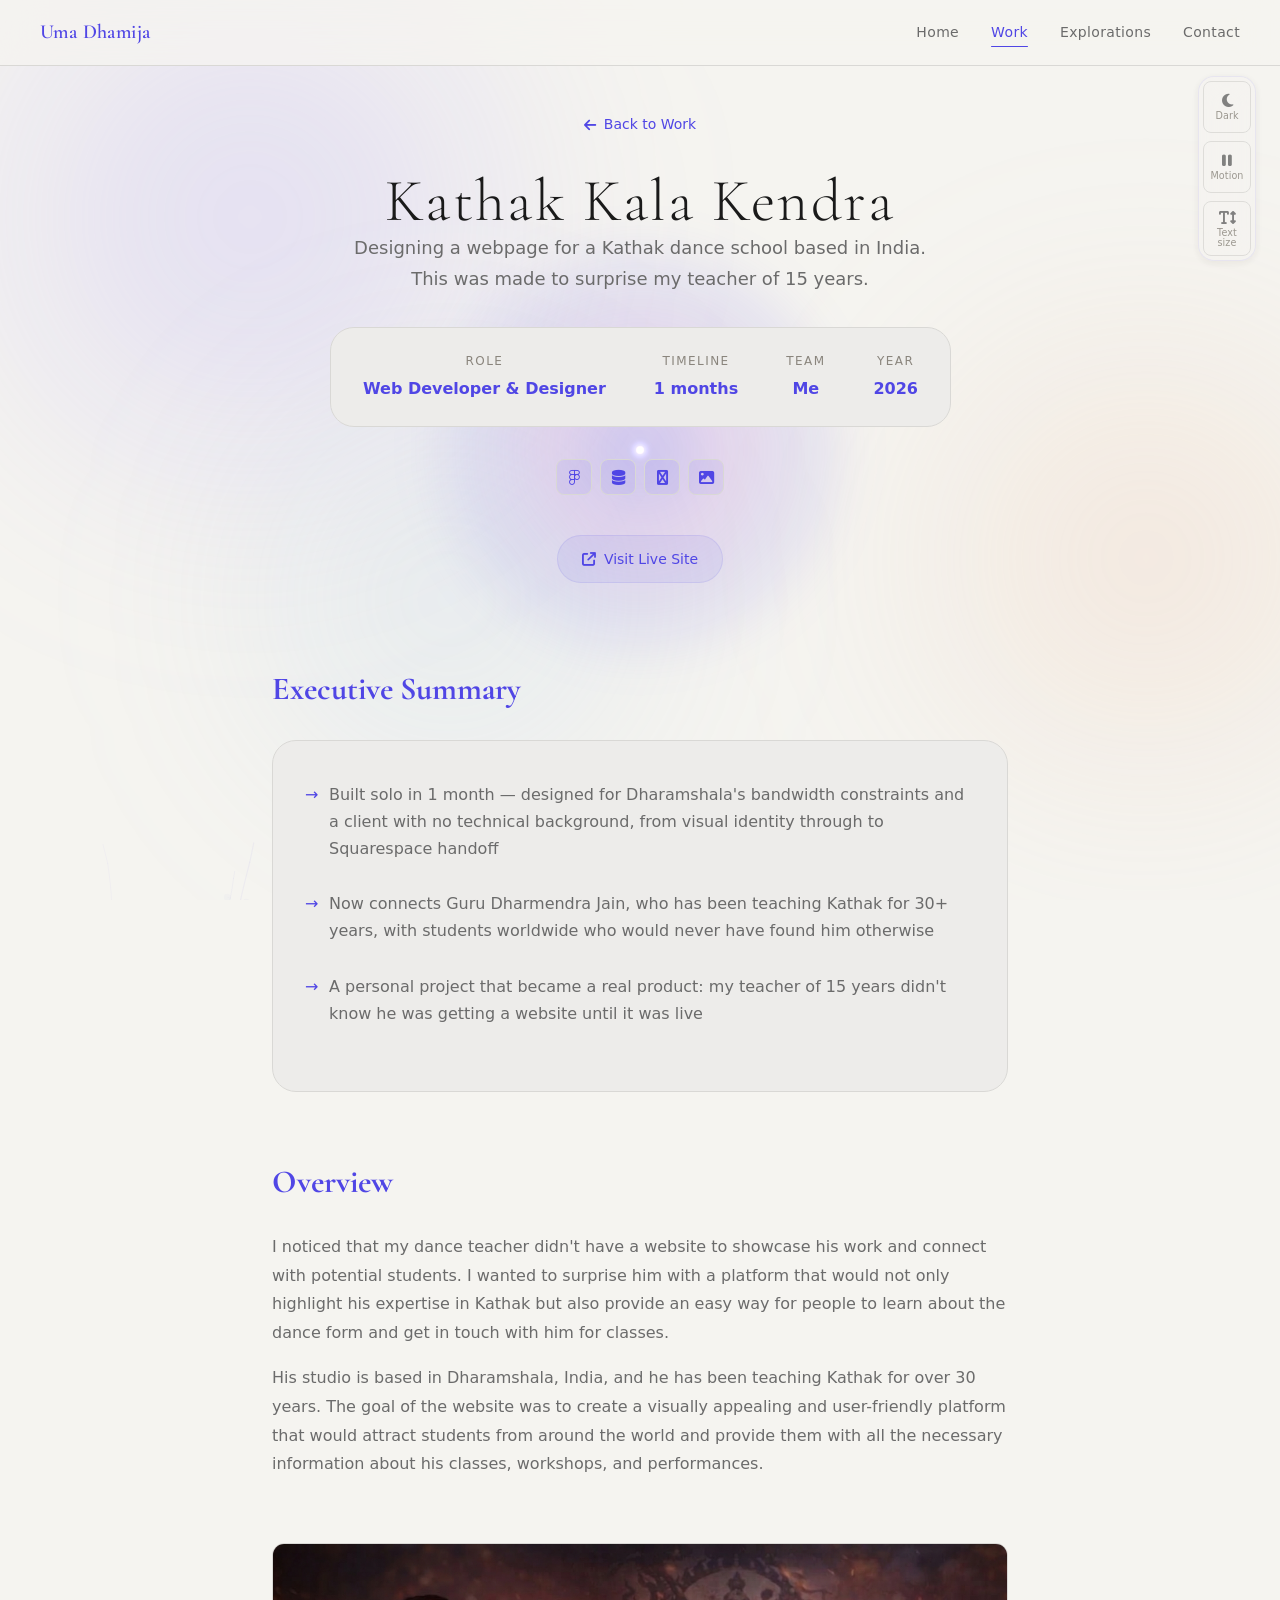
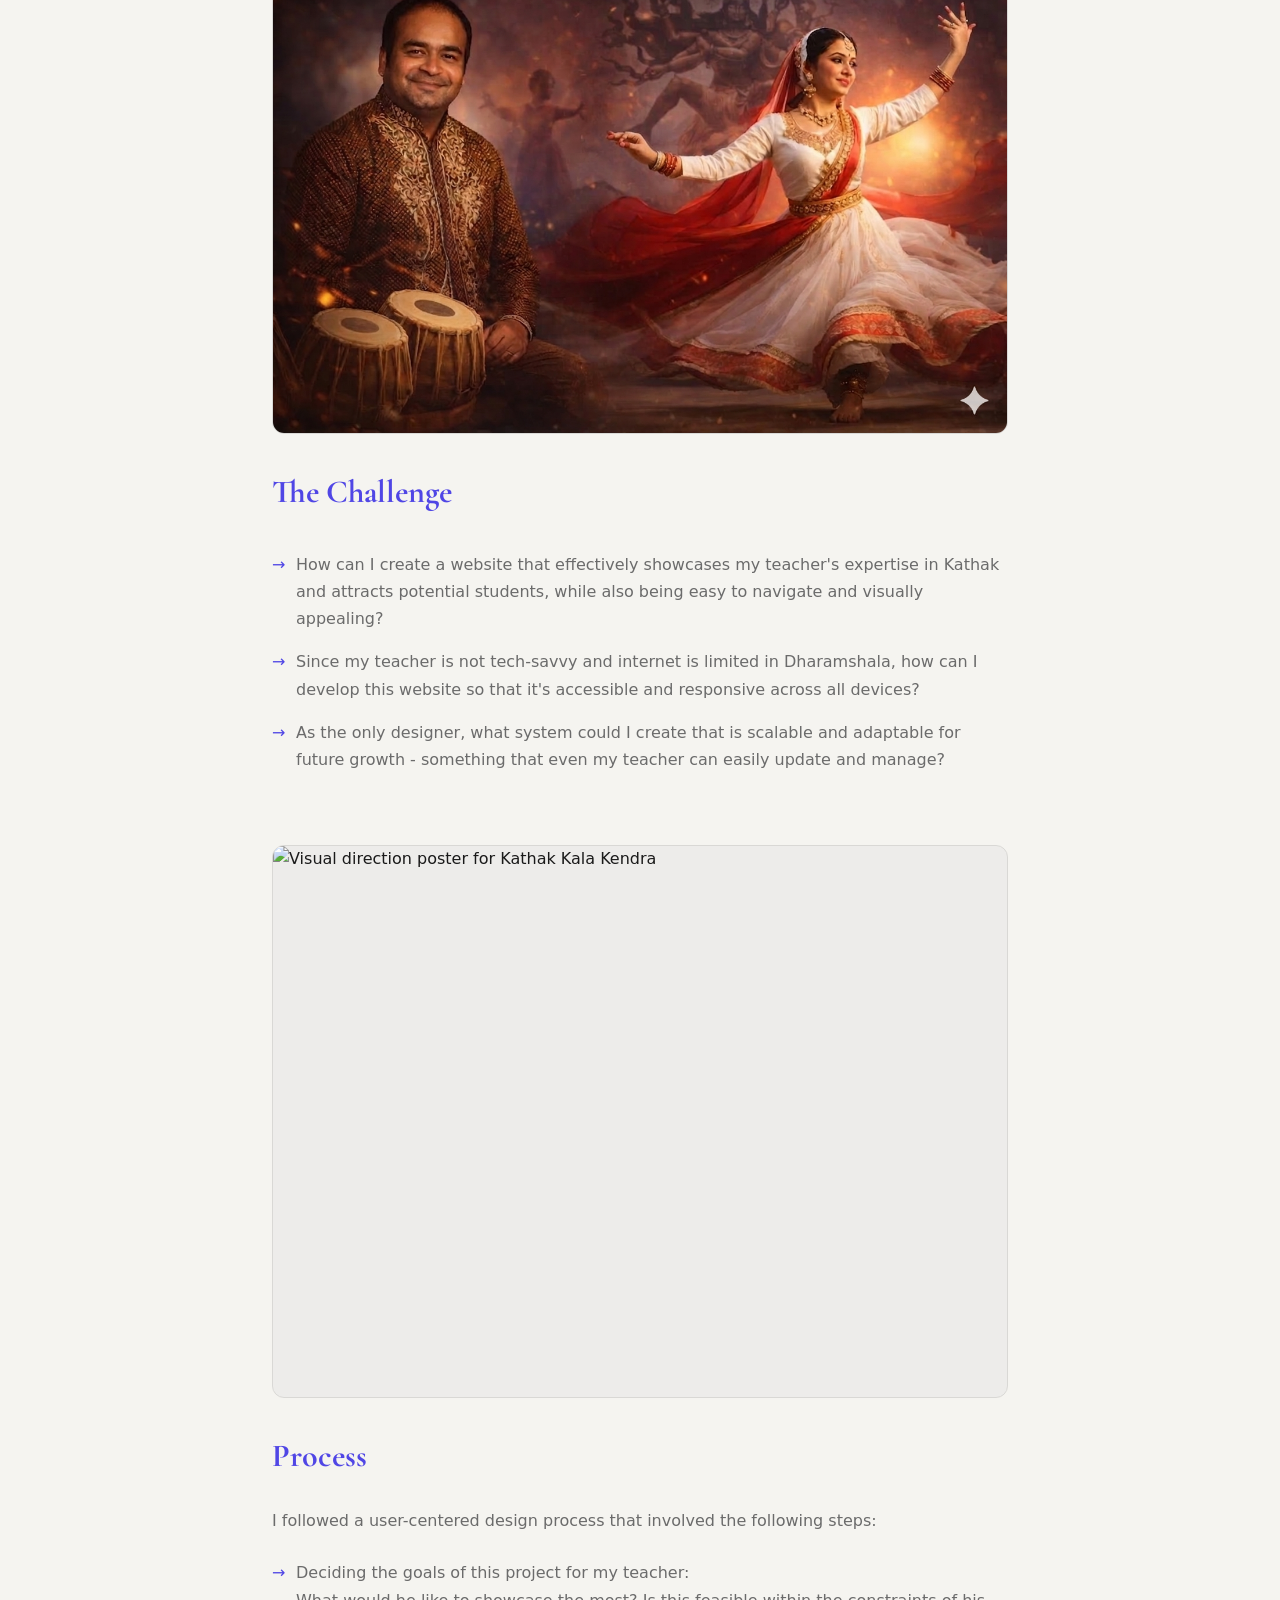
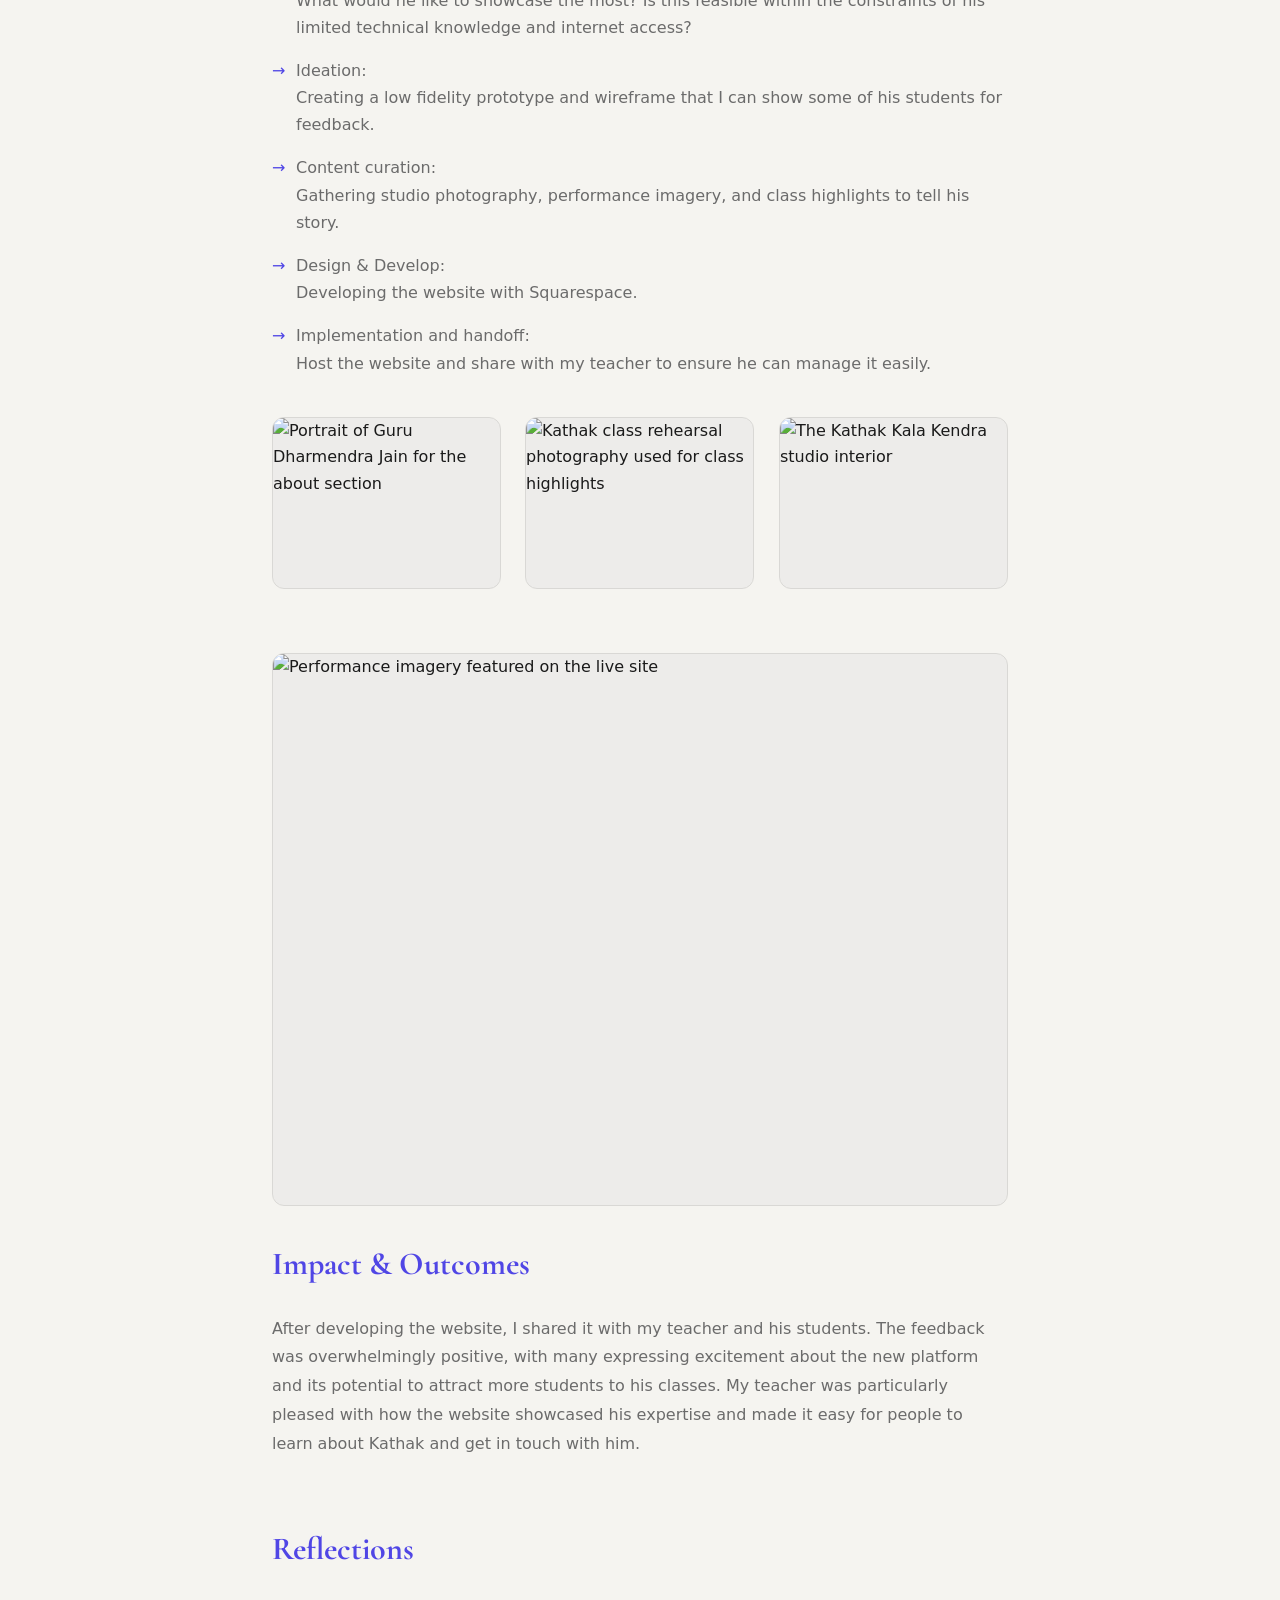
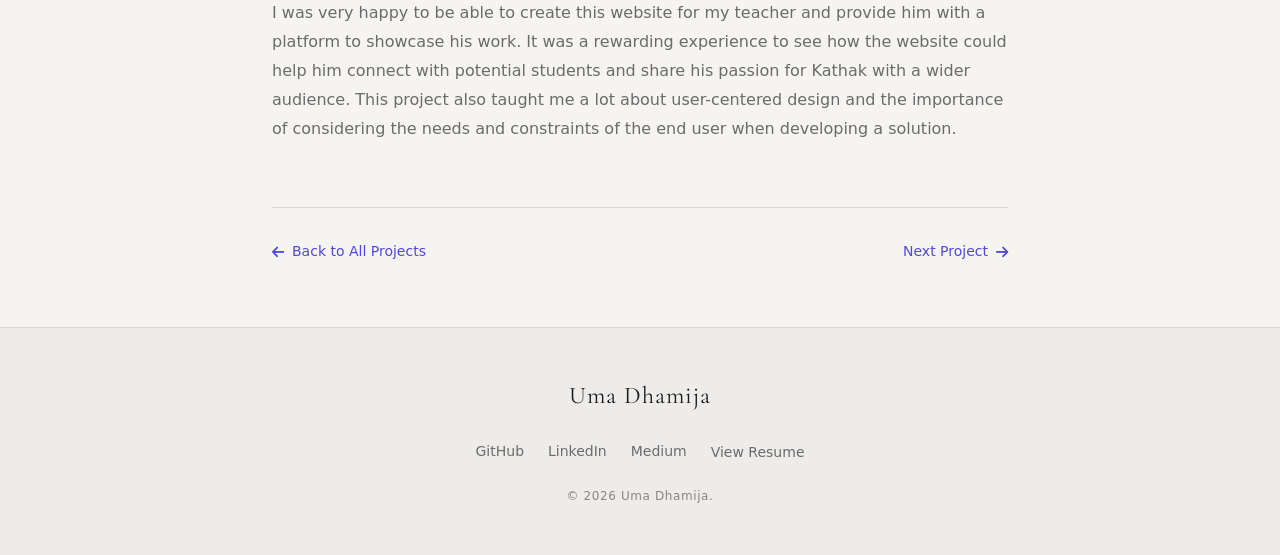
==== kathak/index.html @ ab095689 "executive summaries, subtler vines, project page polish - Add executive summary sections to all 5 pr" ====
<!DOCTYPE html>
<html lang="en" data-theme="light">
<head>
    <meta charset="UTF-8">
    <meta name="viewport" content="width=device-width, initial-scale=1.0">
    <meta name="description" content="Kathak Kala Kendra web design for a Kathak dance school in Dharamshala, India.">
    <title>Kathak Kala Kendra Uma Dhamija</title>
    <link rel="stylesheet" href="../styles.css">
    <link rel="stylesheet" href="https://cdnjs.cloudflare.com/ajax/libs/font-awesome/6.4.0/css/all.min.css">
    <link rel="preconnect" href="https://fonts.googleapis.com">
    <link rel="preconnect" href="https://fonts.gstatic.com" crossorigin>
    <link href="https://fonts.googleapis.com/css2?family=Cormorant+Garamond:ital,wght@0,300..700;1,300..700&family=Google+Sans+Flex:opsz,wght@6..144,1..1000&family=Lancelot&display=swap" rel="stylesheet">
    <script defer src="/_vercel/insights/script.js"></script>
    <script defer src="/_vercel/speed-insights/script.js"></script>
    <style>
        .project-content {
            max-width: 800px;
            margin: 0 auto;
            padding: 2rem;
        }

        .project-section {
            margin-bottom: 4rem;
        }

        .project-section h2 {
            font-size: 2rem;
            text-align: left;
            margin-bottom: 1.5rem;
            color: var(--accent-primary);
            font-family: var(--font-display);
        }

        .project-section p {
            color: var(--text-secondary);
            line-height: 1.8;
            margin-bottom: 1rem;
        }

        .project-section ul {
            list-style: none;
            padding: 0;
        }

        .project-section li {
            color: var(--text-secondary);
            padding: 0.5rem 0 0.5rem 1.5rem;
            position: relative;
            line-height: 1.7;
        }

        .project-section li::before {
            content: "→";
            position: absolute;
            left: 0;
            color: var(--accent-primary);
        }

        .project-cta {
            margin-top: 1.5rem;
            display: flex;
            justify-content: center;
        }

        .process-grid {
            display: grid;
            grid-template-columns: repeat(auto-fit, minmax(200px, 1fr));
            gap: 1.5rem;
            margin-top: 2rem;
        }

        .process-grid img {
            width: 100%;
            height: 100%;
            object-fit: cover;
            border-radius: 12px;
            border: 1px solid var(--border-subtle);
            background: var(--bg-secondary);
        }

        .project-image {
            background-color: var(--bg-secondary);
            height: 100%;
            width: 100%;
            object-fit: cover;
            border-radius: 12px;
            margin: 2rem 0;
            border: 1px solid var(--border-subtle);
        }
    </style>
</head>
<body>
    <a class="skip-link" href="#main-content">Skip to main content</a>

    <div class="cursor-dot" aria-hidden="true"></div>
    <div class="light-cursor-glow" aria-hidden="true"></div>

    <div class="bg-layer" aria-hidden="true">
        <div class="storm-base"></div>
        <div class="storm-reveal" id="storm-reveal"></div>
        <div class="aurora-layer">
            <div class="aurora-orb aurora-orb-1"></div>
            <div class="aurora-orb aurora-orb-2"></div>
            <div class="aurora-orb aurora-orb-3"></div>
        </div>
    </div>
    <!-- Accessibility Controls -->
    <div class="accessibility-controls" aria-label="Accessibility settings">
        <button class="control-btn" id="theme-toggle" title="Toggle light/dark mode" aria-label="Switch to dark mode">
            <i class="fas fa-moon" aria-hidden="true"></i>
            <span class="control-label">Dark</span>
        </button>
        <button class="control-btn" id="quiet-toggle" title="Pause animations" aria-label="Pause animations">
            <i class="fas fa-pause" aria-hidden="true"></i>
            <span class="control-label">Motion</span>
        </button>
        <button class="control-btn" id="text-size-toggle" title="Increase text size" aria-label="Increase text size">
            <i class="fas fa-text-height" aria-hidden="true"></i>
            <span class="control-label">Text size</span>
        </button>
    </div>

    <!-- Navigation -->
    <nav class="site-nav" aria-label="Primary navigation">
        <div class="nav-container">
            <a href="../index.html#hero" class="nav-logo">Uma Dhamija</a>

            <button
                class="nav-toggle"
                id="nav-toggle"
                aria-controls="nav-links"
                aria-expanded="false"
                aria-label="Open navigation menu"
            >
                <span></span><span></span><span></span>
            </button>

            <ul class="nav-links" id="nav-links" role="list">
                <li><a href="../index.html#hero">Home</a></li>
                <li><a href="../index.html#work" aria-current="true">Work</a></li>
                <li><a href="../index.html#explorations">Explorations</a></li>
                <li><a href="../index.html#contact">Contact</a></li>
            </ul>
        </div>
    </nav>

    <main class="project-page" id="main-content">
    <!-- Project Hero -->
    <header class="project-page-hero">
        <a href="../index.html#work" class="back-link">
            <i class="fa-solid fa-arrow-left" aria-hidden="true"></i>Back to Work
        </a>
        
        <h1 class="project-page-title">Kathak Kala Kendra</h1>
        <p class="project-page-subtitle">
            Designing a webpage for a Kathak dance school based in India. This was made to surprise my teacher of 15 years.
        </p>

        <div class="project-meta-row tilt-card">
            <div class="meta-item">
                <span class="meta-label">Role</span>
                <span class="meta-value">Web Developer & Designer</span>
            </div>
            <div class="meta-item">
                <span class="meta-label">Timeline</span>
                <span class="meta-value">1 months</span>
            </div>
            <div class="meta-item">
                <span class="meta-label">Team</span>
                <span class="meta-value">Me</span>
            </div>
            <div class="meta-item">
                <span class="meta-label">Year</span>
                <span class="meta-value">2026</span>
            </div>
        </div>

        <div class="tools-used" aria-label="Tools used">
            <span class="tool" data-tool="Figma"><i class="fab fa-figma" aria-hidden="true"></i></span>
            <span class="tool" data-tool="Notion"><i class="fas fa-database" aria-hidden="true"></i></span>
            <span class="tool" data-tool="Squarespace"><i class="fas fa-squarespace" aria-hidden="true"></i></span>
            <span class="tool" data-tool="Adobe"><i class="fas fa-image" aria-hidden="true"></i></span>
        </div>

        <div class="project-cta">
            <a
                href="https://kathak-kala-kendra.vercel.app"
                class="project-cta-link"
                target="_blank"
                rel="noopener noreferrer"
                aria-label="Visit the live Kathak Kala Kendra website (opens in new tab)"
            >
                <i class="fa-solid fa-arrow-up-right-from-square" aria-hidden="true"></i>
                Visit Live Site
            </a>
        </div>
    </header>

    <!-- Project Content -->
    <div class="project-content">

        <!-- Executive Summary -->
        <section class="project-section">
            <h2>Executive Summary</h2>
            <div class="exec-summary-card">
              <ul class="exec-summary-list">
                <li>Built solo in 1 month — designed for Dharamshala's bandwidth constraints and a client with no technical background, from visual identity through to Squarespace handoff</li>
                <li>Now connects Guru Dharmendra Jain, who has been teaching Kathak for 30+ years, with students worldwide who would never have found him otherwise</li>
                <li>A personal project that became a real product: my teacher of 15 years didn't know he was getting a website until it was live</li>
              </ul>
            </div>
        </section>

        <!-- Overview -->
        <section class="project-section">
            <h2>Overview</h2>
            <p>
                I noticed that my dance teacher didn't have a website to showcase his work and connect with potential students. I wanted to surprise him with a platform that would not only highlight his expertise in Kathak but also provide an easy way for people to learn about the dance form and get in touch with him for classes.
            </p>
            <p>
                His studio is based in Dharamshala, India, and he has been teaching Kathak for over 30 years. The goal of the website was to create a visually appealing and user-friendly platform that would attract students from around the world and provide them with all the necessary information about his classes, workshops, and performances.
            </p>
        </section>

        <!-- Hero Image -->
        <img src="photo.png" alt="Kathak Kala Kendra homepage preview" class="project-image tilt-card" loading="lazy" decoding="async" width="1264" height="842">

        <!-- Challenge -->
        <section class="project-section">
            <h2>The Challenge</h2>
            <ul>
                <li>How can I create a website that effectively showcases my teacher's expertise in Kathak and attracts potential students, while also being easy to navigate and visually appealing?</li>
                <li>Since my teacher is not tech-savvy and internet is limited in Dharamshala, how can I develop this website so that it's accessible and responsive across all devices?</li>
                <li>As the only designer, what system could I create that is scalable and adaptable for future growth - something that even my teacher can easily update and manage?</li>
            </ul>
        </section>

        <img src="kathak-kala-kendra/images/poster.jpg" alt="Visual direction poster for Kathak Kala Kendra" class="project-image tilt-card" loading="lazy" decoding="async" width="1280" height="960">

        <!-- Process -->
        <section class="project-section" style="content: none">
            <h2>Process</h2>
            <p>
                I followed a user-centered design process that involved the following steps:
            </p>
            <ul>
                <li>Deciding the goals of this project for my teacher: <br> What would he like to showcase the most? Is this feasible within the constraints of his limited technical knowledge and internet access?</li>
                <li>Ideation: <br>Creating a low fidelity prototype and wireframe that I can show some of his students for feedback.</li>
                <li>Content curation: <br>Gathering studio photography, performance imagery, and class highlights to tell his story.</li>
                <li>Design & Develop: <br>Developing the website with Squarespace.</li>
                <li>Implementation and handoff: <br>Host the website and share with my teacher to ensure he can manage it easily.</li>
            </ul>

            <div class="process-grid" aria-label="Process imagery">
                <img src="kathak-kala-kendra/images/guruji2.jpg" alt="Portrait of Guru Dharmendra Jain for the about section" class="tilt-card" loading="lazy" decoding="async" width="1280" height="853">
                <img src="kathak-kala-kendra/images/kathak2.jpg" alt="Kathak class rehearsal photography used for class highlights" class="tilt-card" loading="lazy" decoding="async" width="1156" height="867">
                <img src="kathak-kala-kendra/images/studio.jpg" alt="The Kathak Kala Kendra studio interior" class="tilt-card" loading="lazy" decoding="async" width="1280" height="640">
            </div>
        </section>

        <!-- Solution Image -->
        <img src="kathak-kala-kendra/images/performance.jpg" alt="Performance imagery featured on the live site" class="project-image tilt-card" loading="lazy" decoding="async" width="2048" height="1536">

        <!-- Impact -->
        <section class="project-section">
        <h2>Impact & Outcomes</h2>
        <p>
            After developing the website, I shared it with my teacher and his students. The feedback was overwhelmingly positive, with many expressing excitement about the new platform and its potential to attract more students to his classes. My teacher was particularly pleased with how the website showcased his expertise and made it easy for people to learn about Kathak and get in touch with him.
        </p>
        </section>

        <!-- Reflections -->
        <section class="project-section">
            <h2>Reflections</h2>
            <p>
                I was very happy to be able to create this website for my teacher and provide him with a platform to showcase his work. It was a rewarding experience to see how the website could help him connect with potential students and share his passion for Kathak with a wider audience. This project also taught me a lot about user-centered design and the importance of considering the needs and constraints of the end user when developing a solution.
            </p>
        </section>

        <!-- Navigation -->
        <div style="margin-top: 4rem; padding-top: 2rem; border-top: 1px solid var(--border-subtle); display: flex; justify-content: space-between; align-items: center;">
            <a href="../index.html#work" class="back-link">
                <i class="fas fa-arrow-left" aria-hidden="true"></i> Back to All Projects
            </a>
            <a href="../openmined/index.html" class="back-link next-link">
                Next Project
                <i class="fas fa-arrow-right" aria-hidden="true"></i>
            </a>
        </div>
    </div>
    </main>

    <!-- Footer -->
    <footer>
        <div class="footer-content">
            <p class="footer-name">Uma Dhamija</p>
            <nav class="footer-links" aria-label="Footer links">
                <a href="https://github.com/umaracheldhamija" target="_blank" rel="noopener noreferrer">GitHub</a>
                <a href="https://www.linkedin.com/in/umadhamija" target="_blank" rel="noopener noreferrer">LinkedIn</a>
                <a href="https://medium.com/@umaracheldhamija" target="_blank" rel="noopener noreferrer">Medium</a>
                <button type="button" class="footer-resume-btn" data-action="view-resume" aria-label="View resume">View Resume</button>
            </nav>
            <p class="footer-copy">&copy; 2026 Uma Dhamija.</p>
        </div>
    </footer>

    <script defer src="../script.js"></script>
    <script>
      (() => {
        const styleId = 'project-page-easter-egg-styles';
        const poemLines = {
          dance: [
            "a teacher teaches",
            "not what they know,",
            "but who they are.",
            "the form is secondary",
            "to the grace."
          ],
          website: [
            "how you do one thing",
            "is how you do everything"
          ]
        };
        const secretPalette = ['#FFB3C6', '#B5EAD7', '#C7CEEA', '#FFDAC1', '#E2F0CB', '#F9E4B7'];
        let typedBuffer = '';
        let cursorX = window.innerWidth / 2;
        let cursorY = window.innerHeight / 2;
        let activePoemOverlay = null;
        let poemEscapeHandler = null;

        if (!document.getElementById(styleId)) {
          const style = document.createElement('style');
          style.id = styleId;
          style.textContent = `
            @keyframes ripple-out {
              0% { transform: scale(0); opacity: 0.7; }
              100% { transform: scale(4); opacity: 0; }
            }

            @keyframes fadeInLine {
              from { opacity: 0; transform: translateY(10px); }
              to { opacity: 1; transform: translateY(0); }
            }

            .easter-poem-overlay {
              position: fixed;
              inset: 0;
              z-index: 10000;
              background: rgba(0, 0, 0, 0.92);
              display: flex;
              align-items: center;
              justify-content: center;
              padding: 2rem;
            }

            .easter-poem-content {
              display: flex;
              flex-direction: column;
              align-items: center;
              justify-content: center;
              gap: 0.2rem;
              text-align: center;
            }

            .easter-poem-line {
              opacity: 0;
              color: #F5F4F0;
              font-size: 1.4rem;
              line-height: 2.2;
              font-style: italic;
              animation: fadeInLine 0.8s ease forwards;
            }

            .easter-poem-close {
              position: absolute;
              bottom: 1.5rem;
              left: 50%;
              transform: translateX(-50%);
              font-size: 0.75rem;
              opacity: 0.4;
              color: #F5F4F0;
            }

            .secret-ripple {
              width: 120px;
              height: 120px;
              border-radius: 50%;
              position: fixed;
              pointer-events: none;
              z-index: 9999;
              animation: ripple-out 2s ease-out forwards;
              transform-origin: center center;
            }

            .secret-found-note {
              position: fixed;
              left: 50%;
              bottom: 2rem;
              transform: translateX(-50%);
              font-size: 0.85rem;
              font-style: italic;
              color: var(--text-secondary);
              opacity: 0;
              transition: opacity 0.4s ease;
              z-index: 9999;
              pointer-events: none;
            }
          `;
          document.head.appendChild(style);
        }

        const closePoemOverlay = () => {
          if (!activePoemOverlay) return;
          activePoemOverlay.remove();
          activePoemOverlay = null;
          if (poemEscapeHandler) {
            document.removeEventListener('keydown', poemEscapeHandler);
            poemEscapeHandler = null;
          }
        };

        const openPoemOverlay = (poemKey) => {
          const lines = poemLines[poemKey];
          if (!lines) return;

          closePoemOverlay();

          const overlay = document.createElement('div');
          overlay.className = 'easter-poem-overlay';
          overlay.setAttribute('role', 'dialog');
          overlay.setAttribute('aria-modal', 'true');

          const content = document.createElement('div');
          content.className = 'easter-poem-content';

          lines.forEach((line, index) => {
            const lineEl = document.createElement('p');
            lineEl.className = 'easter-poem-line';
            lineEl.style.animationDelay = `${index * 0.6}s`;
            lineEl.textContent = line;
            content.appendChild(lineEl);
          });

          const hint = document.createElement('p');
          hint.className = 'easter-poem-close';
          hint.textContent = 'click anywhere to close';

          overlay.appendChild(content);
          overlay.appendChild(hint);
          overlay.addEventListener('click', closePoemOverlay);

          poemEscapeHandler = (event) => {
            if (event.key === 'Escape') closePoemOverlay();
          };

          document.addEventListener('keydown', poemEscapeHandler);
          document.body.appendChild(overlay);
          activePoemOverlay = overlay;
        };

        const attachPoemTrigger = (element, poemKey) => {
          if (!element) return;
          element.style.cursor = 'pointer';
          element.addEventListener('click', (event) => {
            event.preventDefault();
            event.stopPropagation();
            openPoemOverlay(poemKey);
          });
        };

        // Attach to all data-poem-trigger elements
        document.querySelectorAll('[data-poem-trigger]').forEach((el) => {
          const poemKey = el.getAttribute('data-poem-trigger');
          attachPoemTrigger(el, poemKey);
        });

        // Attach to all .poem-trigger elements with data-poem attribute
        document.querySelectorAll('.poem-trigger[data-poem]').forEach((el) => {
          const poemKey = el.getAttribute('data-poem');
          attachPoemTrigger(el, poemKey);
        });

        document.addEventListener('mousemove', (event) => {
          cursorX = event.clientX;
          cursorY = event.clientY;
        }, { passive: true });

        const playSecretChime = async () => {
          const AudioContextClass = window.AudioContext || window.webkitAudioContext;
          if (!AudioContextClass) return;

          try {
            const audioContext = playSecretChime.ctx || new AudioContextClass();
            playSecretChime.ctx = audioContext;

            if (audioContext.state === 'suspended') {
              await audioContext.resume();
            }

            const notes = [
              { frequency: 523, duration: 0.15, offset: 0 },
              { frequency: 659, duration: 0.15, offset: 0.15 },
              { frequency: 784, duration: 0.2, offset: 0.3 }
            ];

            const now = audioContext.currentTime;

            notes.forEach(({ frequency, duration, offset }) => {
              const oscillator = audioContext.createOscillator();
              const gainNode = audioContext.createGain();
              oscillator.type = 'sine';
              oscillator.frequency.value = frequency;
              oscillator.connect(gainNode);
              gainNode.connect(audioContext.destination);

              const startAt = now + offset;
              gainNode.gain.setValueAtTime(0.0001, startAt);
              gainNode.gain.linearRampToValueAtTime(0.08, startAt + 0.02);
              gainNode.gain.exponentialRampToValueAtTime(0.0001, startAt + duration);

              oscillator.start(startAt);
              oscillator.stop(startAt + duration);
            });
          } catch (_) {
            /* Audio is optional for the easter egg. */
          }
        };

        const showSecretFoundNote = () => {
          const note = document.createElement('p');
          note.className = 'secret-found-note';
          note.textContent = 'you found it';
          document.body.appendChild(note);

          requestAnimationFrame(() => {
            note.style.opacity = '1';
          });

          window.setTimeout(() => {
            note.style.opacity = '0';
          }, 2000);

          window.setTimeout(() => {
            note.remove();
          }, 2400);
        };

        const triggerSecretExplosion = () => {
          for (let index = 0; index < 12; index += 1) {
            window.setTimeout(() => {
              const ripple = document.createElement('span');
              ripple.className = 'secret-ripple';
              ripple.style.left = `${cursorX - 60}px`;
              ripple.style.top = `${cursorY - 60}px`;
              ripple.style.background = secretPalette[Math.floor(Math.random() * secretPalette.length)];
              document.body.appendChild(ripple);
              ripple.addEventListener('animationend', () => ripple.remove(), { once: true });
            }, index * 80);
          }

          playSecretChime();
          window.setTimeout(showSecretFoundNote, 2200);
        };

        document.addEventListener('keydown', (event) => {
          if (!event.key || event.key.length !== 1) return;
          typedBuffer = `${typedBuffer}${event.key.toLowerCase()}`.slice(-6);
          if (typedBuffer === 'secret') {
            triggerSecretExplosion();
            typedBuffer = '';
          }
        });
      })();
    </script>
</body>
</html>
---- styles.css ----
/* ============================================
   PORTFOLIO — Uma Dhamija
   styles.css

   Architecture:
   1. Design Tokens (custom properties)
   2. Light Mode Override — Warm Aurora
   3. Reset & Base
   4. Background System (storm + aurora)
   5. Custom Cursor
   6. Navigation
   7. Accessibility Controls
   8. Hero Section
   9. Section Base + Scroll Reveal
   10. Work / Project Cards
   11. Education
   12. Explorations
   13. Writing / Blog Cards
   14. Contact
   15. Modals
   16. Footer
   17. Case Study / Project Pages
   18. Responsive
   19. Reduced Motion + Quiet Mode
   ============================================ */


/* ============================================
   1. DESIGN TOKENS
   Using semantic names (intent, not value).
   All spacing on 8pt grid.
   ============================================ */

:root {
  /* --- Spacing (8pt grid) --- */
  --sp-1:  0.25rem;  /* 4px  */
  --sp-2:  0.5rem;   /* 8px  */
  --sp-3:  0.75rem;  /* 12px */
  --sp-4:  1rem;     /* 16px */
  --sp-6:  1.5rem;   /* 24px */
  --sp-8:  2rem;     /* 32px */
  --sp-12: 3rem;     /* 48px */
  --sp-16: 4rem;     /* 64px */
  --sp-24: 6rem;     /* 96px */

  /* --- Typography --- */
  /* Display: Cormorant Garamond — elegance, spirituality */
  /* Body: Google Sans Flex — technical precision, warmth */
  --font-display: 'Cormorant Garamond', 'Georgia', serif;
  --font-body:    'Google Sans Flex', system-ui, -apple-system, sans-serif;

  --text-xs:   0.75rem;    /* 12px — labels, captions */
  --text-sm:   0.875rem;   /* 14px — secondary body */
  --text-base: 1rem;       /* 16px — body */
  --text-lg:   1.125rem;   /* 18px — lead text */
  --text-xl:   1.25rem;    /* 20px — card titles */
  --text-2xl:  1.5rem;     /* 24px — sub-section headings */
  --text-3xl:  2rem;       /* 32px — section headings */
  --text-hero: clamp(2.75rem, 6vw, 4.5rem);
  --text-section: clamp(1.85rem, 3.5vw, 2.75rem);

  /* --- Motion --- */
  --ease-smooth: cubic-bezier(0.4, 0, 0.2, 1);
  --ease-spring: cubic-bezier(0.34, 1.56, 0.64, 1);
  --ease-out:    cubic-bezier(0, 0, 0.2, 1);
  --dur-fast:    150ms;
  --dur-base:    300ms;
  --dur-slow:    500ms;
  --t-base:      var(--dur-base) var(--ease-smooth);

  /* --- Layout --- */
  --max-w:      1200px;
  --max-w-text: 720px;
  --r-sm:  8px;
  --r-md:  12px;
  --r-lg:  16px;
  --r-xl:  24px;
  --r-2xl: 32px;
  --r-pill: 9999px;

  /* ============================================
     WARM LIGHT PALETTE (default)
     Muted ivory backgrounds with softened surfaces.
     Dark mode remains available only by explicit toggle.
     ============================================ */

  /* Backgrounds */
  --bg:           #F5F4F0;
  --surface:      #EDECEA;
  --border:       #D9D8D5;
  --bg-base:      #ece8e0;
  --bg-primary:   var(--bg);
  --bg-secondary: var(--surface);
  --bg-card:      var(--surface);
  --bg-elevated:  #e7e4de;

  /* Text */
  --text-primary:   #1A1A1A;
  --text-secondary: #6B6B6B;
  --text-muted:     #8a857d;
  --text-on-accent: #ffffff;

  /* Accents */
  --accent-primary:   #5046e5;
  --accent-secondary: #744ef0;
  --accent-subtle:    rgba(80, 70, 229, 0.07);
  --accent-glow:      rgba(80, 70, 229, 0.11);
  --accent-glow-lg:   rgba(80, 70, 229, 0.2);
  --tilt-stroke-1:    rgba(80, 70, 229, 0.55);
  --tilt-stroke-2:    rgba(251, 182, 206, 0.45);
  --tilt-stroke-3:    rgba(80, 70, 229, 0.2);

  /* Aurora tints */
  --aurora-violet: rgba(171, 156, 250, 0.3);
  --aurora-peach:  rgba(241, 191, 156, 0.28);
  --aurora-sky:    rgba(161, 197, 236, 0.24);
  --aurora-rose:   rgba(251, 182, 206, 0.24);

  /* Glass & Borders */
  --glass-bg:           rgba(245, 244, 240, 0.78);
  --glass-border:       rgba(80, 70, 229, 0.1);
  --glass-border-hover: rgba(80, 70, 229, 0.2);
  --border-subtle:      var(--border);

  /* Shadows */
  --shadow-sm:    0 2px 8px rgba(64, 54, 40, 0.08);
  --shadow-card:  0 8px 28px rgba(64, 54, 40, 0.08);
  --shadow-hover: 0 20px 52px rgba(64, 54, 40, 0.12), 0 0 0 1px var(--glass-border-hover);
  --shadow-glass: 0 8px 32px rgba(64, 54, 40, 0.08), inset 0 1px 0 rgba(255, 255, 255, 0.85);
}


/* ============================================
   2. DARK MODE OVERRIDE
   ============================================ */

[data-theme="dark"] {
  /* Backgrounds */
  --bg:           #0b0e17;
  --surface:      #10152a;
  --border:       rgba(143, 162, 255, 0.16);
  --bg-base:      #07091121;
  --bg-primary:   var(--bg);
  --bg-secondary: #10152a;
  --bg-card:      #161c38;
  --bg-elevated:  #1c2445;

  /* Text */
  --text-primary:   #dde0f5;
  --text-secondary: #a8afdd;
  --text-muted:     #747ca3;
  --text-on-accent: #ffffff;

  /* Accents */
  --accent-primary:   #8fa2ff;
  --accent-secondary: #c38fff;
  --accent-subtle:    rgba(143, 162, 255, 0.1);
  --accent-glow:      rgba(143, 162, 255, 0.18);
  --accent-glow-lg:   rgba(143, 162, 255, 0.32);
  --tilt-stroke-1:    rgba(143, 162, 255, 0.55);
  --tilt-stroke-2:    rgba(195, 143, 255, 0.42);
  --tilt-stroke-3:    rgba(143, 162, 255, 0.18);

  /* Glass & Borders */
  --glass-bg:           rgba(14, 18, 52, 0.58);
  --glass-border:       rgba(143, 162, 255, 0.13);
  --glass-border-hover: rgba(143, 162, 255, 0.28);
  --border-subtle:      rgba(143, 162, 255, 0.07);

  /* Shadows */
  --shadow-sm:    0 2px 8px rgba(0, 0, 0, 0.3);
  --shadow-card:  0 4px 24px rgba(0, 0, 0, 0.35);
  --shadow-hover: 0 16px 48px rgba(0, 0, 0, 0.55), 0 0 0 1px var(--glass-border-hover);
  --shadow-glass: 0 8px 32px rgba(0, 0, 0, 0.4), inset 0 1px 0 rgba(255, 255, 255, 0.04);
}

/* Large text accessibility mode — scales all type, not just body */
body.large-text {
  --text-xs:      0.82rem;
  --text-sm:      1rem;
  --text-base:    1.125rem;
  --text-lg:      1.25rem;
  --text-xl:      1.4rem;
  --text-2xl:     1.65rem;
  --text-3xl:     2.2rem;
  --text-hero:    clamp(3rem, 6.5vw, 5rem);
  --text-section: clamp(2rem, 4vw, 3rem);
}


/* ============================================
   3. RESET & BASE
   ============================================ */

*, *::before, *::after {
  box-sizing: border-box;
  margin: 0;
  padding: 0;
}

html {
  font-size: 16px;
  -webkit-text-size-adjust: 100%;
  /* scroll-behavior: smooth is set here as fallback;
     JS overrides with reduced-motion awareness */
  scroll-behavior: smooth;
}

body {
  font-family: var(--font-body);
  font-size: var(--text-base);
  background: var(--bg);
  background-color: var(--bg);
  color: var(--text-primary);
  line-height: 1.65;
  overflow-x: hidden;
  /* Only transition color & bg — avoids all-property thrash */
  transition: background-color 0.4s var(--ease-smooth), color 0.4s var(--ease-smooth);
}

.skip-link {
  position: fixed;
  top: var(--sp-2);
  left: var(--sp-2);
  z-index: 2000;
  padding: 0.7rem 1rem;
  border-radius: var(--r-sm);
  border: 1px solid var(--glass-border-hover);
  background: var(--bg-primary);
  color: var(--text-primary);
  font-weight: 600;
  line-height: 1.2;
  text-decoration: none;
  transform: translateY(-140%);
  transition: transform var(--dur-fast) var(--ease-out);
}

.skip-link:focus,
.skip-link:focus-visible {
  transform: translateY(0);
}

/* Fix: 100% not 100vw — prevents horizontal overflow
   in constrained parent containers */
img {
  max-width: 100%;
  height: auto;
  display: block;
}

a {
  color: inherit;
  text-decoration: none;
}

button, [role="button"] {
  font-family: inherit;
  cursor: pointer;
}

/* ============================================
   FOCUS STYLES — WCAG 2.2 AA Requirement
   :focus-visible = keyboard users only.
   Mouse users see no ring (prevents visual noise).
   Ring is always 2px solid in accent color.
   ============================================ */

:focus-visible {
  outline: 2px solid var(--accent-primary);
  outline-offset: 3px;
  border-radius: var(--r-sm);
}

:focus:not(:focus-visible) {
  outline: none;
}

/* Ensure interactive elements are reachable by keyboard */
a, button, input, textarea, select, [tabindex]:not([tabindex="-1"]) {
  /* Already covered by :focus-visible — just ensuring no 
     overrides accidentally remove outlines */
}


/* ============================================
   4. BACKGROUND SYSTEM
   
   Dark: storm-base (texture) + storm-reveal (lightning cursor)
   Light: aurora orbs + cursor radial glow
   
   Z-index stack:
   0 — bg-layer (contains all bg elements)
   1 — storm-reveal / aurora-layer
   2 — light-cursor-glow
   10 — hero content
   900 — nav
   9000 — modals
   ============================================ */

/* Root container — fixed, pointer-events: none */
.bg-layer {
  position: fixed;
  inset: 0;
  z-index: 0;
  pointer-events: none;
  overflow: hidden;
}

#vine-canvas {
  position: absolute;
  top: 0;
  left: 0;
  pointer-events: none;
}

/* --- Dark mode: atmospheric base --- */
/* Heavy blur + very low opacity — creates soft textural depth
   without distracting from content */
.storm-base {
  position: absolute;
  inset: 0;
  background:
    linear-gradient(
      160deg,
      rgba(7, 9, 22, 0.94) 0%,
      rgba(11, 14, 23, 0.85) 50%,
      rgba(15, 20, 42, 0.9) 100%
    ),
    url('images/thunder.jpeg') center / cover no-repeat;
  background-attachment: fixed;
  filter: blur(28px) brightness(0.1) contrast(0.75);
  opacity: 0.07;
}

[data-theme="light"] .storm-base { display: none; }

/* --- Dark mode: lightning cursor reveal ---
   This IS the signature interaction.
   JS applies mask-image to create the spotlight.
   mix-blend-mode: screen → additive glow quality. */
.storm-reveal {
  position: fixed;
  inset: 0;
  background: url('images/thunder.jpeg') center / cover;
  background-attachment: fixed;
  filter: brightness(0.48) contrast(1.2) saturate(0.85);
  opacity: 0;
  transition: opacity var(--dur-slow) var(--ease-smooth);
  z-index: 1;
  pointer-events: none;
  mix-blend-mode: screen;
  will-change: mask-image;
}

/* Show reveal when animations are on */
body:not(.quiet-mode) .storm-reveal { opacity: 1; }

/* Never show in light mode — different effect used */
[data-theme="light"] .storm-reveal { display: none; }

/* --- Light mode: living aurora orbs ---
   Three gradient orbs drift slowly in organic paths.
   Pure CSS animation — no JS needed for this layer.
   The cursor glow (light-cursor-glow) adds the
   interactive element separately. */
.aurora-layer {
  position: absolute;
  inset: 0;
  opacity: 0;
  transition: opacity 0.8s var(--ease-smooth);
  pointer-events: none;
}

[data-theme="light"] .aurora-layer { opacity: 1; }

.aurora-orb {
  position: absolute;
  border-radius: 50%;
  /* Heavy blur creates smooth, light-leak quality */
  filter: blur(100px);
  will-change: transform;
  /* Ensure orbs don't cause scrollbars */
  overflow: hidden;
}

.aurora-orb-1 {
  width: clamp(400px, 55vw, 750px);
  height: clamp(400px, 55vw, 750px);
  background: radial-gradient(circle, var(--aurora-violet, rgba(167,139,250,0.38)) 0%, transparent 70%);
  top: -15%;
  left: -8%;
  animation: aurora-drift-1 30s ease-in-out infinite;
}

.aurora-orb-2 {
  width: clamp(350px, 45vw, 620px);
  height: clamp(350px, 45vw, 620px);
  background: radial-gradient(circle, var(--aurora-peach, rgba(253,186,140,0.32)) 0%, transparent 70%);
  top: 30%;
  right: -12%;
  animation: aurora-drift-2 38s ease-in-out infinite;
}

.aurora-orb-3 {
  width: clamp(300px, 40vw, 560px);
  height: clamp(300px, 40vw, 560px);
  background: radial-gradient(circle, var(--aurora-sky, rgba(147,197,253,0.28)) 0%, transparent 70%);
  bottom: 5%;
  left: 15%;
  animation: aurora-drift-3 24s ease-in-out infinite;
}

@keyframes aurora-drift-1 {
  0%,  100% { transform: translate(0, 0) scale(1); }
  33%        { transform: translate(4%, 9%) scale(1.08); }
  66%        { transform: translate(-3%, 4%) scale(0.94); }
}

@keyframes aurora-drift-2 {
  0%,  100% { transform: translate(0, 0) scale(1); }
  40%        { transform: translate(-7%, 5%) scale(1.12); }
  75%        { transform: translate(3%, -6%) scale(0.92); }
}

@keyframes aurora-drift-3 {
  0%,  100% { transform: translate(0, 0) scale(1); }
  50%        { transform: translate(6%, -8%) scale(1.1); }
}

/* ============================================
   INTERACTIVE AURORA BLOBS
   Colorful expanding ripples behind glass card.
   Triggered by profile-image clicks.
   ============================================ */

@keyframes blob-expand {
  0% {
    transform: translate(-50%, -50%) scale(0);
    opacity: 1;
  }
  100% {
    transform: translate(-50%, -50%) scale(1);
    opacity: 0;
  }
}

.aurora-blobs {
  position: absolute;
  inset: 0;
  z-index: -1;
  overflow: hidden;
  pointer-events: none;
}

.aurora-blob {
  position: absolute;
  border-radius: 50%;
  pointer-events: none;
  will-change: transform, opacity;
  filter: blur(40px);
  mix-blend-mode: screen;
  animation: blob-expand 2000ms var(--ease-smooth) forwards;
}

/* Light mode: warm aurora colors (deep oranges, pinks, yellows, magentas) */
[data-theme="light"] .aurora-blob {
  --blob-base: 1;
  background: radial-gradient(
    circle at 30% 30%,
    currentColor,
    transparent 70%
  ) !important;
  opacity: 1;
}

/* Dark mode: same warm colors but slightly more opaque */
[data-theme="dark"] .aurora-blob {
  mix-blend-mode: lighten;
  opacity: 0.95;
}

/* Warm color variations */
.aurora-blob.blob-orange {
  background: radial-gradient(
    circle at 30% 30%,
    #ff6b35 0%,
    #ff4500 25%,
    transparent 70%
  ) !important;
  opacity: 1;
}

.aurora-blob.blob-pink {
  background: radial-gradient(
    circle at 30% 30%,
    #ff1493 0%,
    #ff69b4 25%,
    transparent 70%
  ) !important;
  opacity: 1;
}

.aurora-blob.blob-yellow {
  background: radial-gradient(
    circle at 30% 30%,
    #ffed4e 0%,
    #ffd700 25%,
    transparent 70%
  ) !important;
  opacity: 0.9;
}

.aurora-blob.blob-magenta {
  background: radial-gradient(
    circle at 30% 30%,
    #ff00ff 0%,
    #d946ef 25%,
    transparent 70%
  ) !important;
  opacity: 1;
}

/* --- Light mode: cursor radial warmth ---
   MUCH more visible than before — increased opacity,
   radius, and contrast. Uses a warm violet-peach mix
   that reads clearly on the ivory background.
   JS positions via left/top (lerped). */
.light-cursor-glow {
  position: fixed;
  width: 420px;
  height: 420px;
  border-radius: 50%;
  background: radial-gradient(
    circle,
    rgba(100, 80, 240, 0.28) 0%,
    rgba(160, 80, 220, 0.18) 28%,
    rgba(80, 70, 229, 0.1) 55%,
    rgba(120, 100, 255, 0.04) 72%,
    transparent 85%
  );
  pointer-events: none;
  transform: translate(-50%, -50%);
  opacity: 0;
  transition: opacity 0.5s var(--ease-smooth);
  z-index: 2;
  will-change: left, top;
}

/* Show in light mode when animations are active */
[data-theme="light"] body:not(.quiet-mode) .light-cursor-glow {
  opacity: 1;
  /* Softer feathered edge — blur eliminates the hard circular boundary */
  filter: blur(22px);
}


/* ============================================
   5. CUSTOM CURSOR
   Dark mode: accent-colored dot with additive blend.
   Light mode: dark dot + warm radial glow.
   ============================================ */

.cursor-dot {
  position: fixed;
  width: 7px;
  height: 7px;
  border-radius: 50%;
  pointer-events: none;
  z-index: 9999;
  transform: translate(-50%, -50%);
  will-change: left, top;
  transition: width 100ms, height 100ms, opacity 150ms;
}

/* Dark mode dot — glowing accent, additive blend */
body:not([data-theme="light"]) .cursor-dot {
  background: var(--accent-primary);
  opacity: 0.92;
  mix-blend-mode: plus-lighter;
  box-shadow: 0 0 6px 2px rgba(143, 162, 255, 0.4);
}

/* Light mode dot — warm dark dot, visible against ivory */
[data-theme="light"] .cursor-dot {
  background: #3730a3;  /* deep indigo — high contrast on ivory */
  opacity: 0.75;
  mix-blend-mode: normal;
  box-shadow: 0 0 0 2px rgba(80, 70, 229, 0.15);
}

/* Hide on touch/coarse devices */
@media (pointer: coarse) {
  .cursor-dot { display: none !important; }
  body { cursor: default !important; }
}

/* Custom cursor only on fine-pointer devices */
@media (pointer: fine) {
  body { cursor: none; }
}


/* ============================================
   6. NAVIGATION
   ============================================ */

.site-nav {
  position: fixed;
  top: 0;
  width: 100%;
  z-index: 900;
  padding: var(--sp-4) var(--sp-8);
  background: var(--glass-bg);
  backdrop-filter: blur(20px) saturate(1.5);
  -webkit-backdrop-filter: blur(20px) saturate(1.5);
  border-bottom: 1px solid var(--border-subtle);
  transition: background var(--t-base), box-shadow var(--t-base), border-color var(--t-base);
}

/* JS adds .scrolled class — elevated appearance */
.site-nav.scrolled {
  box-shadow: var(--shadow-glass);
  border-bottom-color: var(--glass-border);
}

.nav-container {
  max-width: var(--max-w);
  margin: 0 auto;
  display: flex;
  justify-content: space-between;
  align-items: center;
}

/* Logo */
.nav-logo {
  font-family: var(--font-display);
  font-size: var(--text-xl);
  font-weight: 600;
  color: var(--accent-primary);
  letter-spacing: 0.02em;
  transition: color var(--t-base), transform var(--t-base);
}

.nav-logo:hover { color: var(--accent-secondary); }
.nav-logo:focus-visible { border-radius: var(--r-sm); }

/* Nav links */
.nav-links {
  display: flex;
  list-style: none;
  gap: var(--sp-8);
  align-items: center;
}

.nav-links a {
  color: var(--text-secondary);
  font-weight: 500;
  font-size: var(--text-sm);
  letter-spacing: 0.025em;
  position: relative;
  padding: var(--sp-1) 0;
  transition: color var(--t-base);
}

.nav-links a:hover,
.nav-links a[aria-current="true"] {
  color: var(--accent-primary);
}

/* Animated underline indicator */
.nav-links a::after {
  content: '';
  position: absolute;
  bottom: -3px;
  left: 0;
  width: 0;
  height: 1.5px;
  background: var(--accent-primary);
  border-radius: var(--r-pill);
  transition: width var(--dur-base) var(--ease-out);
}

.nav-links a:hover::after,
.nav-links a[aria-current="true"]::after { width: 100%; }

/* Mobile hamburger toggle */
.nav-toggle {
  display: none;
  flex-direction: column;
  justify-content: center;
  gap: 5px;
  background: none;
  border: none;
  padding: var(--sp-2);
  border-radius: var(--r-sm);
  cursor: pointer;
  min-width: 44px;  /* WCAG: minimum 44px touch target */
  min-height: 44px;
}

.nav-toggle span {
  display: block;
  width: 22px;
  height: 2px;
  background: var(--text-primary);
  border-radius: var(--r-pill);
  transition: transform var(--dur-base) var(--ease-smooth),
              opacity var(--dur-base);
  transform-origin: center;
}

/* X state when open */
.nav-toggle[aria-expanded="true"] span:nth-child(1) { transform: translateY(7px) rotate(45deg); }
.nav-toggle[aria-expanded="true"] span:nth-child(2) { opacity: 0; transform: scaleX(0); }
.nav-toggle[aria-expanded="true"] span:nth-child(3) { transform: translateY(-7px) rotate(-45deg); }


/* ============================================
   7. ACCESSIBILITY CONTROLS
   Minimal glass panel with clear hover/focus states.
   ============================================ */

.accessibility-controls {
  position: fixed;
  top: 4.75rem;
  right: var(--sp-6);
  z-index: 901;
  display: flex;
  flex-direction: column;
  gap: var(--sp-2);
  padding: var(--sp-1);
  border-radius: var(--r-lg);
  background: var(--glass-bg);
  border: 1px solid var(--glass-border);
  backdrop-filter: blur(14px);
  -webkit-backdrop-filter: blur(14px);
  box-shadow: var(--shadow-sm);
  opacity: 0.84;
  transition: opacity var(--t-base), border-color var(--t-base);
}

/* Show fully on hover OR when keyboard focus is inside */
.accessibility-controls:hover,
.accessibility-controls:focus-within {
  opacity: 1;
  border-color: var(--glass-border-hover);
}

.control-btn {
  width: 2.5rem;
  height: 2.5rem;
  min-width: 44px;
  min-height: 44px;
  display: flex;
  align-items: center;
  justify-content: center;
  font-size: 0.95rem;
  cursor: pointer;
  position: relative;
  isolation: isolate;
  overflow: hidden;
  border: 1px solid var(--border-subtle);
  border-radius: var(--r-sm);
  background: transparent;
  box-shadow: none;
  color: var(--text-secondary);
  transition: transform var(--dur-fast) ease,
              background-color var(--t-base),
              border-color var(--t-base),
              color var(--t-base);
}

.control-btn::before {
  content: '';
  position: absolute;
  inset: 0;
  border-radius: inherit;
  background: radial-gradient(
    52px circle at var(--btn-mx, 50%) var(--btn-my, 50%),
    rgba(143, 162, 255, 0.28) 0%,
    transparent 78%
  );
  opacity: 0;
  transition: opacity var(--dur-fast) ease;
  pointer-events: none;
  z-index: 0;
}

.control-btn::after { content: none; }

.control-btn:hover {
  color: var(--text-primary);
  border-color: var(--glass-border-hover);
  background: var(--accent-subtle);
  transform: translateY(-1px);
}

.control-btn:hover::before { opacity: 0.65; }

.control-btn.active {
  color: var(--text-primary);
  background: rgba(143, 162, 255, 0.18);
  border-color: var(--accent-primary);
}

[data-theme="light"] .control-btn.active { background: rgba(80, 70, 229, 0.15); }

.control-btn > i { position: relative; z-index: 1; }


/* ============================================
   8. HERO SECTION
   ============================================ */

.hero-section {
  position: relative;
  min-height: 100svh; /* svh handles mobile browser chrome correctly */
  display: flex;
  align-items: center;
  justify-content: center;
  padding: var(--sp-8);
  z-index: 10;
  overflow: hidden;
}

.hero-content {
  position: relative;
  z-index: 10;
  text-align: center;
  max-width: 760px;
  width: 100%;
  padding: var(--sp-12) var(--sp-8);
  /* Dark mode: very subtle glass so lightning can bleed through */
  background: rgba(8, 10, 22, 0.32);
  backdrop-filter: blur(6px);
  -webkit-backdrop-filter: blur(6px);
  border: 1px solid var(--glass-border);
  border-radius: var(--r-2xl);
  box-shadow: var(--shadow-glass);
}

.hero-content.tilt-card {
  --tilt-lift: -2px;
}

/* Light mode: warmer, more opaque glass panel */
[data-theme="light"] .hero-content {
  background: rgba(255, 252, 248, 0.72);
  backdrop-filter: blur(20px);
  -webkit-backdrop-filter: blur(20px);
  border-color: var(--glass-border);
  box-shadow: var(--shadow-glass);
}

/* Profile image */
.profile-image {
  width: 140px;
  height: 140px;
  margin: 0 auto var(--sp-6);
  border-radius: 50%;
  overflow: hidden;
  border: 3px solid var(--glass-border);
  box-shadow: 0 8px 32px rgba(0, 0, 0, 0.3),
              0 0 0 8px var(--accent-subtle);
  transition: transform var(--t-base), box-shadow var(--t-base);
}

.profile-image:hover {
  transform: scale(1.04) translateY(-2px);
  box-shadow: 0 14px 40px rgba(0, 0, 0, 0.35),
              0 0 0 10px var(--accent-subtle);
}

.profile-image img {
  width: 100%;
  height: 100%;
  object-fit: cover;
}

/* Hero name — display font, elegant weight */
.hero-name {
  font-family: var(--font-display);
  font-size: var(--text-hero);
  font-weight: 300; /* Light weight = more elegance for Cormorant */
  letter-spacing: 0.05em;
  color: var(--text-primary);
  line-height: 1.05;
  margin-bottom: var(--sp-3);
}

/* Role / subtitle — two lines */
.hero-role {
  font-size: clamp(0.82rem, 1.2vw, 0.95rem);
  letter-spacing: 0.06em;
  text-transform: lowercase;
  color: var(--text-secondary);
  font-weight: 500;
  line-height: 1.9;
  max-width: 46rem;
  margin: 0 auto var(--sp-6);
}

/* Bio — readable, not too dense */
.hero-bio {
  font-size: var(--text-base);
  color: var(--text-secondary);
  max-width: 520px;
  margin: 0 auto var(--sp-8);
  line-height: 1.82;
}

/* Social icons row */
.social-links {
  display: flex;
  gap: var(--sp-3);
  justify-content: center;
  margin-bottom: var(--sp-8);
  flex-wrap: wrap;
}

.social-link {
  width: 2.5rem;
  height: 2.5rem;
  min-width: 44px;
  min-height: 44px;
  display: flex;
  align-items: center;
  justify-content: center;
  font-size: 1.05rem;
  position: relative;
  isolation: isolate;
  overflow: visible;
  border: 1px solid var(--glass-border);
  border-radius: var(--r-sm);
  background: var(--glass-bg);
  box-shadow: var(--shadow-sm);
  color: var(--text-secondary);
  transition: transform var(--dur-fast) ease,
              background-color var(--t-base),
              border-color var(--t-base),
              color var(--t-base);
}

/* Mouse-tracking glow on social icons */
.social-link::before {
  content: '';
  position: absolute;
  inset: 0;
  border-radius: inherit;
  background: radial-gradient(
    52px circle at var(--btn-mx, 50%) var(--btn-my, 50%),
    rgba(143, 162, 255, 0.28) 0%,
    transparent 78%
  );
  opacity: 0;
  transition: opacity var(--dur-fast) ease;
  pointer-events: none;
  z-index: 0;
}

.social-link::after {
  content: attr(title);
  position: absolute;
  left: 50%;
  bottom: calc(100% + 0.5rem);
  transform: translate(-50%, 4px);
  background: var(--bg-secondary);
  color: var(--text-primary);
  border: 1px solid var(--border-subtle);
  border-radius: var(--r-sm);
  padding: 0.28rem 0.55rem;
  font-size: var(--text-xs);
  line-height: 1;
  letter-spacing: 0.03em;
  white-space: nowrap;
  pointer-events: none;
  opacity: 0;
  transition: opacity var(--dur-fast) ease, transform var(--dur-fast) ease;
  box-shadow: var(--shadow-sm);
  z-index: 5;
}

.social-link:hover {
  color: var(--text-primary);
  border-color: var(--glass-border-hover);
  background: var(--accent-subtle);
  transform: translateY(-1px);
}

.social-link:hover::before { opacity: 0.7; }
.social-link:hover::after,
.social-link:focus-visible::after {
  opacity: 1;
  transform: translate(-50%, 0);
}
.social-link > i { position: relative; z-index: 1; }

/* CTA button group */
.cta-group {
  display: flex;
  gap: var(--sp-3);
  justify-content: center;
  flex-wrap: wrap;
}

/* ============================================
   BUTTON SYSTEM
   Minimal glass treatment with subtle hover glow.
   JS still sets --btn-mx / --btn-my for pointer-aware highlights.
   ============================================ */

.btn {
  padding: 0.78rem 1.7rem;
  border-radius: var(--r-pill);
  font-weight: 550;
  font-size: var(--text-sm);
  letter-spacing: 0.01em;
  display: inline-flex;
  align-items: center;
  gap: var(--sp-2);
  min-height: 44px;
  cursor: pointer;
  position: relative;
  isolation: isolate;
  overflow: hidden;
  border: 1px solid var(--glass-border);
  text-decoration: none;
  background: rgba(12, 16, 34, 0.72);
  box-shadow: 0 8px 20px rgba(0, 0, 0, 0.3);
  color: var(--text-primary);
  transition: transform var(--dur-fast) ease,
              background-color var(--t-base),
              border-color var(--t-base),
              box-shadow var(--t-base),
              color var(--t-base);
}

/* Mouse-tracking glow — JS sets --btn-mx / --btn-my (percentages) */
.btn::before {
  content: '';
  position: absolute;
  inset: 0;
  border-radius: inherit;
  background: radial-gradient(
    90px circle at var(--btn-mx, 50%) var(--btn-my, 50%),
    rgba(143, 162, 255, 0.22) 0%,
    rgba(143, 162, 255, 0.12) 45%,
    transparent 80%
  );
  opacity: 0;
  transition: opacity var(--dur-fast) ease;
  pointer-events: none;
  z-index: 0;
}

.btn:hover::before { opacity: 0.85; }

.btn::after { content: none; }

/* Hover: lift */
.btn:hover {
  transform: translateY(-1px);
  border-color: var(--glass-border-hover);
  background: rgba(20, 26, 52, 0.82);
  box-shadow: 0 12px 26px rgba(0, 0, 0, 0.34);
}

/* Press: sink */
.btn:active {
  transform: translateY(0);
  box-shadow: 0 5px 14px rgba(0, 0, 0, 0.3);
}

.btn-primary {
  background: linear-gradient(
    180deg,
    rgba(143, 162, 255, 0.2) 0%,
    rgba(17, 22, 44, 0.82) 100%
  );
}

.btn-secondary { background: rgba(11, 15, 30, 0.65); }

.btn-primary:hover { background: linear-gradient(180deg, rgba(143, 162, 255, 0.3), rgba(17, 22, 44, 0.88)); }
.btn-secondary:hover { background: rgba(17, 22, 44, 0.8); }

.btn-primary:active,
.btn-secondary:active { transform: translateY(0); }

.btn > span,
.btn > i {
  position: relative;
  z-index: 1;
}

/* Primary: warmer purple glow tint on tracking */
.btn-primary::before {
  background: radial-gradient(
    90px circle at var(--btn-mx, 50%) var(--btn-my, 50%),
    rgba(195, 143, 255, 0.25) 0%,
    rgba(143, 162, 255, 0.18) 45%,
    transparent 80%
  );
}

/* Light mode button treatments */
[data-theme="light"] .btn {
  background: rgba(255, 252, 246, 0.92);
  color: #2a2440;
  border-color: rgba(80, 70, 229, 0.17);
  box-shadow: 0 8px 20px rgba(80, 70, 229, 0.12);
}

[data-theme="light"] .btn:hover {
  background: rgba(255, 252, 246, 1);
  border-color: rgba(80, 70, 229, 0.28);
  box-shadow: 0 12px 24px rgba(80, 70, 229, 0.16);
}

[data-theme="light"] .btn-primary {
  background: linear-gradient(
    180deg,
    rgba(80, 70, 229, 0.14) 0%,
    rgba(255, 252, 246, 0.96) 100%
  );
}

[data-theme="light"] .btn-secondary { background: rgba(255, 252, 246, 0.9); }
[data-theme="light"] .btn-primary:hover {
  background: linear-gradient(
    180deg,
    rgba(80, 70, 229, 0.2) 0%,
    rgba(255, 252, 246, 1) 100%
  );
}

/* Animated scroll indicator */
.scroll-indicator {
  position: absolute;
  bottom: var(--sp-8);
  left: 50%;
  transform: translateX(-50%);
  display: flex;
  flex-direction: column;
  align-items: center;
  gap: var(--sp-2);
  color: var(--text-muted);
  font-size: var(--text-xs);
  letter-spacing: 0.1em;
  text-transform: uppercase;
  z-index: 10;
  pointer-events: auto;
  cursor: pointer;
  animation: scroll-fade 2.5s ease-in-out infinite;
}

.scroll-indicator::after {
  content: '';
  width: 1px;
  height: 36px;
  background: linear-gradient(to bottom, var(--accent-primary), transparent);
  border-radius: var(--r-pill);
}

@keyframes scroll-fade {
  0%, 100% { opacity: 0.4; transform: translateX(-50%) translateY(0); }
  50%       { opacity: 0.85; transform: translateX(-50%) translateY(5px); }
}


/* ============================================
   9. SECTION BASE + SCROLL REVEAL
   ============================================ */

.section {
  position: relative;
  z-index: 10;
  padding: var(--sp-24) var(--sp-8);
  max-width: var(--max-w);
  margin: 0 auto;
}

/* Section header block */
.section-header {
  text-align: center;
  margin-bottom: var(--sp-12);
}

/* Label above section title */
.section-label {
  display: inline-block;
  font-size: var(--text-xs);
  letter-spacing: 0.15em;
  text-transform: uppercase;
  color: var(--accent-primary);
  font-weight: 600;
  margin-bottom: var(--sp-3);
}

.section-title {
  font-family: var(--font-display);
  font-size: var(--text-section);
  font-weight: 400;
  color: var(--text-primary);
  margin-bottom: var(--sp-4);
  letter-spacing: 0.025em;
  line-height: 1.15;
}

.section-intro {
  color: var(--text-secondary);
  max-width: 560px;
  margin: 0 auto;
  font-size: var(--text-base);
  line-height: 1.78;
}

/* --- Scroll Reveal ---
   JS adds .in-view via IntersectionObserver.
   Elements start invisible + slightly below position.
   Disabled when quiet-mode or prefers-reduced-motion. */

[data-reveal],
[data-reveal-stagger] > * {
  opacity: 1;
}

@media (prefers-reduced-motion: no-preference) {
  [data-reveal] {
    opacity: 0;
    transition: opacity 0.65s var(--ease-out),
                transform 0.65s var(--ease-out);
  }

  [data-reveal].in-view {
    opacity: 1;
  }

  [data-reveal]:not(.tilt-card) {
    transform: translateY(22px);
  }

  [data-reveal].tilt-card {
    --reveal-y: 22px;
  }

  [data-reveal].in-view:not(.tilt-card) {
    transform: translateY(0);
  }

  [data-reveal].in-view.tilt-card {
    --reveal-y: 0px;
  }

  /* Staggered reveal for grid children */
  [data-reveal-stagger] > * {
    opacity: 0;
    transition: opacity 0.55s var(--ease-out),
                transform 0.55s var(--ease-out);
  }

  [data-reveal-stagger] > *:not(.tilt-card) {
    transform: translateY(18px);
  }

  [data-reveal-stagger] > .tilt-card {
    --reveal-y: 18px;
  }

  [data-reveal-stagger].in-view > * { opacity: 1; }

  [data-reveal-stagger].in-view > *:not(.tilt-card) {
    transform: translateY(0);
  }

  [data-reveal-stagger].in-view > .tilt-card {
    --reveal-y: 0px;
  }

  [data-reveal-stagger].in-view > *:nth-child(1) { transition-delay: 0ms; }
  [data-reveal-stagger].in-view > *:nth-child(2) { transition-delay: 85ms; }
  [data-reveal-stagger].in-view > *:nth-child(3) { transition-delay: 170ms; }
  [data-reveal-stagger].in-view > *:nth-child(4) { transition-delay: 255ms; }
  [data-reveal-stagger].in-view > *:nth-child(5) { transition-delay: 340ms; }
  [data-reveal-stagger].in-view > *:nth-child(6) { transition-delay: 420ms; }
}


/* ============================================
   10. WORK / PROJECT CARDS
   ============================================ */

.projects-grid {
  display: grid;
  grid-template-columns: repeat(auto-fit, minmax(320px, 1fr));
  gap: clamp(1.75rem, 2.8vw, 2.6rem);
}

.project-card {
  display: block;
  background: var(--bg-card);
  border: 1px solid rgba(217, 216, 213, 0.35);
  border-radius: var(--r-xl);
  overflow: hidden;
  position: relative;
  backdrop-filter: blur(8px);
  -webkit-backdrop-filter: blur(8px);
  /* Animate border + shadow, not color (avoids paint) */
  transition: transform var(--t-base),
              box-shadow var(--t-base),
              border-color var(--t-base);
}

.project-card:not(.coming-soon):hover {
  box-shadow: var(--shadow-hover);
  border-color: var(--glass-border-hover);
}

.project-card:not(.coming-soon):hover:not(.tilt-card) {
  transform: translateY(-6px);
}

.tilt-card {
  --tilt-x: 0deg;
  --tilt-y: 0deg;
  --glow-x: 50%;
  --glow-y: 50%;
  --lift: 0px;
  --tilt-lift: -6px;
  --reveal-y: 0px;
  position: relative;
  isolation: isolate;
  transform: perspective(1100px) translateY(calc(var(--lift) + var(--reveal-y))) rotateX(var(--tilt-x)) rotateY(var(--tilt-y));
  transform-style: preserve-3d;
  transition: box-shadow var(--t-base),
              border-color var(--t-base);
}

.tilt-card.is-tilting {
  will-change: transform;
}

.tilt-card::before {
  content: '';
  position: absolute;
  inset: 0;
  border-radius: inherit;
  padding: 1px;
  background: linear-gradient(135deg, var(--tilt-stroke-1), var(--tilt-stroke-2), var(--tilt-stroke-3));
  -webkit-mask: linear-gradient(#000 0 0) content-box, linear-gradient(#000 0 0);
  -webkit-mask-composite: xor;
  mask-composite: exclude;
  opacity: 0;
  transition: opacity var(--t-base);
  pointer-events: none;
  z-index: 2;
}

.tilt-card::after {
  content: '';
  position: absolute;
  inset: -1px;
  border-radius: inherit;
  background: radial-gradient(
    circle at var(--glow-x) var(--glow-y),
    var(--accent-glow-lg),
    transparent 60%
  );
  opacity: 0;
  transition: opacity var(--t-base);
  pointer-events: none;
  z-index: 0;
}

.tilt-card:hover::before,
.tilt-card:focus-visible::before {
  opacity: 1;
}

.tilt-card:hover::after,
.tilt-card:focus-visible::after {
  opacity: 0.4;
}

.tilt-card:hover {
  --lift: var(--tilt-lift);
}

.tilt-card:hover,
.tilt-card:focus-visible {
  border-color: var(--tilt-stroke-1);
}

.tilt-card > * {
  position: relative;
  z-index: 1;
}

/* Image container — shorter to give more room for card body */
.project-thumb {
  width: 100%;
  height: 175px;
  background: linear-gradient(
    135deg,
    var(--accent-subtle) 0%,
    rgba(195, 143, 255, 0.05) 100%
  );
  overflow: hidden;
  position: relative;
}

.project-thumb::after {
  content: '';
  position: absolute;
  inset: -30%;
  background:
    radial-gradient(
      circle at var(--glow-x) var(--glow-y),
      var(--accent-glow-lg),
      transparent 58%
    ),
    radial-gradient(
      circle at calc(100% - var(--glow-x)) calc(100% - var(--glow-y)),
      var(--accent-glow),
      transparent 62%
    );
  opacity: 0;
  transition: opacity var(--t-base), transform 0.6s var(--ease-smooth);
  mix-blend-mode: screen;
  pointer-events: none;
  z-index: 2;
  transform: translateZ(20px) scale(1.08);
}

.project-card.tilt-card:hover .project-thumb::after,
.project-card.tilt-card:focus-visible .project-thumb::after {
  opacity: 0.35;
}

.project-thumb img {
  width: 100%;
  height: 100%;
  object-fit: cover;
  position: relative;
  z-index: 1;
  transform: translateZ(16px) scale(1.02);
  transition: transform 0.65s var(--ease-smooth);
}

.project-card:hover .project-thumb img { transform: translateZ(16px) scale(1.06); }

/* Placeholder when no image */
.project-thumb-placeholder {
  width: 100%;
  height: 100%;
  display: flex;
  align-items: center;
  justify-content: center;
  font-size: 3rem;
  color: var(--accent-primary);
  opacity: 0.25;
}

/* Card body */
.project-body {
  padding: var(--sp-6);
}

.project-body h3 {
  font-size: var(--text-xl);
  font-weight: 600;
  color: var(--text-primary);
  margin-bottom: var(--sp-2);
  line-height: 1.3;
}

.project-body p {
  color: var(--text-secondary);
  font-size: var(--text-sm);
  line-height: 1.72;
  margin-bottom: var(--sp-4);
}

/* Tag pills — sit at the bottom of the card after bullets */
.project-tags {
  display: flex;
  gap: var(--sp-2);
  flex-wrap: wrap;
  margin-top: auto;
  padding-top: var(--sp-3);
}

.tag {
  padding: 0.3rem 0.875rem;
  background: var(--accent-subtle);
  border: 1px solid var(--border-subtle);
  border-radius: var(--r-pill);
  font-size: var(--text-xs);
  color: var(--accent-primary);
  font-weight: 500;
  letter-spacing: 0.03em;
}

/* Tool icons row */
.tools-row {
  display: flex;
  gap: var(--sp-2);
  flex-wrap: wrap;
  padding-top: var(--sp-4);
  margin-top: var(--sp-4);
  border-top: 1px solid var(--border-subtle);
}

.tool {
  position: relative;
  display: inline-flex;
  align-items: center;
  justify-content: center;
  width: 2.25rem;
  height: 2.25rem;
  background: var(--accent-subtle);
  border: 1px solid var(--border-subtle);
  border-radius: var(--r-sm);
  color: var(--accent-primary);
  font-size: 0.95rem;
  cursor: default;
  transition: all var(--t-base);
}

.tool:hover {
  background: var(--glass-border);
  border-color: var(--accent-primary);
  transform: translateY(-2px);
}

/* Tooltip — appears above */
.tool::after {
  content: attr(data-tool);
  position: absolute;
  bottom: calc(100% + 6px);
  left: 50%;
  transform: translateX(-50%);
  background: var(--text-primary);
  color: var(--bg-primary);
  padding: 0.3rem 0.7rem;
  border-radius: var(--r-sm);
  font-size: var(--text-xs);
  white-space: nowrap;
  opacity: 0;
  pointer-events: none;
  transition: opacity var(--dur-base);
  font-weight: 500;
  z-index: 10;
}

.tool:hover::after,
.tool:focus-visible::after { opacity: 1; }

/* Coming Soon */
.project-card.coming-soon {
  opacity: 0.4;
  cursor: not-allowed;
  pointer-events: none;
}

.badge-coming-soon {
  display: inline-block;
  padding: 0.3rem 1rem;
  background: var(--text-muted);
  color: var(--bg-primary);
  border-radius: var(--r-pill);
  font-size: var(--text-xs);
  font-weight: 600;
  letter-spacing: 0.06em;
  margin-top: var(--sp-3);
}


/* ============================================
   11. EDUCATION
   ============================================ */

#education {
  padding-top: var(--sp-16);
  padding-bottom: var(--sp-16);
}

#education .section-header {
  margin-bottom: var(--sp-8);
}

#education .section-intro {
  max-width: 520px;
  font-size: var(--text-sm);
}

.education-panel {
  display: grid;
  grid-template-columns: repeat(auto-fit, minmax(260px, 1fr));
  gap: var(--sp-4);
}

.education-panel::before {
  content: none;
}

.education-item {
  display: grid;
  grid-template-columns: 3.25rem 1fr;
  gap: var(--sp-4);
  align-items: center;
  padding: var(--sp-4);
  background: var(--bg-card);
  border: 1px solid var(--border-subtle);
  border-radius: var(--r-lg);
  backdrop-filter: blur(8px);
  -webkit-backdrop-filter: blur(8px);
}

.education-item.tilt-card {
  --tilt-lift: -4px;
}

.education-item:hover {
  box-shadow: var(--shadow-hover);
  border-color: var(--glass-border-hover);
}

.education-logo-wrap {
  width: 3.25rem;
  height: 3.25rem;
  border-radius: 50%;
  border: 1px solid var(--glass-border-hover);
  background: #ffffff;
  display: flex;
  align-items: center;
  justify-content: center;
  overflow: hidden;
  box-shadow: 0 0 0 2px var(--accent-subtle), 0 0 18px var(--accent-glow);
}

.education-logo {
  width: 100%;
  height: 100%;
  object-fit: cover;
}

.education-body h3 {
  font-size: 1.08rem;
  font-weight: 600;
  color: var(--text-primary);
  line-height: 1.32;
  margin-bottom: var(--sp-1);
}

.education-subline {
  font-size: var(--text-sm);
  color: var(--text-secondary);
  margin-bottom: var(--sp-1);
  font-style: italic;
}

.education-school {
  font-size: 0.95rem;
  color: var(--text-primary);
  margin-bottom: var(--sp-1);
}

.education-meta {
  color: var(--accent-primary);
  font-size: var(--text-xs);
  font-weight: 500;
  letter-spacing: 0.02em;
}


/* ============================================
   12. EXPLORATIONS
   ============================================ */

.carousel-3d {
  position: relative;
  padding: 0 3rem;
}

.carousel-track {
  position: relative;
  height: 360px;
  perspective: 1800px;
  transform-style: preserve-3d;
}

.carousel-card {
  position: absolute;
  top: 0;
  left: 50%;
  width: min(260px, 64vw);
  padding: 0;
  border: none;
  background: transparent;
  appearance: none;
  -webkit-appearance: none;
  cursor: pointer;
  text-align: center;
  transform-style: preserve-3d;
  transform-origin: center center;
  opacity: 0;
  pointer-events: none;
  transition: transform 0.5s ease, opacity 0.4s ease;
}

.carousel-card.active,
.carousel-card.prev,
.carousel-card.prev2,
.carousel-card.next,
.carousel-card.next2 {
  pointer-events: auto;
}

.carousel-card.hidden {
  opacity: 0;
  pointer-events: none;
}

.carousel-card.active {
  opacity: 1;
  transform: translateX(-50%) rotateY(0deg) scale(1) translateZ(0);
  z-index: 5;
}

.carousel-card.prev {
  opacity: 0.88;
  transform: translateX(calc(-50% - 12rem)) rotateY(35deg) scale(0.88) translateZ(-80px);
  z-index: 4;
}

.carousel-card.prev2 {
  opacity: 0.52;
  transform: translateX(calc(-50% - 21rem)) rotateY(55deg) scale(0.75) translateZ(-160px);
  z-index: 3;
}

.carousel-card.next {
  opacity: 0.88;
  transform: translateX(calc(-50% + 12rem)) rotateY(-35deg) scale(0.88) translateZ(-80px);
  z-index: 4;
}

.carousel-card.next2 {
  opacity: 0.52;
  transform: translateX(calc(-50% + 21rem)) rotateY(-55deg) scale(0.75) translateZ(-160px);
  z-index: 3;
}

.carousel-card-media {
  display: block;
  width: 100%;
  aspect-ratio: 3 / 4;
  overflow: hidden;
  border-radius: var(--r-xl);
  border: 1px solid var(--border-subtle);
  background: var(--surface);
  box-shadow: var(--shadow-card);
}

.writing-card.carousel-card-media {
  aspect-ratio: auto;
  height: 100%;
  min-height: 300px;
}

.carousel-card img {
  width: 100%;
  height: 100%;
  object-fit: cover;
  display: block;
}

.card-label {
  display: block;
  margin-top: 0.5rem;
  color: var(--text-secondary);
  font-size: 0.8rem;
  text-align: center;
}

.carousel-btn {
  position: absolute;
  top: 50%;
  transform: translateY(-50%);
  z-index: 100;
  background: rgba(255, 255, 255, 0.85);
  border: 1px solid var(--border);
  border-radius: 50%;
  width: 44px;
  height: 44px;
  font-size: 1.4rem;
  cursor: pointer;
  display: flex;
  align-items: center;
  justify-content: center;
  color: var(--text-primary);
  box-shadow: 0 2px 8px rgba(0, 0, 0, 0.12);
  transition: background 0.2s ease, color 0.2s ease, border-color 0.2s ease;
}

.carousel-btn:hover {
  background: rgba(255, 255, 255, 1);
}

[data-theme="dark"] .carousel-btn {
  background: rgba(22, 28, 56, 0.85);
  border-color: var(--glass-border);
  color: var(--text-primary);
  box-shadow: 0 2px 8px rgba(0, 0, 0, 0.4);
}

[data-theme="dark"] .carousel-btn:hover {
  background: rgba(28, 36, 69, 1);
  border-color: var(--glass-border-hover);
}

.prev-btn { left: 0.5rem; }
.next-btn { right: 0.5rem; }

.carousel-dots {
  display: flex;
  justify-content: center;
  gap: 8px;
  margin-top: 1.5rem;
}

.carousel-dot {
  width: 8px;
  height: 8px;
  border-radius: 50%;
  border: 0;
  padding: 0;
  background: var(--border);
  cursor: pointer;
  transition: background 0.2s ease;
}

.carousel-dot.active {
  background: var(--text-primary);
}

.carousel-card:focus-visible,
.carousel-btn:focus-visible,
.carousel-dot:focus-visible {
  box-shadow: 0 0 0 3px var(--accent-glow);
}


/* ============================================
   13. WRITING / BLOG CARDS
   ============================================ */

.writing-grid {
  display: grid;
  grid-template-columns: repeat(auto-fit, minmax(300px, 1fr));
  gap: var(--sp-6);
}

/* Writing carousel card overrides */
.writing-card.carousel-card-media {
  background: var(--bg-card);
  border: 1px solid var(--border-subtle);
  border-radius: var(--r-xl);
  padding: var(--sp-6);
  cursor: pointer;
  backdrop-filter: blur(8px);
  -webkit-backdrop-filter: blur(8px);
  aspect-ratio: auto;
  display: flex;
  flex-direction: column;
  justify-content: space-between;
}

.writing-card.carousel-card-media:hover {
  box-shadow: var(--shadow-hover);
  border-color: var(--glass-border-hover);
}

.carousel-card.writing-trigger.active .carousel-card-media {
  box-shadow: var(--shadow-hover);
}

.writing-card {
  background: var(--bg-card);
  border: 1px solid var(--border-subtle);
  border-radius: var(--r-xl);
  padding: var(--sp-6);
  cursor: pointer;
  backdrop-filter: blur(8px);
  -webkit-backdrop-filter: blur(8px);
  transition: transform var(--t-base),
              box-shadow var(--t-base),
              border-color var(--t-base);
  /* Cards need role="button" or <button> in HTML for keyboard access */
}

.writing-card.tilt-card {
  --tilt-lift: -4px;
}

.writing-card:hover {
  box-shadow: var(--shadow-hover);
  border-color: var(--glass-border-hover);
}

.writing-card:hover:not(.tilt-card) {
  transform: translateY(-4px);
}
.writing-meta {
  display: flex;
  justify-content: space-between;
  align-items: center;
  margin-bottom: var(--sp-4);
}

.writing-date,
.writing-read-time {
  font-size: var(--text-xs);
  color: var(--text-muted);
  letter-spacing: 0.06em;
  text-transform: uppercase;
}

.writing-card h3 {
  font-family: var(--font-display);
  font-size: var(--text-2xl);
  font-weight: 400;
  color: var(--text-primary);
  margin-bottom: var(--sp-3);
  line-height: 1.3;
}

.writing-card p {
  color: var(--text-secondary);
  font-size: var(--text-sm);
  line-height: 1.72;
  margin-bottom: var(--sp-4);
}

.read-more {
  display: inline-flex;
  align-items: center;
  gap: var(--sp-1);
  color: var(--accent-primary);
  font-size: var(--text-sm);
  font-weight: 500;
  background: none;
  border: none;
  padding: 0;
  cursor: pointer;
  transition: gap var(--dur-fast), color var(--t-base);
}

.read-more:hover {
  color: var(--accent-secondary);
  gap: var(--sp-2);
}


/* ============================================
   14. CONTACT
   ============================================ */

.contact-layout {
  display: grid;
  grid-template-columns: 1fr 1fr;
  gap: var(--sp-16);
  align-items: start;
}

.contact-info h3 {
  font-family: var(--font-display);
  font-size: var(--text-section);
  font-weight: 400;
  color: var(--text-primary);
  margin-bottom: var(--sp-4);
  line-height: 1.2;
}

.contact-info p {
  color: var(--text-secondary);
  line-height: 1.82;
  margin-bottom: var(--sp-4);
  font-size: var(--text-base);
}

/* Left-align social icons in the contact section */
.contact-info .social-links {
  justify-content: flex-start;
}

.contact-email {
  display: inline-flex;
  align-items: center;
  gap: var(--sp-2);
  color: var(--accent-primary);
  font-weight: 500;
  font-size: var(--text-base);
  transition: color var(--t-base);
  margin-bottom: var(--sp-6);
}

.contact-email:hover { color: var(--accent-secondary); }

/* Contact form */
.contact-form {
  background: var(--bg-card);
  padding: var(--sp-8);
  border-radius: var(--r-xl);
  border: 1px solid var(--border-subtle);
  backdrop-filter: blur(12px);
  -webkit-backdrop-filter: blur(12px);
}

.form-group { margin-bottom: var(--sp-6); }

.form-label {
  display: block;
  margin-bottom: var(--sp-2);
  font-weight: 500;
  color: var(--text-secondary);
  font-size: var(--text-sm);
}

.form-input,
.form-textarea {
  width: 100%;
  padding: 0.875rem var(--sp-4);
  background: var(--bg-secondary);
  border: 1px solid var(--border-subtle);
  border-radius: var(--r-md);
  color: var(--text-primary);
  font-family: inherit;
  font-size: var(--text-base);
  transition: border-color var(--t-base), box-shadow var(--t-base);
  -webkit-appearance: none;
}

/* Note: outline reset here + custom focus ring below
   (border + glow) is intentional — :focus-visible provides
   the outline fallback for keyboard users */
.form-input:focus,
.form-textarea:focus {
  border-color: var(--accent-primary);
  box-shadow: 0 0 0 3px var(--accent-glow);
  outline: none;
}

.form-textarea {
  resize: vertical;
  min-height: 140px;
}

.form-input::placeholder,
.form-textarea::placeholder { color: var(--text-muted); }

/* Send button — centered in the form column */
.contact-submit {
  display: flex;
  margin: 0 auto;
  gap: var(--sp-2);
}

.contact-submit i { font-size: 0.95rem; }


/* ============================================
   15. BLOG MODALS
   ============================================ */

.modal {
  display: none;
  position: fixed;
  inset: 0;
  background: rgba(0, 0, 0, 0.72);
  backdrop-filter: blur(14px);
  -webkit-backdrop-filter: blur(14px);
  z-index: 9000;
  padding: var(--sp-8);
  overflow-y: auto;
  /* Flex used for centering, but flex-start so content 
     can scroll on short viewports */
  align-items: flex-start;
  justify-content: center;
  padding-top: 8vh;
}

.modal.active { display: flex; }

.modal-content {
  background: var(--bg-secondary);
  max-width: 740px;
  width: 100%;
  border-radius: var(--r-xl);
  padding: var(--sp-12);
  position: relative;
  border: 1px solid var(--border-subtle);
  max-height: 82vh;
  overflow-y: auto;
  box-shadow: 0 24px 64px rgba(0, 0, 0, 0.45);
  animation: modal-rise 0.38s var(--ease-spring);
}

@keyframes modal-rise {
  from { opacity: 0; transform: translateY(24px) scale(0.97); }
  to   { opacity: 1; transform: translateY(0) scale(1); }
}

.modal-close {
  position: absolute;
  top: var(--sp-6);
  right: var(--sp-6);
  width: 2.25rem;
  height: 2.25rem;
  min-width: 44px;
  min-height: 44px;
  display: flex;
  align-items: center;
  justify-content: center;
  background: var(--accent-subtle);
  border: 1px solid var(--border-subtle);
  border-radius: var(--r-sm);
  font-size: 1.2rem;
  color: var(--text-secondary);
  cursor: pointer;
  transition: all var(--t-base);
}

.modal-close:hover {
  background: var(--accent-primary);
  color: var(--text-on-accent);
  border-color: var(--accent-primary);
}

.modal-content h2 {
  font-family: var(--font-display);
  font-size: var(--text-3xl);
  font-weight: 400;
  text-align: left;
  margin-bottom: var(--sp-3);
  color: var(--text-primary);
  padding-right: 3rem; /* Clear close button */
}

.blog-meta {
  margin-bottom: var(--sp-6);
  padding-bottom: var(--sp-4);
  border-bottom: 1px solid var(--border-subtle);
  color: var(--text-muted);
  font-size: var(--text-sm);
}

.blog-body {
  color: var(--text-secondary);
  line-height: 1.88;
}

.blog-body p { margin-bottom: var(--sp-6); }
.blog-body p:last-child { margin-bottom: 0; }

.exploration-modal-content {
  width: auto;
  max-width: min(94vw, 1120px);
  padding: 0;
  background: transparent;
  border: none;
  box-shadow: none;
  border-radius: 0;
  overflow: visible;
  max-height: none;
}

.exploration-modal-content h2 {
  display: none;
}

.exploration-modal-image {
  display: block;
  width: auto;
  max-width: 100%;
  height: auto;
  max-height: 88vh;
  border-radius: 0;
  object-fit: contain;
  border: none;
  background: transparent;
}

.modal-image .modal-close {
  top: var(--sp-3);
  right: var(--sp-3);
  background: rgba(10, 14, 28, 0.8);
  border-color: rgba(255, 255, 255, 0.22);
  color: #fff;
}

.exploration-modal-caption {
  display: none;
}

.contact-success-modal-content {
  text-align: center;
}

.success-meme {
  border-radius: var(--r-lg);
  overflow: hidden;
  border: 1px solid var(--border-subtle);
  background: linear-gradient(160deg, var(--bg-card), var(--bg-secondary));
  margin: var(--sp-4) 0 var(--sp-6);
}

.success-meme-top,
.success-meme-bottom {
  margin: 0;
  padding: var(--sp-3) var(--sp-4);
  font-size: var(--text-sm);
  font-weight: 700;
  letter-spacing: 0.08em;
  text-transform: uppercase;
  color: var(--text-primary);
  background: rgba(0, 0, 0, 0.25);
}

[data-theme="light"] .success-meme-top,
[data-theme="light"] .success-meme-bottom {
  background: rgba(80, 70, 229, 0.1);
}

.success-meme img {
  width: 100%;
  max-height: min(44vh, 380px);
  object-fit: cover;
}

.success-meme-caption {
  color: var(--text-secondary);
  margin-bottom: var(--sp-6);
}

.success-meme-cta {
  margin: 0 auto;
}


/* ============================================
   16. FOOTER
   ============================================ */

footer {
  position: relative;
  z-index: 10;
  background: var(--bg-secondary);
  border-top: 1px solid var(--border-subtle);
  padding: var(--sp-12) var(--sp-8);
  text-align: center;
}

.footer-name {
  font-family: var(--font-display);
  font-size: var(--text-2xl);
  font-weight: 400;
  color: var(--text-primary);
  margin-bottom: var(--sp-6);
  letter-spacing: 0.04em;
}

.footer-links {
  display: flex;
  gap: var(--sp-6);
  justify-content: center;
  margin-bottom: var(--sp-6);
  flex-wrap: wrap;
}

.footer-links a {
  color: var(--text-secondary);
  font-size: var(--text-sm);
  font-weight: 500;
  transition: color var(--t-base);
  position: relative;
}

.footer-links a::after {
  content: '';
  position: absolute;
  bottom: -2px;
  left: 0;
  width: 0;
  height: 1px;
  background: var(--accent-primary);
  transition: width var(--t-base);
}

.footer-links a:hover { color: var(--accent-primary); }
.footer-links a:hover::after { width: 100%; }

.footer-copy {
  color: var(--text-muted);
  font-size: var(--text-xs);
  letter-spacing: 0.05em;
}

.footer-resume-btn {
  background: none;
  border: none;
  padding: 0;
  color: var(--text-secondary);
  font-size: var(--text-sm);
  font-weight: 500;
  cursor: pointer;
  font-family: inherit;
  transition: color var(--t-base);
  position: relative;
}

.footer-resume-btn::after {
  content: '';
  position: absolute;
  bottom: -2px;
  left: 0;
  width: 0;
  height: 1px;
  background: var(--accent-primary);
  transition: width var(--t-base);
}

.footer-resume-btn:hover { color: var(--accent-primary); }
.footer-resume-btn:hover::after { width: 100%; }

.scroll-top-btn {
  position: fixed;
  right: var(--sp-6);
  bottom: var(--sp-6);
  width: 2.7rem;
  height: 2.7rem;
  min-width: 44px;
  min-height: 44px;
  display: flex;
  align-items: center;
  justify-content: center;
  border-radius: 50%;
  border: 1px solid var(--glass-border);
  background: var(--glass-bg);
  color: var(--text-primary);
  box-shadow: var(--shadow-sm);
  backdrop-filter: blur(12px);
  -webkit-backdrop-filter: blur(12px);
  cursor: pointer;
  z-index: 906;
  opacity: 0;
  pointer-events: none;
  transform: translateY(12px);
  transition: opacity var(--t-base),
              transform var(--t-base),
              background-color var(--t-base),
              border-color var(--t-base),
              color var(--t-base);
}

.scroll-top-btn.visible {
  opacity: 1;
  pointer-events: auto;
  transform: translateY(0);
}

.scroll-top-btn:hover {
  background: var(--accent-subtle);
  border-color: var(--glass-border-hover);
  color: var(--accent-primary);
}


/* ============================================
   17. CASE STUDY / PROJECT PAGES
   ============================================ */

.project-page {
  position: relative;
  z-index: 10;
}

.project-page-hero {
  padding: 7rem var(--sp-8) var(--sp-12);
  max-width: 880px;
  margin: 0 auto;
  text-align: center;
}

.back-link {
  display: inline-flex;
  align-items: center;
  gap: var(--sp-2);
  color: var(--accent-primary);
  font-size: var(--text-sm);
  font-weight: 500;
  margin-bottom: var(--sp-8);
  transition: gap var(--dur-fast), color var(--t-base);
}

.back-link:hover {
  color: var(--accent-secondary);
  gap: var(--sp-3);
}

.project-page-title {
  font-family: var(--font-display);
  font-size: clamp(2.25rem, 5vw, 3.75rem);
  font-weight: 300;
  letter-spacing: 0.04em;
  color: var(--text-primary);
  margin-bottom: 0;
  line-height: 1.08;
}

.project-title-row {
  display: flex;
  align-items: center;
  justify-content: center;
  gap: var(--sp-4);
  margin-bottom: var(--sp-4);
}

.project-title-logo {
  height: clamp(2rem, 4vw, 3rem);
  width: auto;
  border-radius: var(--r-md);
  flex-shrink: 0;
}

@media (max-width: 480px) {
  .project-title-row {
    flex-direction: column;
    gap: var(--sp-3);
  }
}

.project-page-subtitle {
  font-size: var(--text-lg);
  color: var(--text-secondary);
  max-width: 580px;
  margin: 0 auto var(--sp-8);
  line-height: 1.72;
}

/* Meta row — role, timeline, team, year */
.project-meta-row {
  display: flex;
  gap: var(--sp-12);
  justify-content: center;
  flex-wrap: wrap;
  width: fit-content;
  max-width: min(100%, 760px);
  margin: var(--sp-8) auto;
  padding: var(--sp-6) var(--sp-8);
  background: var(--bg-card);
  border: 1px solid var(--border-subtle);
  border-radius: var(--r-xl);
  backdrop-filter: blur(8px);
}

.meta-item { text-align: center; }

.meta-label {
  display: block;
  font-size: var(--text-xs);
  letter-spacing: 0.12em;
  text-transform: uppercase;
  color: var(--text-muted);
  margin-bottom: var(--sp-1);
}

.meta-value {
  font-size: var(--text-base);
  font-weight: 600;
  color: var(--accent-primary);
}

/* Tools row on project page */
.tools-used {
  display: flex;
  gap: var(--sp-2);
  justify-content: center;
  flex-wrap: wrap;
  margin-top: var(--sp-6);
}

/* Body content */
.project-body-content {
  max-width: 740px;
  margin: 0 auto;
  padding: 0 var(--sp-8) var(--sp-16);
}

/* Case study section */
.case-section {
  margin-bottom: var(--sp-16);
}

.case-section-title {
  font-family: var(--font-display);
  font-size: var(--text-3xl);
  font-weight: 400;
  color: var(--accent-primary);
  margin-bottom: var(--sp-6);
  letter-spacing: 0.02em;
}

.case-section p {
  color: var(--text-secondary);
  line-height: 1.88;
  margin-bottom: var(--sp-4);
  font-size: var(--text-base);
}

.case-section ul {
  list-style: none;
  padding: 0;
  display: flex;
  flex-direction: column;
  gap: var(--sp-3);
  margin: var(--sp-4) 0;
}

.case-section li {
  color: var(--text-secondary);
  padding-left: var(--sp-6);
  position: relative;
  line-height: 1.75;
  font-size: var(--text-base);
}

/* Arrow bullet — using content not background-image for encoding safety */
.case-section li::before {
  content: '→';
  position: absolute;
  left: 0;
  color: var(--accent-primary);
}

/* Case study images */
.case-img {
  width: 100%;
  border-radius: var(--r-xl);
  margin: var(--sp-8) 0;
  border: 1px solid var(--border-subtle);
  background: var(--bg-card);
  display: block;
  /* If no actual image, min-height provides visual space */
  min-height: 40px;
  object-fit: cover;
}

/* Figma / external link button */
.project-cta-link {
  display: inline-flex;
  align-items: center;
  gap: var(--sp-2);
  padding: 0.7rem 1.5rem;
  background: var(--accent-subtle);
  color: var(--accent-primary);
  border: 1px solid var(--glass-border);
  border-radius: var(--r-pill);
  font-size: var(--text-sm);
  font-weight: 500;
  transition: all var(--t-base);
  margin-top: var(--sp-4);
}

.project-cta-link:hover {
  background: var(--accent-primary);
  color: var(--text-on-accent);
  border-color: var(--accent-primary);
  box-shadow: 0 4px 16px var(--accent-glow);
  transform: translateY(-1px);
}

/* Bottom nav footer */
.case-nav-footer {
  margin-top: var(--sp-16);
  padding-top: var(--sp-8);
  border-top: 1px solid var(--border-subtle);
  display: flex;
  align-items: center;
  gap: var(--sp-3);
  flex-wrap: wrap;
}

.case-nav-footer .back-link { margin-bottom: 0; }

.next-link {
  margin-left: auto;
  justify-content: flex-end;
}

.project-lead {
  font-size: var(--text-lg);
  color: var(--text-secondary);
  line-height: 1.75;
  margin-bottom: var(--sp-6);
}

.project-highlights {
  display: grid;
  grid-template-columns: repeat(3, minmax(0, 1fr));
  gap: var(--sp-3);
  margin: var(--sp-6) 0 var(--sp-8);
}

.project-highlight-item {
  padding: var(--sp-4);
  border-radius: var(--r-lg);
  border: 1px solid var(--border-subtle);
  background: var(--bg-card);
  color: var(--text-secondary);
  line-height: 1.7;
  font-size: var(--text-sm);
}

.project-highlight-item strong {
  display: block;
  color: var(--accent-primary);
  margin-bottom: var(--sp-1);
  font-size: var(--text-xs);
  letter-spacing: 0.08em;
  text-transform: uppercase;
}

.case-img-grid {
  display: grid;
  grid-template-columns: repeat(2, minmax(0, 1fr));
  gap: var(--sp-4);
  margin: var(--sp-8) 0;
}

.case-img-grid .case-img {
  margin: 0;
  height: 100%;
}

.project-page .case-img.expandable-media {
  cursor: zoom-in;
}

.case-caption {
  margin-top: var(--sp-3);
  color: var(--text-muted);
  font-size: var(--text-sm);
  line-height: 1.6;
}

.article-links {
  list-style: none;
  padding: 0;
  display: flex;
  flex-direction: column;
  gap: var(--sp-3);
  margin-top: var(--sp-4);
}

.article-links li {
  padding: 0;
}

.article-links li::before {
  content: none;
}

.article-links .project-cta-link {
  margin-top: 0;
}


/* ============================================
   18. RESPONSIVE
   ============================================ */

@media (max-width: 1100px) {
  .carousel-card.prev {
    transform: translateX(calc(-50% - 10rem)) rotateY(35deg) scale(0.88) translateZ(-80px);
  }

  .carousel-card.prev2 {
    transform: translateX(calc(-50% - 16rem)) rotateY(55deg) scale(0.75) translateZ(-160px);
  }

  .carousel-card.next {
    transform: translateX(calc(-50% + 10rem)) rotateY(-35deg) scale(0.88) translateZ(-80px);
  }

  .carousel-card.next2 {
    transform: translateX(calc(-50% + 16rem)) rotateY(-55deg) scale(0.75) translateZ(-160px);
  }
}

@media (max-width: 900px) {
  .contact-layout {
    grid-template-columns: 1fr;
    gap: var(--sp-8);
  }

  .project-highlights {
    grid-template-columns: repeat(2, minmax(0, 1fr));
  }
}

@media (max-width: 768px) {
  /* Show hamburger, slide-in nav links */
  .nav-toggle { display: flex; }

  .nav-links {
    position: fixed;
    top: 4rem;
    left: 0;
    right: 0;
    background: var(--glass-bg);
    backdrop-filter: blur(24px);
    -webkit-backdrop-filter: blur(24px);
    border-bottom: 1px solid var(--border-subtle);
    flex-direction: column;
    align-items: flex-start;
    padding: var(--sp-6) var(--sp-8);
    gap: var(--sp-4);
    transform: translateY(-110%);
    opacity: 0;
    transition: transform var(--t-base), opacity var(--t-base);
    z-index: 899;
    pointer-events: none;
    list-style: none;
  }

  .nav-links.open {
    transform: translateY(0);
    opacity: 1;
    pointer-events: auto;
  }

  .nav-links a { font-size: var(--text-base); }

  .accessibility-controls {
    right: var(--sp-4);
    top: 4.25rem;
  }

  /* Hide accessibility controls on mobile scroll to save space */
  .accessibility-controls.hidden {
    display: none;
  }

  .section {
    padding: var(--sp-16) var(--sp-4);
  }

  .projects-grid,
  .writing-grid {
    grid-template-columns: 1fr;
  }

  .carousel-3d {
    padding: 0 2.75rem;
  }

  .carousel-track {
    height: 340px;
  }

  .carousel-card {
    width: min(240px, 62vw);
  }

  .carousel-card.prev {
    transform: translateX(calc(-50% - 7.75rem)) rotateY(35deg) scale(0.88) translateZ(-80px);
  }

  .carousel-card.prev2 {
    transform: translateX(calc(-50% - 12rem)) rotateY(55deg) scale(0.75) translateZ(-160px);
  }

  .carousel-card.next {
    transform: translateX(calc(-50% + 7.75rem)) rotateY(-35deg) scale(0.88) translateZ(-80px);
  }

  .carousel-card.next2 {
    transform: translateX(calc(-50% + 12rem)) rotateY(-55deg) scale(0.75) translateZ(-160px);
  }

  #education {
    padding-top: var(--sp-12);
    padding-bottom: var(--sp-12);
  }

  #education .section-header {
    margin-bottom: var(--sp-6);
  }

  .education-panel {
    grid-template-columns: 1fr;
  }

  .education-item {
    grid-template-columns: 2.75rem 1fr;
    gap: var(--sp-3);
    padding: var(--sp-3) var(--sp-4);
  }

  .education-logo-wrap {
    width: 2.75rem;
    height: 2.75rem;
  }

  .education-body h3 {
    font-size: 1rem;
  }

  .hero-content {
    padding: var(--sp-8) var(--sp-6);
  }

  .modal-content {
    padding: var(--sp-6);
    border-radius: var(--r-lg);
    max-height: 88vh;
  }

  /* Full-screen writing modals on mobile */
  .modal.blog-modal .modal-content {
    max-width: 100%;
    width: 100%;
    max-height: 100vh;
    height: 100vh;
    border-radius: 0;
    padding: var(--sp-8) var(--sp-4);
  }

  .modal.blog-modal {
    padding: 0;
    padding-top: 0;
  }

  .project-page-hero {
    padding: 6rem var(--sp-4) var(--sp-8);
  }

  .project-body-content {
    padding: 0 var(--sp-4) var(--sp-12);
  }

  .project-meta-row {
    gap: var(--sp-6);
    padding: var(--sp-4);
  }

  .project-highlights,
  .case-img-grid {
    grid-template-columns: 1fr;
  }

  .case-nav-footer {
    flex-direction: column;
    align-items: flex-start;
  }

  .next-link { margin-left: 0; }

  .scroll-top-btn {
    right: var(--sp-4);
    bottom: var(--sp-4);
  }
}

@media (max-width: 480px) {
  .cta-group {
    flex-direction: column;
    align-items: center;
  }

  .btn {
    width: 100%;
    justify-content: center;
    max-width: 280px;
  }

  .footer-links { gap: var(--sp-4); }

  .social-links { gap: var(--sp-2); }

  .carousel-3d {
    padding: 0 2.25rem;
  }

  .carousel-track {
    height: 320px;
  }

  .carousel-card {
    width: min(220px, 68vw);
  }

  .carousel-card.prev,
  .carousel-card.prev2,
  .carousel-card.next,
  .carousel-card.next2 {
    opacity: 0;
    pointer-events: none;
  }

  .education-item {
    grid-template-columns: 2.5rem 1fr;
    padding: var(--sp-3);
  }

  .education-logo-wrap {
    width: 2.5rem;
    height: 2.5rem;
  }
}


/* ============================================
   19. REDUCED MOTION + QUIET MODE

   prefers-reduced-motion: system preference.
   quiet-mode: user-toggled via button.
   Both disable decorative motion while keeping
   functional transitions (theme, focus states).
   ============================================ */

@media (prefers-reduced-motion: reduce) {
  body { cursor: auto !important; }

  /* Disable decorative animations — keep functional state transitions */
  .aurora-orb,
  .scroll-indicator,
  .storm-reveal,
  .light-cursor-glow,
  .cursor-dot {
    display: none !important;
  }

  /* Reveal elements immediately — no entrance animation */
  [data-reveal],
  [data-reveal-stagger] > * {
    opacity: 1 !important;
    transform: none !important;
    transition: none !important;
  }

  /* Disable card/button hover transforms */
  .project-card:hover,
  .social-link:hover,
  .btn:hover {
    transform: none !important;
  }

  .tilt-card {
    transform: none !important;
  }

  .tilt-card::before,
  .tilt-card::after,
  .tilt-card .project-thumb::after {
    opacity: 0 !important;
  }

  .project-thumb img,
  .project-card:hover .project-thumb img,
  .carousel-card:hover img {
    transform: none !important;
  }

  @keyframes modal-rise {
    from { opacity: 1; transform: none; }
    to   { opacity: 1; transform: none; }
  }

  .scroll-top-btn,
  .scroll-top-btn.visible {
    transform: none !important;
    transition: opacity var(--dur-fast) linear !important;
  }

  .carousel-3d {
    padding: 0;
  }

  .carousel-track {
    height: auto;
    display: grid;
    grid-auto-flow: column;
    grid-auto-columns: minmax(220px, 75vw);
    gap: var(--sp-4);
    overflow-x: auto;
    padding-bottom: var(--sp-2);
    scroll-snap-type: x mandatory;
    perspective: none;
  }

  .carousel-card {
    position: relative;
    left: auto;
    top: auto;
    width: 100%;
    opacity: 1 !important;
    pointer-events: auto !important;
    transform: none !important;
    scroll-snap-align: center;
  }

  .carousel-btn,
  .carousel-dots {
    display: none !important;
  }
}

/* User-toggled quiet mode — more permissive than prefers-reduced-motion
   (keeps some transitions for usability) */
body.quiet-mode .storm-reveal,
body.quiet-mode .light-cursor-glow,
body.quiet-mode .cursor-dot { display: none !important; }

@media (pointer: fine) {
  body.quiet-mode { cursor: auto !important; }
}

@media (pointer: coarse) {
  .tilt-card {
    transform: none;
  }

  .tilt-card::before,
  .tilt-card::after,
  .tilt-card .project-thumb::after {
    opacity: 0;
  }

  .project-thumb img,
  .project-card:hover .project-thumb img,
  .carousel-card:hover img {
    transform: none;
  }
}

body.quiet-mode .aurora-orb { animation-play-state: paused; }

body.quiet-mode .tilt-card {
  transform: none !important;
}

body.quiet-mode .tilt-card::before,
body.quiet-mode .tilt-card::after,
body.quiet-mode .tilt-card .project-thumb::after {
  opacity: 0 !important;
}

body.quiet-mode .project-thumb img,
body.quiet-mode .project-card:hover .project-thumb img,
body.quiet-mode .carousel-card:hover img {
  transform: none !important;
}

body.quiet-mode [data-reveal],
body.quiet-mode [data-reveal-stagger] > * {
  opacity: 1 !important;
  transform: none !important;
}


/* ============================================
   20. HERO — PEEK WORK SECTION
   ============================================ */

.hero-section {
  min-height: 80svh;
}

/* Work section — reduced top padding so cards peek */
#work {
  padding-top: var(--sp-4);
}

#work .section-header {
  margin-bottom: var(--sp-8);
}


/* ============================================
   21. ACCESSIBILITY CONTROL LABELS
   ============================================ */

.control-btn {
  flex-direction: column;
  gap: 3px;
  height: auto;
  min-height: 52px;
  padding: var(--sp-2) var(--sp-1);
  width: 3rem;
  min-width: 48px;
}

.control-label {
  font-size: 0.6rem;
  letter-spacing: 0.01em;
  text-transform: none;
  color: var(--text-muted);
  line-height: 1;
  pointer-events: none;
  position: relative;
  z-index: 1;
}

/* Scale control buttons and labels in large-text mode */
body.large-text .control-btn { font-size: 1.05rem; }
body.large-text .control-label { font-size: 0.68rem; }

.control-btn:hover .control-label,
.control-btn.active .control-label {
  color: var(--text-secondary);
}


/* ============================================
   22. KATHAK FIGURE DECORATION
   ============================================ */

/* Full-document absolute container — sits behind all content */


/* ============================================
   28. CARD BADGE (Capstone / Startup labels)
   Sits inline with .card-subtitle, same pill
   family as .tag but paired with the org name.
   ============================================ */

.card-meta-row {
  display: flex;
  align-items: center;
  gap: var(--sp-2);
  flex-wrap: wrap;
  margin-bottom: var(--sp-3);
}

/* Override the subtitle's own margin-bottom when inside the row */
.card-meta-row .card-subtitle {
  margin: 0;
}

.card-badge {
  display: inline-flex;
  align-items: center;
  padding: 0.18rem 0.6rem;
  background: var(--accent-subtle);
  border: 1px solid var(--glass-border);
  border-radius: var(--r-pill);
  font-size: 0.68rem;
  color: var(--accent-primary);
  font-weight: 600;
  letter-spacing: 0.05em;
  white-space: nowrap;
  flex-shrink: 0;
}


/* ============================================
   23. VIBE-CODED BADGE
   ============================================ */

.vibe-badge {
  position: fixed;
  bottom: var(--sp-6);
  left: var(--sp-6);
  z-index: 902;
  font-size: 0.72rem;
  color: var(--text-muted);
  letter-spacing: 0.02em;
  pointer-events: none;
  opacity: 1;
  transition: opacity 0.6s var(--ease-smooth);
  line-height: 1.2;
}

.vibe-badge.scrolled-away {
  opacity: 0;
}

[data-theme="dark"] .vibe-badge {
  color: rgba(168, 175, 221, 0.45);
}


/* ============================================
   24. WORK SECTION — HORIZONTAL SCROLL
   ============================================ */

.projects-grid-wrapper {
  position: relative;
  /* No overflow: hidden — allows card box-shadows to show */
}


.projects-grid {
  display: flex;
  flex-direction: row;
  overflow-x: auto;
  gap: clamp(1.5rem, 2.5vw, 2rem);
  scroll-snap-type: x mandatory;
  -webkit-overflow-scrolling: touch;
  padding: var(--sp-4) 120px var(--sp-6) var(--sp-6);
  scrollbar-width: thin;
  scrollbar-color: var(--border) transparent;
  grid-template-columns: unset;
  /* Fade cards out at the right edge without any color overlay */
  mask-image: linear-gradient(to right, black 0%, black 84%, transparent 98%);
  -webkit-mask-image: linear-gradient(to right, black 0%, black 84%, transparent 98%);
}

.projects-grid::-webkit-scrollbar { height: 3px; }
.projects-grid::-webkit-scrollbar-track { background: transparent; }
.projects-grid::-webkit-scrollbar-thumb {
  background: var(--border);
  border-radius: 2px;
}

/* Every card: fixed width + same height */
.project-card {
  flex: 0 0 370px;
  scroll-snap-align: start;
  height: 600px;
  display: flex;
  flex-direction: column;
}

.project-body {
  flex: 1;
  display: flex;
  flex-direction: column;
  overflow: hidden; /* clips only at the card boundary */
}

/* Card subtitle — sits quietly below the title */
.card-subtitle {
  font-size: var(--text-xs);
  text-transform: none;
  letter-spacing: 0.02em;
  color: var(--text-muted);
  font-weight: 500;
  margin-top: calc(var(--sp-1) * -1); /* pull up slightly */
  margin-bottom: var(--sp-3);
}

/* Card title (interesting line) — primary */
.project-body h3 {
  font-size: 1.05rem;
  font-weight: 600;
  line-height: 1.35;
  margin-bottom: var(--sp-1);
}

/* Impact bullets — above tags, no auto-margin */
.card-bullets {
  list-style: none;
  padding: 0;
  margin-top: 0;
  margin-bottom: var(--sp-3);
  display: flex;
  flex-direction: column;
  gap: var(--sp-2);
  flex-shrink: 0;
}

.card-bullets li {
  color: var(--text-secondary);
  font-size: 0.78rem;
  line-height: 1.55;
  padding-left: var(--sp-4);
  position: relative;
}

.card-bullets li::before {
  content: '·';
  position: absolute;
  left: 0;
  color: var(--accent-primary);
  font-size: 1.3em;
  line-height: 1.3;
}

@media (max-width: 768px) {
  .projects-grid {
    padding-right: 60px;
  }
  .project-card {
    flex: 0 0 280px;
    height: 620px;
  }
}

@media (max-width: 480px) {
  .project-card {
    flex: 0 0 260px;
    height: 640px;
  }
}


/* ============================================
   25. WRITING — STACKED CARD DECK
   ============================================ */

.writing-stack {
  max-width: 540px;
  margin: 0 auto;
}

.deck-viewport {
  position: relative;
  overflow: visible;
  height: 340px;
  /* Bottom margin for controls + extra room for rotated corners */
  margin-bottom: calc(var(--sp-8) + 20px);
}

/* Give the stack container horizontal breathing room so rotated
   card corners don't clip against anything */
.writing-stack {
  padding: 0 var(--sp-6);
}

.deck-card {
  position: absolute;
  top: 0;
  left: 0;
  right: 0;
  height: 340px;
  background: var(--bg-card);
  border: 1px solid var(--border-subtle);
  border-radius: var(--r-xl);
  padding: var(--sp-8);
  cursor: pointer;
  backdrop-filter: blur(8px);
  -webkit-backdrop-filter: blur(8px);
  display: flex;
  flex-direction: column;
  transition: transform 0.5s var(--ease-spring),
              opacity 0.45s ease,
              box-shadow 0.5s ease;
  will-change: transform, opacity;
  outline: none;
}

/* Front card — level, fully visible */
.deck-card[data-deck-pos="0"] {
  transform: translateY(0) rotate(0deg);
  z-index: 10;
  opacity: 1;
  box-shadow: var(--shadow-hover);
  pointer-events: auto;
}

/* 1 behind — tilted clockwise; right side peeks right, left side peeks left */
.deck-card[data-deck-pos="1"] {
  transform: translateY(10px) rotate(3deg);
  z-index: 9;
  opacity: 0.82;
  box-shadow: var(--shadow-card);
  pointer-events: none;
  background: var(--bg-elevated);
}

/* 2 behind — tilted counter-clockwise; opposite corners peek out */
.deck-card[data-deck-pos="2"] {
  transform: translateY(18px) rotate(-2.5deg);
  z-index: 8;
  opacity: 0.58;
  box-shadow: var(--shadow-sm);
  pointer-events: none;
  background: var(--bg-elevated);
}

/* Hidden cards */
.deck-card[data-deck-pos="3"],
.deck-card[data-deck-pos="-1"] {
  transform: translateY(24px) rotate(1deg);
  z-index: 7;
  opacity: 0;
  pointer-events: none;
}

/* Exit: shrink upward and fade */
.deck-card.deck-exit {
  transform: translateY(-20px) scale(0.92) !important;
  opacity: 0 !important;
  z-index: 11 !important;
  pointer-events: none !important;
  transition: transform 0.36s var(--ease-smooth), opacity 0.3s ease !important;
}

.deck-card:focus-visible {
  box-shadow: 0 0 0 3px var(--accent-glow), var(--shadow-hover);
}

/* Writing meta row in deck */
.deck-card .writing-meta {
  margin-bottom: var(--sp-4);
}

.deck-card h3 {
  font-family: var(--font-display);
  font-size: 1.45rem;
  font-weight: 400;
  color: var(--text-primary);
  line-height: 1.28;
  margin-bottom: var(--sp-3);
}

.deck-card p {
  color: var(--text-secondary);
  font-size: var(--text-sm);
  line-height: 1.72;
  flex: 1;
}

.deck-read-more {
  display: inline-flex;
  align-items: center;
  gap: var(--sp-2);
  color: var(--accent-primary);
  font-size: var(--text-sm);
  font-weight: 500;
  margin-top: var(--sp-4);
  transition: gap var(--dur-fast);
}

.deck-card[data-deck-pos="0"]:hover .deck-read-more {
  gap: var(--sp-3);
}

.deck-external-badge {
  display: inline-flex;
  align-items: center;
  gap: 4px;
  font-size: var(--text-xs);
  color: var(--text-muted);
  text-transform: uppercase;
  letter-spacing: 0.06em;
}

.deck-controls {
  display: flex;
  align-items: center;
  justify-content: center;
  gap: var(--sp-4);
}

.deck-btn {
  width: 2.5rem;
  height: 2.5rem;
  min-width: 44px;
  min-height: 44px;
  border-radius: 50%;
  border: 1px solid var(--border-subtle);
  background: var(--glass-bg);
  color: var(--text-primary);
  font-size: 1.4rem;
  display: flex;
  align-items: center;
  justify-content: center;
  cursor: pointer;
  backdrop-filter: blur(8px);
  transition: all var(--t-base);
}

.deck-btn:hover {
  border-color: var(--glass-border-hover);
  background: var(--accent-subtle);
  color: var(--accent-primary);
}

.deck-dots {
  display: flex;
  gap: 6px;
}

.deck-dot {
  width: 7px;
  height: 7px;
  border-radius: 50%;
  background: var(--border);
  border: 0;
  cursor: pointer;
  transition: background 0.2s ease, transform 0.2s ease;
  padding: 0;
}

.deck-dot.active {
  background: var(--accent-primary);
  transform: scale(1.25);
}

@media (max-width: 480px) {
  .writing-stack { max-width: 100%; }
  .deck-viewport { height: 340px; }
  .deck-card { padding: var(--sp-6); }
}


/* ============================================
   26. ABOUT / CONTACT — HEADSHOT & REFRESH
   ============================================ */

.about-header {
  display: flex;
  align-items: center;
  gap: var(--sp-6);
  margin-bottom: var(--sp-6);
}

.about-headshot {
  width: 88px;
  height: 88px;
  border-radius: 50%;
  object-fit: cover;
  border: 2px solid var(--glass-border);
  box-shadow: 0 4px 16px rgba(0, 0, 0, 0.1),
              0 0 0 5px var(--accent-subtle);
  flex-shrink: 0;
}

.about-bio {
  margin: 0;
}

.about-bio p {
  color: var(--text-primary);
  font-family: var(--font-display);
  font-size: clamp(1rem, 1.4vw, 1.15rem);
  font-weight: 400;
  font-style: italic;
  line-height: 1.65;
  margin-bottom: var(--sp-2);
}

.about-bio cite {
  display: block;
  color: var(--text-muted);
  font-size: var(--text-xs);
  font-style: normal;
  letter-spacing: 0.04em;
}

@media (max-width: 600px) {
  .about-header {
    flex-direction: column;
    text-align: center;
  }
  .contact-email,
  .contact-info .social-links {
    justify-content: center;
  }
}


/* ============================================
   27. RESUME MODAL — centered panel (matches article modals)
   ============================================ */

/* Full-screen resume modal.
   16px padding on the overlay keeps a thin backdrop ring visible
   so clicking outside (that ring) still closes the modal. */
.modal-resume {
  padding: 16px;
  align-items: stretch;
}

.resume-modal-content {
  width: 100%;
  height: 100%;
  max-width: none;
  max-height: none;
  border-radius: var(--r-lg);
  display: flex;
  flex-direction: column;
  padding: 0;
  overflow: hidden;
}

.resume-modal-top {
  display: flex;
  align-items: center;
  gap: var(--sp-4);
  padding: var(--sp-6) var(--sp-10);
  border-bottom: 1px solid var(--border-subtle);
  background: var(--bg-secondary);
  flex-shrink: 0;
}

.resume-modal-top h2 {
  flex: 1;
  font-family: var(--font-display);
  font-size: var(--text-xl);
  font-weight: 400;
  margin: 0;
  padding: 0;
  letter-spacing: 0.03em;
}

/* Close button stays in normal flow (not absolute) */
.resume-modal-content .modal-close {
  position: static;
  top: auto;
  right: auto;
}

.resume-viewer {
  /* min-height: 0 is critical — without it a flex item won't shrink
     below its content's intrinsic size, causing the iframe to overflow */
  flex: 1;
  min-height: 0;
  position: relative;
  overflow: hidden;
}

.resume-iframe {
  /* Absolute fill so the iframe always matches its container exactly */
  position: absolute;
  top: 0;
  left: 0;
  width: 100%;
  height: 100%;
  border: none;
  display: block;
}

.resume-mobile-fallback {
  display: flex;
  flex-direction: column;
  align-items: center;
  justify-content: center;
  gap: var(--sp-6);
  flex: 1;
  padding: var(--sp-12) var(--sp-8);
  text-align: center;
}

.resume-mobile-fallback p {
  color: var(--text-secondary);
  font-size: var(--text-base);
}


/* ============================================
   29. CASE STUDY COMPONENTS
   Parallax banner, flip cards, artifact modals,
   artifact frames, callout cards, accordion.
   ============================================ */


/* --- Executive summary card --- */
.exec-summary-card {
  background: var(--bg-card);
  border: 1px solid var(--border-subtle);
  border-radius: var(--r-xl);
  padding: var(--sp-8);
  margin-top: var(--sp-6);
}

.exec-summary-card .exec-summary-list {
  margin-bottom: var(--sp-6);
}

/* --- Executive summary list --- */
.exec-summary-list {
  list-style: none;
  padding: 0;
  display: flex;
  flex-direction: column;
  gap: var(--sp-3);
  margin: 0 0 var(--sp-8);
}

.exec-summary-list li {
  position: relative;
  padding-left: var(--sp-6);
  color: var(--text-primary);
  line-height: 1.75;
  font-size: var(--text-base);
}

.exec-summary-list li::before {
  content: '→';
  position: absolute;
  left: 0;
  color: var(--accent-primary);
}


/* --- Artifact frame (styled screenshot wrapper) --- */
.artifact-frame {
  background: var(--bg-card);
  border: 1px solid var(--border-subtle);
  border-radius: var(--r-xl);
  overflow: hidden;
  margin-bottom: var(--sp-6);
}

.artifact-frame:last-child {
  margin-bottom: 0;
}

.artifact-frame-header {
  display: flex;
  flex-direction: column;
  gap: var(--sp-1);
  padding: var(--sp-4) var(--sp-8);
  border-bottom: 1px solid var(--border-subtle);
  background: var(--bg-elevated);
}

.artifact-label {
  font-size: var(--text-xs);
  letter-spacing: 0.1em;
  text-transform: uppercase;
  color: var(--text-muted);
  font-weight: 600;
}

.artifact-subtitle {
  font-size: var(--text-sm);
  color: var(--text-secondary);
  font-weight: 400;
  line-height: 1.5;
}

.artifact-placeholder-tag {
  font-size: var(--text-xs);
  color: var(--text-muted);
  font-weight: 400;
  font-style: italic;
}

.artifact-frame img {
  width: 100%;
  display: block;
  cursor: zoom-in;
}

.artifact-modal-panel .artifact-frame::after {
  content: 'Click image to zoom';
  display: block;
  text-align: center;
  font-size: var(--text-xs);
  color: var(--text-muted);
  letter-spacing: 0.04em;
  padding: var(--sp-2) var(--sp-4);
  border-top: 1px solid var(--border-subtle);
}

/* Image lightbox */
#img-lightbox {
  position: fixed;
  inset: 0;
  z-index: 9000;
  background: rgba(0, 0, 0, 0.9);
  display: flex;
  align-items: center;
  justify-content: center;
  padding: var(--sp-6);
  overflow: auto;
  touch-action: pan-x pan-y pinch-zoom;
  cursor: zoom-out;
}

#img-lightbox[hidden] { display: none; }

#img-lightbox img {
  max-width: 100%;
  max-height: 90vh;
  object-fit: contain;
  border-radius: var(--r-md);
  display: block;
  cursor: zoom-out;
  pointer-events: none;
}

#img-lightbox-close {
  position: fixed;
  top: var(--sp-4);
  right: var(--sp-4);
  width: 2.5rem;
  height: 2.5rem;
  border-radius: 50%;
  background: rgba(255, 255, 255, 0.15);
  border: 1px solid rgba(255, 255, 255, 0.3);
  color: #fff;
  display: flex;
  align-items: center;
  justify-content: center;
  cursor: pointer;
  font-size: 0.875rem;
  z-index: 9001;
  transition: background 0.15s;
}

#img-lightbox-close:hover {
  background: rgba(255, 255, 255, 0.28);
}

.artifact-modal-panel .artifact-frame--placeholder::after {
  content: none;
}

/* Modal frame header: single row — label (grows) | subtitle | close button */
.artifact-modal-panel .artifact-frame-header {
  flex-direction: row;
  align-items: center;
  padding: var(--sp-3) var(--sp-8);
  gap: var(--sp-4);
  border-radius: var(--r-xl) var(--r-xl) 0 0;
}

.artifact-modal-panel .artifact-label {
  flex: 1;
  min-width: 0;
}

.artifact-modal-panel .artifact-subtitle {
  font-size: var(--text-xs);
  text-transform: uppercase;
  letter-spacing: 0.08em;
  color: var(--text-muted);
  font-weight: 500;
  font-style: normal;
  flex-shrink: 0;
}

.artifact-modal-panel .artifact-frame-header .artifact-modal-close {
  flex-shrink: 0;
  margin-left: var(--sp-2);
}

.artifact-frame--placeholder .artifact-placeholder-body {
  display: flex;
  flex-direction: column;
  align-items: center;
  justify-content: center;
  gap: var(--sp-3);
  padding: var(--sp-12) var(--sp-8);
  color: var(--text-muted);
  text-align: center;
  min-height: 140px;
}

.artifact-frame--placeholder .artifact-placeholder-body i {
  font-size: 1.5rem;
  opacity: 0.4;
}

.artifact-frame--placeholder .artifact-placeholder-body p {
  font-size: var(--text-sm);
  color: var(--text-muted);
  margin: 0;
}


/* --- Flip card grid --- */
.flip-card-grid {
  display: grid;
  grid-template-columns: repeat(auto-fill, minmax(220px, 1fr));
  gap: var(--sp-4);
  margin-top: var(--sp-6);
}

.research-flip-card {
  height: 270px;
  perspective: 1000px;
  cursor: pointer;
  outline: none;
}

.research-flip-card:focus-visible {
  outline: 2px solid var(--accent-primary);
  outline-offset: 3px;
  border-radius: var(--r-xl);
}

.flip-card-inner {
  position: relative;
  width: 100%;
  height: 100%;
  transition: transform 0.7s var(--ease-smooth);
  transform-style: preserve-3d;
}

/* Hover flip (desktop pointer devices only) */
@media (hover: hover) {
  .research-flip-card:hover .flip-card-inner {
    transform: rotateY(180deg);
  }
}

/* Tap flip (mobile / explicit class) */
.research-flip-card.flipped .flip-card-inner {
  transform: rotateY(180deg);
}

@media (prefers-reduced-motion: reduce) {
  .flip-card-inner { transition: none; }
}

.flip-card-front,
.flip-card-back {
  position: absolute;
  inset: 0;
  backface-visibility: hidden;
  -webkit-backface-visibility: hidden;
  border-radius: var(--r-lg);
  padding: var(--sp-6);
  display: flex;
  flex-direction: column;
  gap: var(--sp-3);
}

.flip-card-front {
  background: var(--bg-card);
  border: 1px solid var(--border-subtle);
  border-radius: var(--r-lg);
}

.flip-card-back {
  background: var(--bg-card);
  border: 1px solid var(--glass-border);
  border-radius: var(--r-lg);
  transform: rotateY(180deg);
  justify-content: space-between;
}

.flip-card-icon {
  font-size: 1.1rem;
  color: var(--accent-primary);
  opacity: 0.7;
  flex-shrink: 0;
}

.flip-card-title {
  display: block;
  font-size: var(--text-sm);
  font-weight: 600;
  color: var(--text-primary);
  letter-spacing: 0.01em;
}

.flip-card-desc {
  font-size: var(--text-sm);
  color: var(--text-primary);
  line-height: 1.65;
  flex: 1;
  margin: 0;
}

.flip-why {
  font-size: var(--text-sm);
  color: var(--text-primary);
  line-height: 1.65;
  flex: 1;
  margin: 0;
  font-style: italic;
}

.view-results-btn {
  display: inline-flex;
  align-items: center;
  gap: var(--sp-2);
  padding: 0.38rem 0.9rem;
  background: transparent;
  color: var(--accent-primary);
  border: 1px solid var(--glass-border-hover);
  border-radius: var(--r-pill);
  font-size: var(--text-xs);
  font-weight: 600;
  cursor: pointer;
  align-self: center;
  letter-spacing: 0.02em;
  transition: background var(--t-base), border-color var(--t-base);
  flex-shrink: 0;
}

.view-results-btn:hover {
  background: var(--accent-subtle);
  border-color: var(--accent-primary);
}

.view-results-btn:focus-visible {
  outline: 2px solid var(--accent-primary);
  outline-offset: 3px;
}


/* --- Artifact modal --- */
.artifact-modal {
  position: fixed;
  inset: 0;
  z-index: 2000;
  display: flex;
  align-items: center;
  justify-content: center;
  padding: var(--sp-6);
}

.artifact-modal[hidden] { display: none; }

.artifact-modal-backdrop {
  position: absolute;
  inset: 0;
  background: rgba(0, 0, 0, 0.72);
  backdrop-filter: blur(6px);
}

.artifact-modal-panel {
  position: relative;
  z-index: 1;
  width: min(100%, 860px);
  max-height: 88vh;
  overflow-y: auto;
  border-radius: var(--r-xl);
  box-shadow: var(--shadow-hover);
}

/* Toolbar row that sits above the artifact frame; holds the close button */
.artifact-modal-close {
  position: static;
  width: 2rem;
  height: 2rem;
  border-radius: 50%;
  background: var(--bg-card);
  border: 1px solid var(--border-subtle);
  color: var(--text-secondary);
  cursor: pointer;
  display: flex;
  align-items: center;
  justify-content: center;
  font-size: 0.75rem;
  transition: background var(--t-base), color var(--t-base);
  flex-shrink: 0;
}

.artifact-modal-close:hover {
  background: var(--accent-primary);
  color: #fff;
  border-color: transparent;
}

.artifact-modal-close:focus-visible {
  outline: 2px solid var(--accent-primary);
  outline-offset: 3px;
}


/* --- "Where We Are Now" callout card --- */
.om-callout {
  background: var(--bg-card);
  border: 1px solid var(--border-subtle);
  border-radius: var(--r-xl);
  padding: var(--sp-8);
  margin-top: var(--sp-6);
}

.om-callout-header {
  margin-bottom: var(--sp-4);
}

.om-callout-eyebrow {
  display: block;
  font-size: var(--text-xs);
  letter-spacing: 0.1em;
  text-transform: uppercase;
  color: var(--accent-primary);
  font-weight: 600;
  margin-bottom: var(--sp-2);
}

.om-callout-title {
  font-family: var(--font-display);
  font-size: var(--text-2xl);
  font-weight: 400;
  color: var(--text-primary);
  line-height: 1.25;
}

.om-callout p {
  color: var(--text-secondary);
  line-height: 1.8;
  font-size: var(--text-base);
  margin: 0 0 var(--sp-6);
}


/* --- Artifact accordion (details/summary) --- */
.artifact-accordion {
  margin-top: var(--sp-6);
}

.artifact-accordion-summary {
  display: flex;
  align-items: center;
  justify-content: space-between;
  gap: var(--sp-3);
  padding: var(--sp-4) var(--sp-8);
  background: var(--accent-subtle);
  border: 1px solid var(--glass-border);
  border-radius: var(--r-lg);
  cursor: pointer;
  list-style: none;
  font-size: var(--text-sm);
  font-weight: 600;
  color: var(--accent-primary);
  letter-spacing: 0.02em;
  user-select: none;
  transition: background var(--t-base);
}

.artifact-accordion-summary::-webkit-details-marker { display: none; }

.artifact-accordion-summary:hover {
  background: var(--accent-glow);
}

.artifact-accordion[open] .artifact-accordion-summary {
  border-radius: var(--r-lg) var(--r-lg) 0 0;
}

.artifact-accordion-chevron {
  font-size: 0.7rem;
  transition: transform 0.3s var(--ease-smooth);
  flex-shrink: 0;
}

.artifact-accordion[open] .artifact-accordion-chevron {
  transform: rotate(180deg);
}

@media (prefers-reduced-motion: reduce) {
  .artifact-accordion-chevron { transition: none; }
}

.artifact-accordion-body {
  border: 1px solid var(--glass-border);
  border-top: none;
  border-radius: 0 0 var(--r-lg) var(--r-lg);
  padding: var(--sp-6);
  display: flex;
  flex-direction: column;
  gap: var(--sp-4);
  background: var(--bg-card);
}


/* --- Responsive adjustments for new components --- */
@media (max-width: 600px) {
  .flip-card-grid {
    grid-template-columns: 1fr 1fr;
    gap: var(--sp-3);
  }

  .research-flip-card {
    height: 260px;
  }

  .om-callout {
    padding: var(--sp-6) var(--sp-4);
  }

  .artifact-accordion-body {
    padding: var(--sp-4);
  }
}

@media (max-width: 400px) {
  .flip-card-grid {
    grid-template-columns: 1fr;
  }
}


/* ============================================
   BIO TAB — Left edge indicator shown when
   the hero section is above the viewport.
   Straight (no rotation). Click → scroll to top.
   ============================================ */

/* Work section: scroll-margin so title clears the fixed nav */
#work {
  scroll-margin-top: 72px;
}

.bio-tab {
  position: fixed;
  left: 0;
  top: 50%;
  transform: translateY(-50%) translateX(-100%);
  z-index: 500;

  display: flex;
  flex-direction: column;
  align-items: center;
  justify-content: center;
  gap: 0.55rem;
  padding: 1rem 0.6rem;

  background: var(--glass-bg);
  backdrop-filter: blur(16px);
  -webkit-backdrop-filter: blur(16px);
  border: 1px solid var(--glass-border);
  border-left: none;
  border-radius: 0 var(--r-lg) var(--r-lg) 0;
  box-shadow: 4px 0 20px rgba(0, 0, 0, 0.1);

  cursor: pointer;
  color: inherit;

  /* Hidden off left edge; slides in when hero out of view */
  opacity: 0;
  pointer-events: none;
  transition: transform 0.35s var(--ease-spring),
              opacity 0.3s ease,
              border-color 0.2s ease,
              background-color 0.2s ease;
}

.bio-tab.bio-tab-visible {
  transform: translateY(-50%) translateX(0);
  opacity: 1;
  pointer-events: auto;
}

.bio-tab:hover {
  border-color: var(--glass-border-hover);
  background: var(--accent-subtle);
}

.bio-tab-label {
  writing-mode: vertical-rl;
  text-orientation: mixed;
  transform: rotate(180deg);
  font-size: 0.6rem;
  font-weight: 700;
  letter-spacing: 0.15em;
  text-transform: uppercase;
  color: var(--text-muted);
  white-space: nowrap;
  user-select: none;
}

.bio-tab-icon {
  font-size: 0.65rem;
  color: var(--accent-primary);
}

@media (prefers-reduced-motion: reduce) {
  .bio-tab { transition: opacity 0.2s ease; }
}

@media (max-width: 768px) {
  .bio-tab { top: 40%; }
}


/* ============================================
   INTRO LOADING SCREEN
   Full-viewport overlay, z-index above everything.
   Immediately hidden (display:none) for returning
   visitors via html.intro-skip set by inline script.
   Fades out once typing completes or user skips.
   ============================================ */

html.intro-skip #intro-screen { display: none !important; }

#intro-screen {
  position: fixed;
  inset: 0;
  z-index: 11000;
  background: var(--bg);
  display: flex;
  flex-direction: column;
  align-items: center;
  justify-content: center;
  padding: var(--sp-8);
  /* Subtle aurora hint behind text */
}

/* Soft centred glow matching the site's aurora palette */
#intro-screen::before {
  content: '';
  position: absolute;
  width: 560px;
  height: 560px;
  border-radius: 50%;
  background: radial-gradient(circle, rgba(171, 156, 250, 0.14) 0%, transparent 70%);
  top: 50%;
  left: 50%;
  transform: translate(-50%, -55%);
  filter: blur(80px);
  pointer-events: none;
}

#intro-screen.intro-fade {
  opacity: 0;
  pointer-events: none;
  transition: opacity 0.9s var(--ease-smooth);
}

#intro-screen.intro-hidden {
  display: none !important;
}

.intro-content {
  position: relative;
  z-index: 1;
  text-align: center;
  max-width: 640px;
  width: 100%;
  padding: 0 var(--sp-4);
}

.intro-line {
  font-family: var(--font-display);
  font-size: clamp(1.35rem, 3.5vw, 2.1rem);
  font-weight: 300;
  font-style: italic;
  color: var(--text-primary);
  letter-spacing: 0.03em;
  line-height: 1.5;
  margin: 0;
}

#intro-typed {
  /* inherits .intro-line styles */
}

.intro-cursor {
  display: inline;
  color: var(--accent-primary);
  font-style: normal;
  animation: intro-blink 0.75s step-end infinite;
  margin-left: 1px;
}

.intro-cursor.intro-cursor-done {
  animation: none;
  opacity: 0;
}

@keyframes intro-blink {
  0%, 100% { opacity: 1; }
  50%       { opacity: 0; }
}

.intro-skip-btn {
  position: absolute;
  bottom: var(--sp-8);
  right: var(--sp-8);
  background: transparent;
  border: 1px solid var(--border-subtle);
  border-radius: var(--r-pill);
  padding: 0.45rem 1.1rem;
  font-size: var(--text-xs);
  font-family: inherit;
  color: var(--text-muted);
  letter-spacing: 0.05em;
  cursor: pointer;
  transition: color var(--t-base), border-color var(--t-base);
}

.intro-skip-btn:hover {
  color: var(--text-secondary);
  border-color: var(--glass-border-hover);
}

/* Reduced motion: skip intro entirely */
@media (prefers-reduced-motion: reduce) {
  #intro-screen { display: none !important; }
}


/* ============================================
   CONTACT SECTION — MOBILE SPACING
   Adds generous top padding on mobile so the
   bio/headshot card isn't flush against the nav
   when the user scrolls up to this section.
   ============================================ */

#contact {
  scroll-margin-top: 72px;
}

@media (max-width: 768px) {
  #contact {
    padding-top: var(--sp-24); /* 6rem — breathing room below fixed nav */
  }
}


/* ============================================
   MOBILE SCROLL FIXES

   1. touch-action: pan-x on .projects-grid
      Tells the browser this element handles
      horizontal panning. Vertical touches bubble
      up to the page, preventing the card row from
      capturing vertical page scroll on mobile.

   2. overscroll-behavior-y: none on html
      Prevents the over-scroll bounce / rubber-band
      effect at the top and bottom of the page on
      Android Chrome (iOS bounce is system-level).

   3. Modal scroll on iOS
      overflow-y: scroll (more reliable than auto)
      + overscroll-behavior: contain so modal scroll
      doesn't chain to the page behind it.
   ============================================ */

/* 1. Project cards — vertical scroll passes through to page */
.projects-grid {
  touch-action: pan-x;
  overscroll-behavior-x: contain;
}

/* 2. Page-level overscroll */
@media (max-width: 768px) {
  html {
    overscroll-behavior-y: none;
  }
}

/* 3. Modal inner scroll */
.modal {
  overscroll-behavior: contain;
}

.modal-content {
  overflow-y: scroll;             /* more reliable than auto on iOS */
  -webkit-overflow-scrolling: touch; /* legacy iOS momentum scroll */
}

@media (max-width: 768px) {
  /* Blog modals are full-screen; make the content the only scroll layer */
  .modal.blog-modal {
    overflow-y: hidden;
  }

  .modal.blog-modal .modal-content {
    overflow-y: scroll;
    -webkit-overflow-scrolling: touch;
  }
}
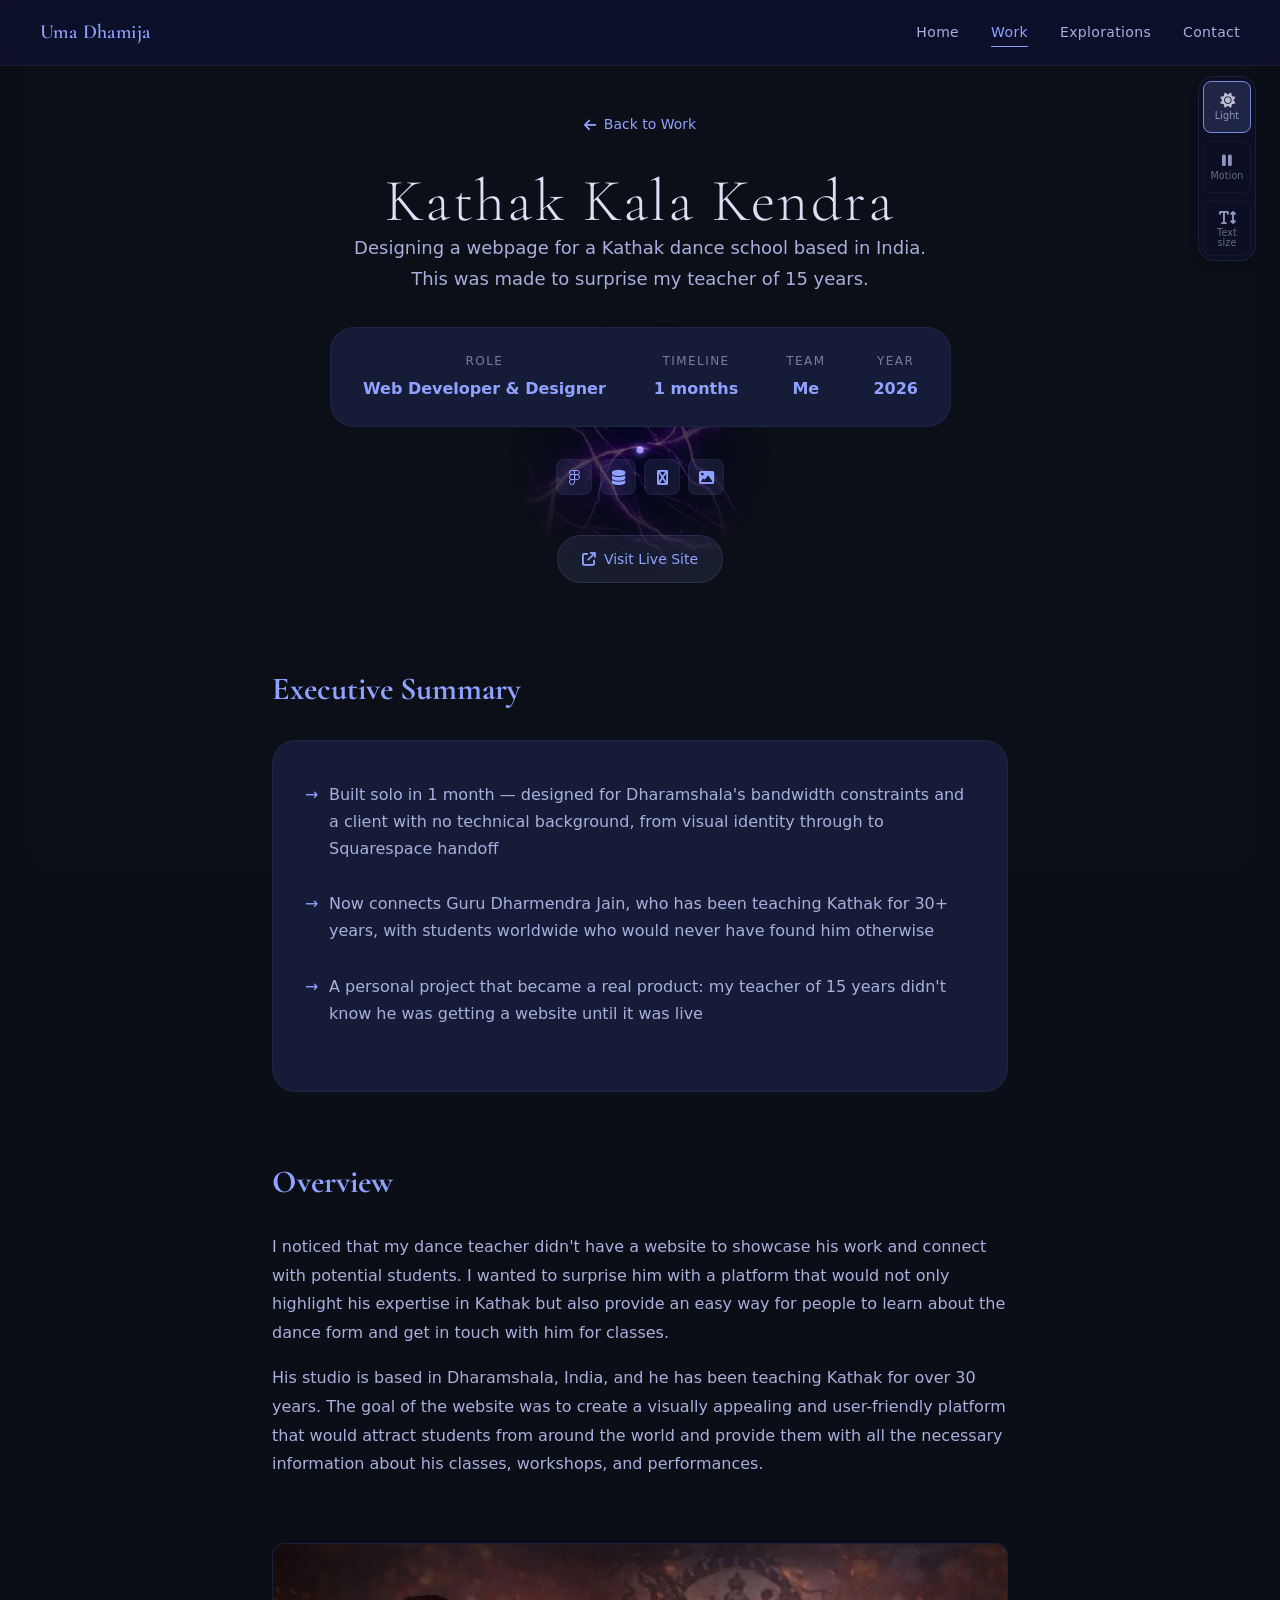
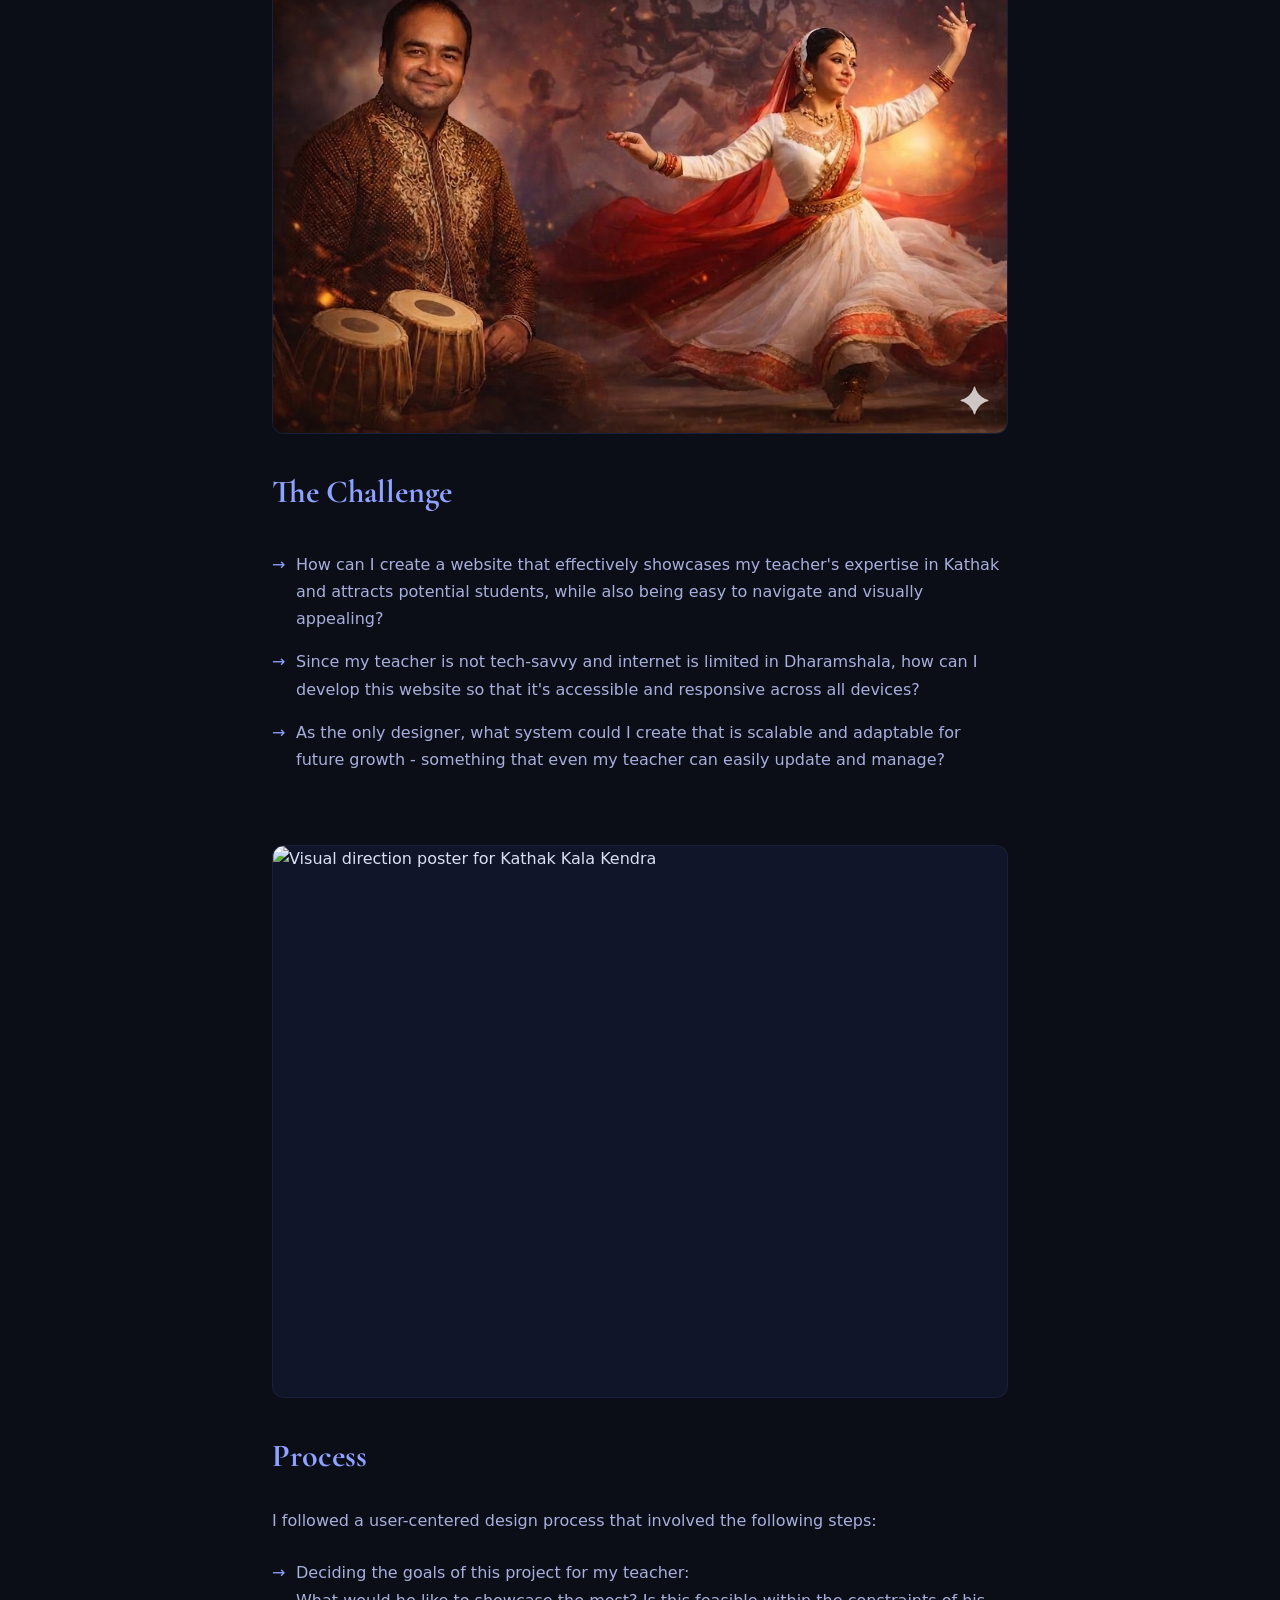
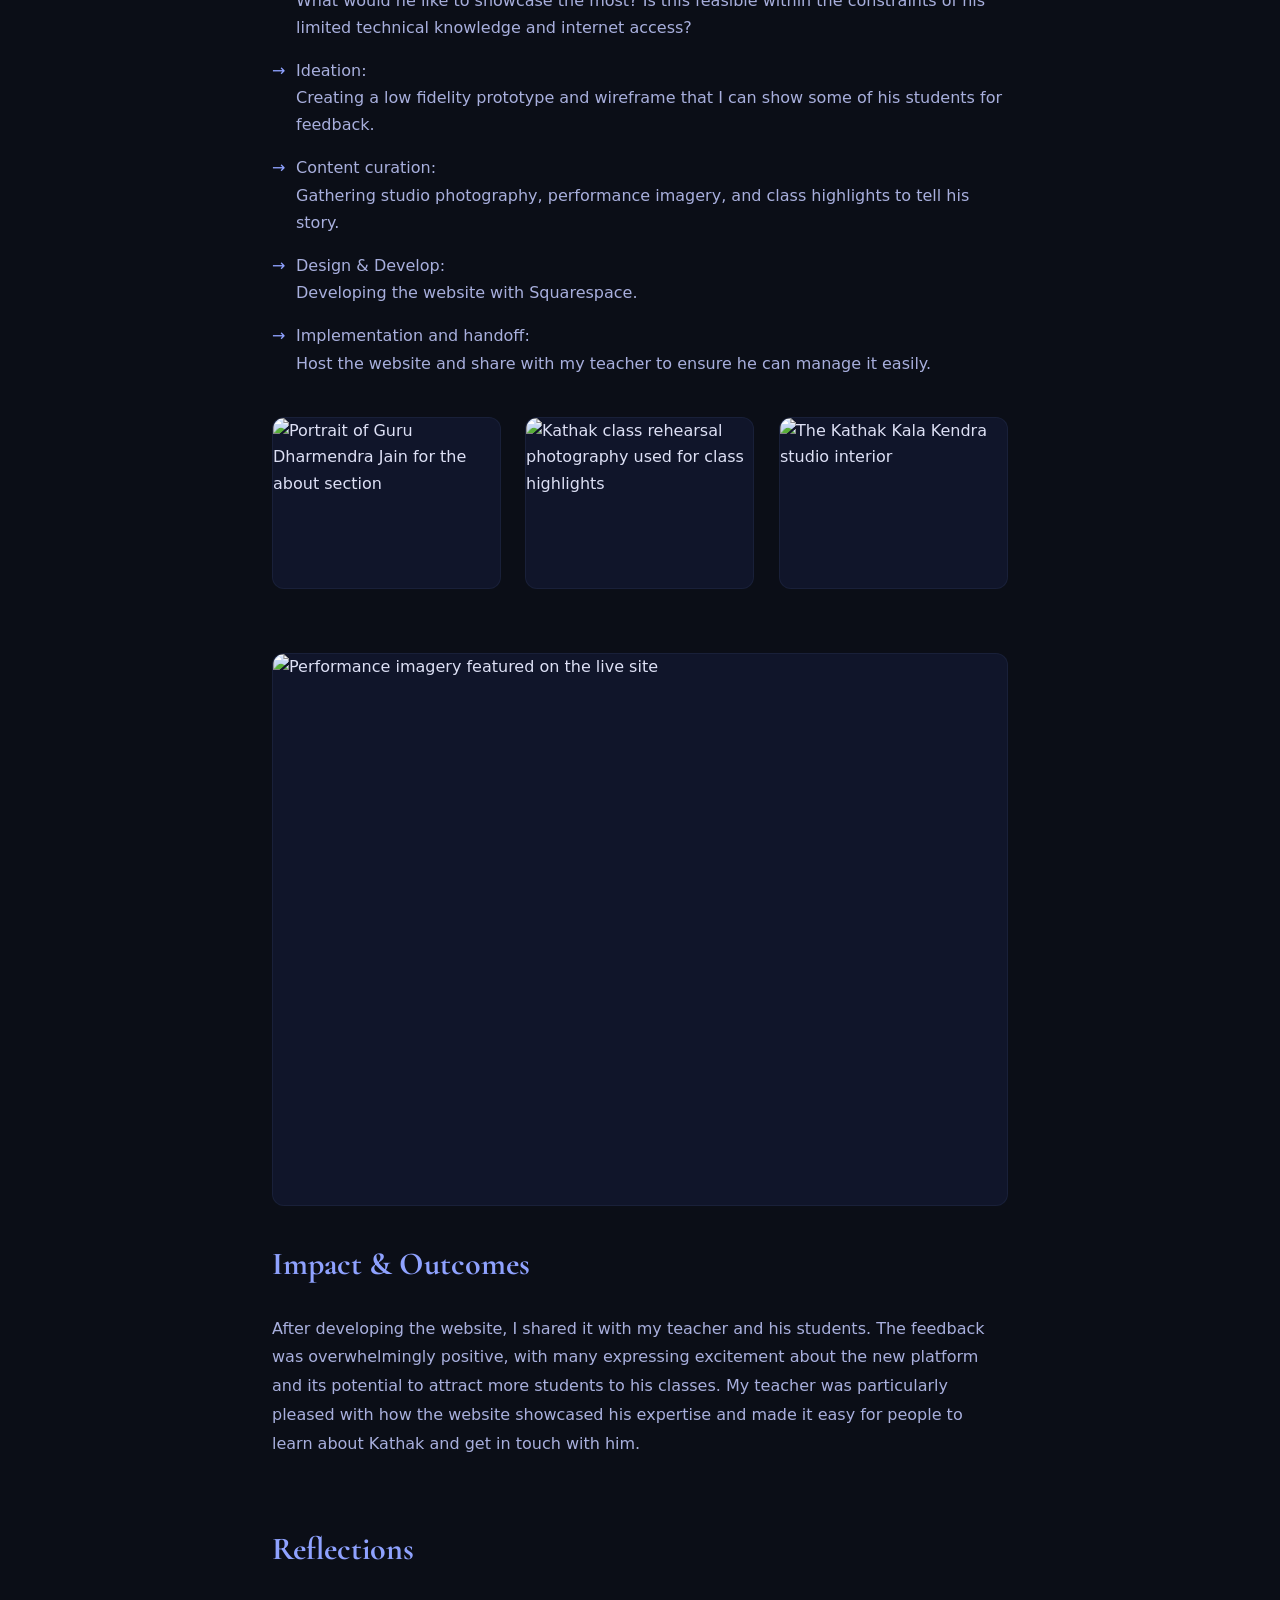
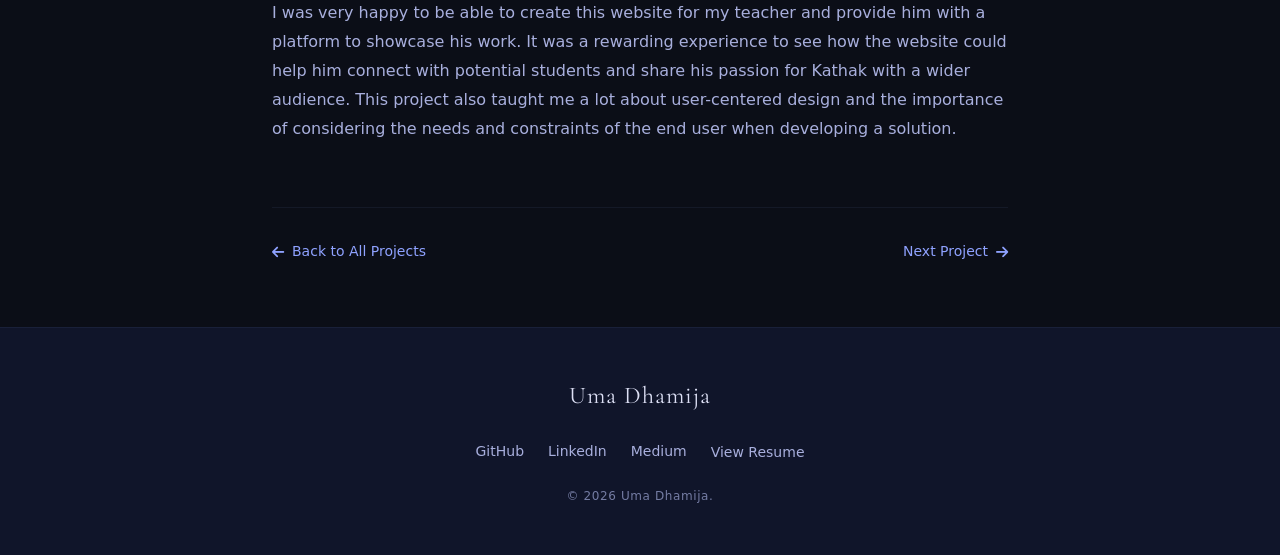
==== commit 7abb43d0: "dark mode default, remove vine animation, preload openmined images - Default theme changed to dark a" ====
--- a/kathak/index.html
+++ b/kathak/index.html
@@ -1,5 +1,5 @@
 <!DOCTYPE html>
-<html lang="en" data-theme="light">
+<html lang="en" data-theme="dark">
 <head>
     <meta charset="UTF-8">
     <meta name="viewport" content="width=device-width, initial-scale=1.0">
--- a/styles.css
+++ b/styles.css
@@ -213,7 +213,7 @@
   background-color: var(--bg);
   color: var(--text-primary);
   line-height: 1.65;
-  overflow-x: hidden;
+  overflow-x: clip; /* clip doesn't create a scroll container, so loading="lazy" works on iOS Safari */
   /* Only transition color & bg — avoids all-property thrash */
   transition: background-color 0.4s var(--ease-smooth), color 0.4s var(--ease-smooth);
 }
@@ -306,12 +306,6 @@
   overflow: hidden;
 }
 
-#vine-canvas {
-  position: absolute;
-  top: 0;
-  left: 0;
-  pointer-events: none;
-}
 
 /* --- Dark mode: atmospheric base --- */
 /* Heavy blur + very low opacity — creates soft textural depth
@@ -736,7 +730,7 @@
   -webkit-backdrop-filter: blur(14px);
   box-shadow: var(--shadow-sm);
   opacity: 0.84;
-  transition: opacity var(--t-base), border-color var(--t-base);
+  transition: opacity var(--t-base), border-color var(--t-base), transform 0.3s var(--ease-smooth);
 }
 
 /* Show fully on hover OR when keyboard focus is inside */
@@ -2750,7 +2744,9 @@
 
   /* Hide accessibility controls on mobile scroll to save space */
   .accessibility-controls.hidden {
-    display: none;
+    opacity: 0 !important;
+    pointer-events: none !important;
+    transform: translateX(calc(100% + var(--sp-6))) !important;
   }
 
   .section {
@@ -3293,6 +3289,12 @@
 @media (max-width: 768px) {
   .projects-grid {
     padding-right: 60px;
+    /* Remove gradient mask on mobile — causes rendering glitches */
+    mask-image: none;
+    -webkit-mask-image: none;
+    /* Ensure grid doesn't expand body width */
+    width: 100%;
+    box-sizing: border-box;
   }
   .project-card {
     flex: 0 0 280px;
@@ -4426,7 +4428,7 @@
 
 /* 1. Project cards — vertical scroll passes through to page */
 .projects-grid {
-  touch-action: pan-x;
+  touch-action: pan-x pan-y;
   overscroll-behavior-x: contain;
 }
 
@@ -4458,3 +4460,106 @@
     -webkit-overflow-scrolling: touch;
   }
 }
+
+
+/* ============================================
+   MOBILE — No animations, clean scrolling
+   All decorative motion disabled on mobile
+   viewports. Web version is unaffected.
+   ============================================ */
+
+@media (max-width: 768px) {
+
+  /* --- Hide all decorative visual effects --- */
+  .aurora-layer,
+  .aurora-orb,
+  .storm-base,
+  .storm-reveal,
+  .light-cursor-glow,
+  .cursor-dot,
+  .aurora-blobs,
+  .vibe-badge,
+  .scroll-indicator {
+    display: none !important;
+  }
+
+  /* --- Intro screen: skip on mobile --- */
+  #intro-screen {
+    display: none !important;
+  }
+
+  /* --- Scroll reveal: show everything instantly, no entrance animation --- */
+  [data-reveal],
+  [data-reveal-stagger] > * {
+    opacity: 1 !important;
+    transform: none !important;
+    transition: none !important;
+    animation: none !important;
+  }
+
+  /* --- No 3-D tilt on cards --- */
+  .tilt-card {
+    transform: none !important;
+    transition: box-shadow var(--t-base), border-color var(--t-base) !important;
+  }
+
+  .tilt-card::before,
+  .tilt-card::after,
+  .tilt-card .project-thumb::after {
+    display: none !important;
+  }
+
+  .project-thumb img,
+  .project-card:hover .project-thumb img,
+  .carousel-card:hover img {
+    transform: none !important;
+    transition: none !important;
+  }
+
+  /* --- Writing deck: instant card transitions --- */
+  .deck-card {
+    transition: opacity 0.15s ease !important;
+  }
+
+  .deck-card.deck-exit {
+    transition: opacity 0.15s ease !important;
+  }
+
+  /* --- Carousel: instant position changes --- */
+  .carousel-card {
+    transition: opacity 0.15s ease !important;
+  }
+
+  /* --- Modal: no entrance animation --- */
+  @keyframes modal-rise {
+    from { opacity: 1; transform: none; }
+    to   { opacity: 1; transform: none; }
+  }
+
+  .modal-content {
+    animation: none !important;
+  }
+
+  /* --- No button hover lift / glow --- */
+  .btn:hover,
+  .social-link:hover,
+  .project-card:not(.coming-soon):hover:not(.tilt-card) {
+    transform: none !important;
+  }
+
+  .btn::before,
+  .social-link::before,
+  .control-btn::before {
+    display: none !important;
+  }
+
+  /* --- No aurora orb drift --- */
+  .aurora-orb {
+    animation: none !important;
+  }
+
+  /* --- Nav-link underline: still functional but instant --- */
+  .nav-links a::after {
+    transition: none !important;
+  }
+}
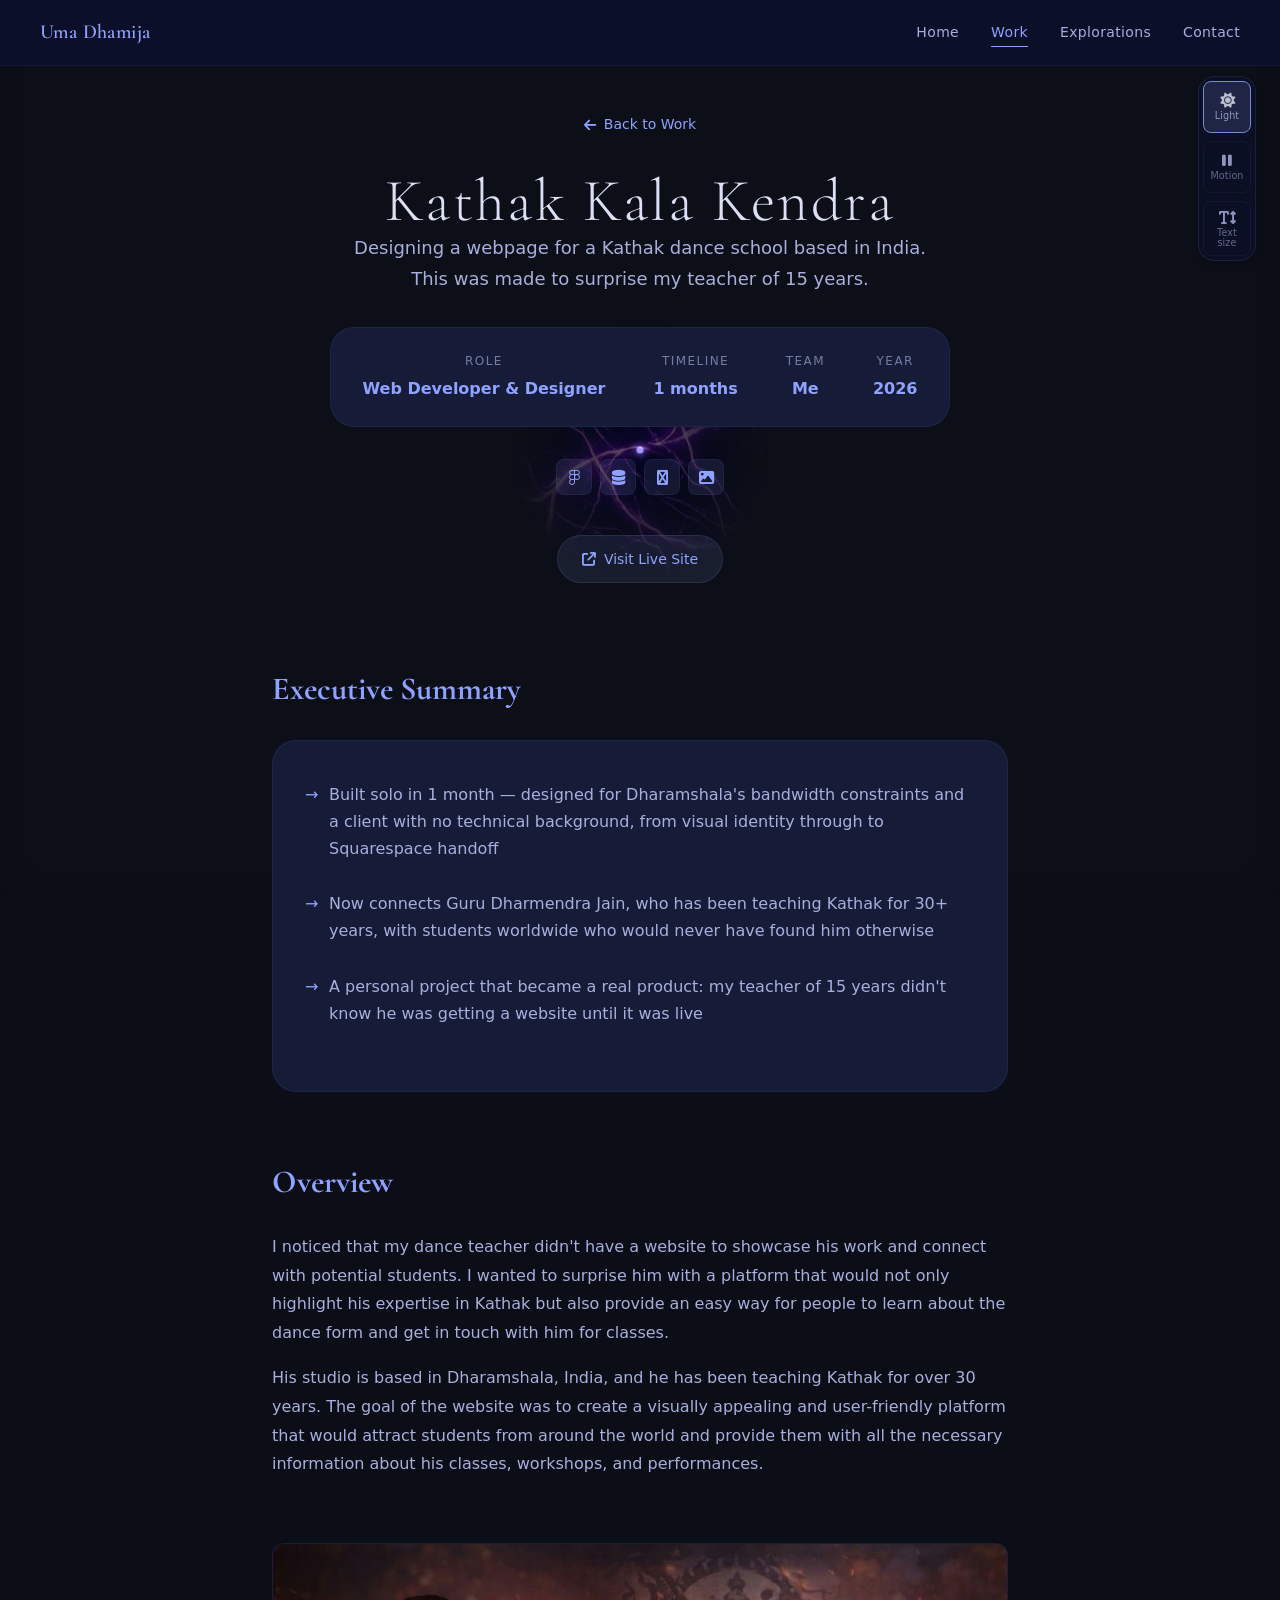
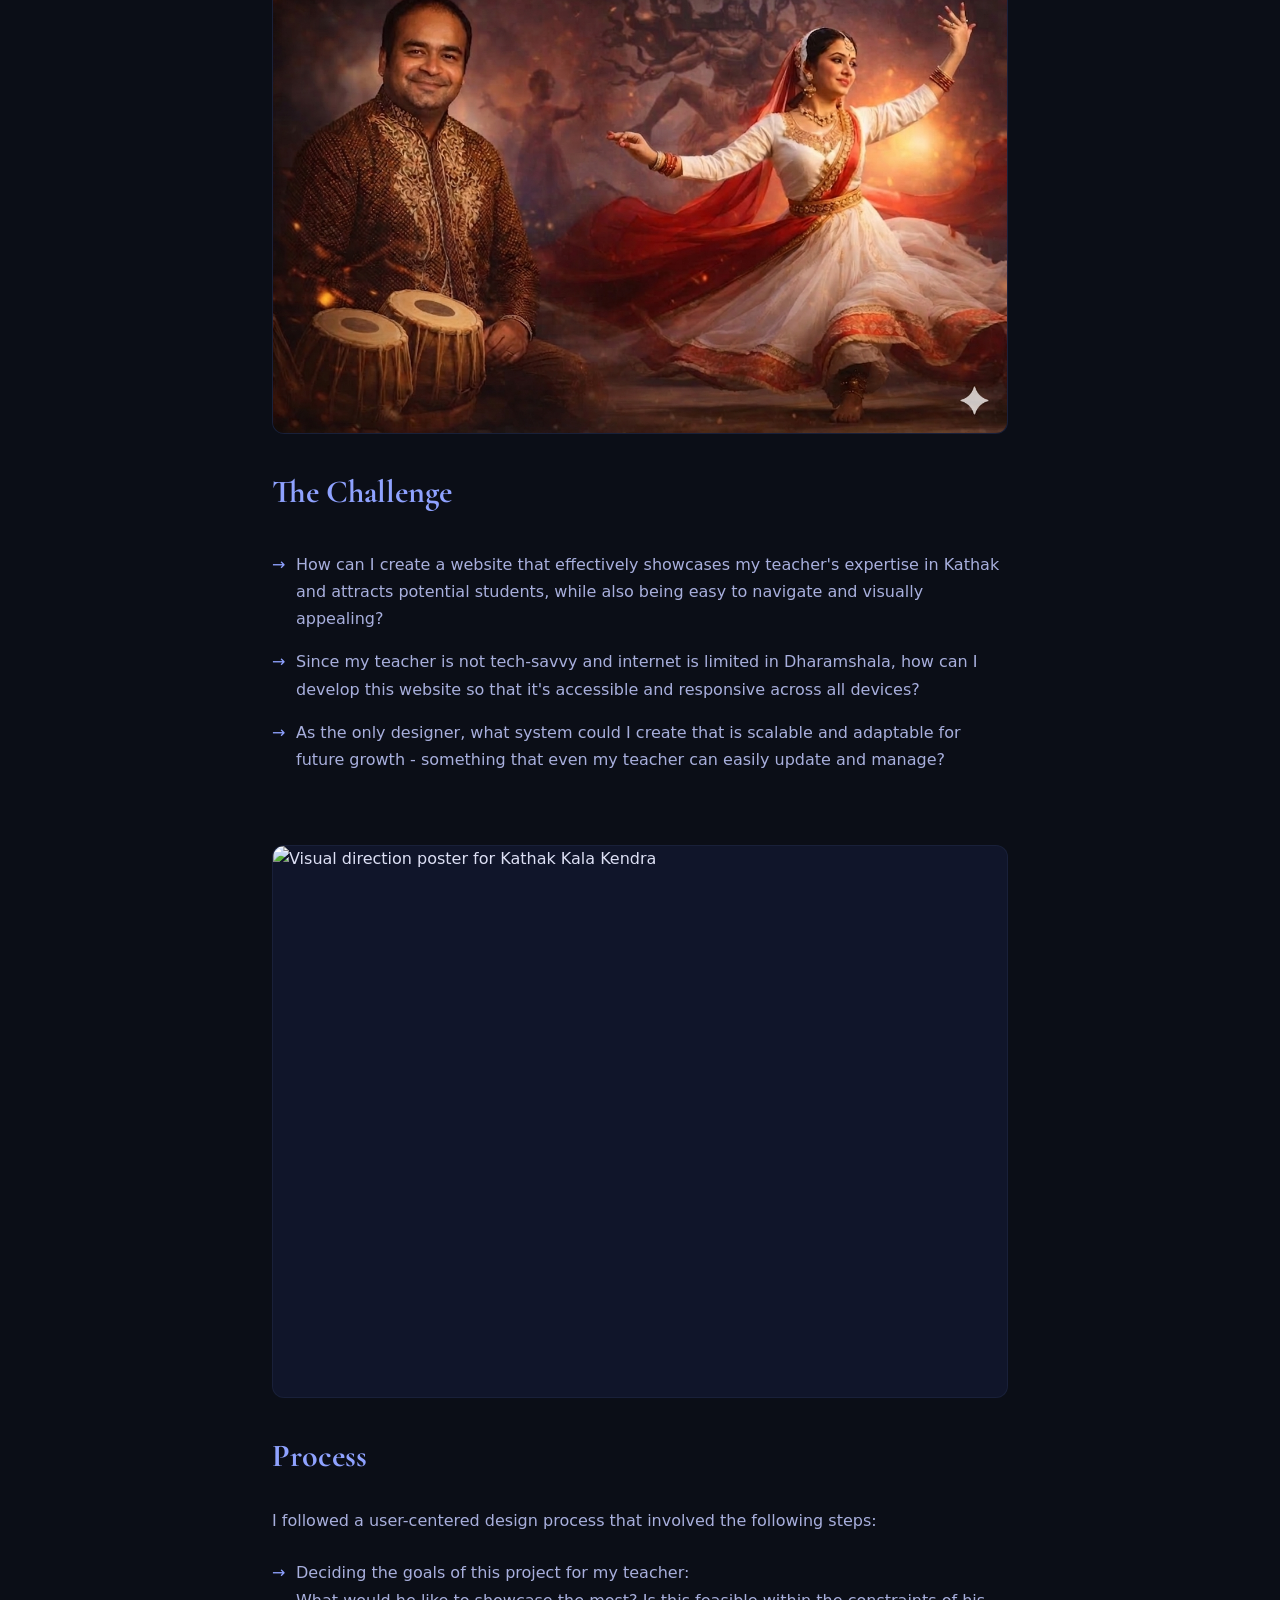
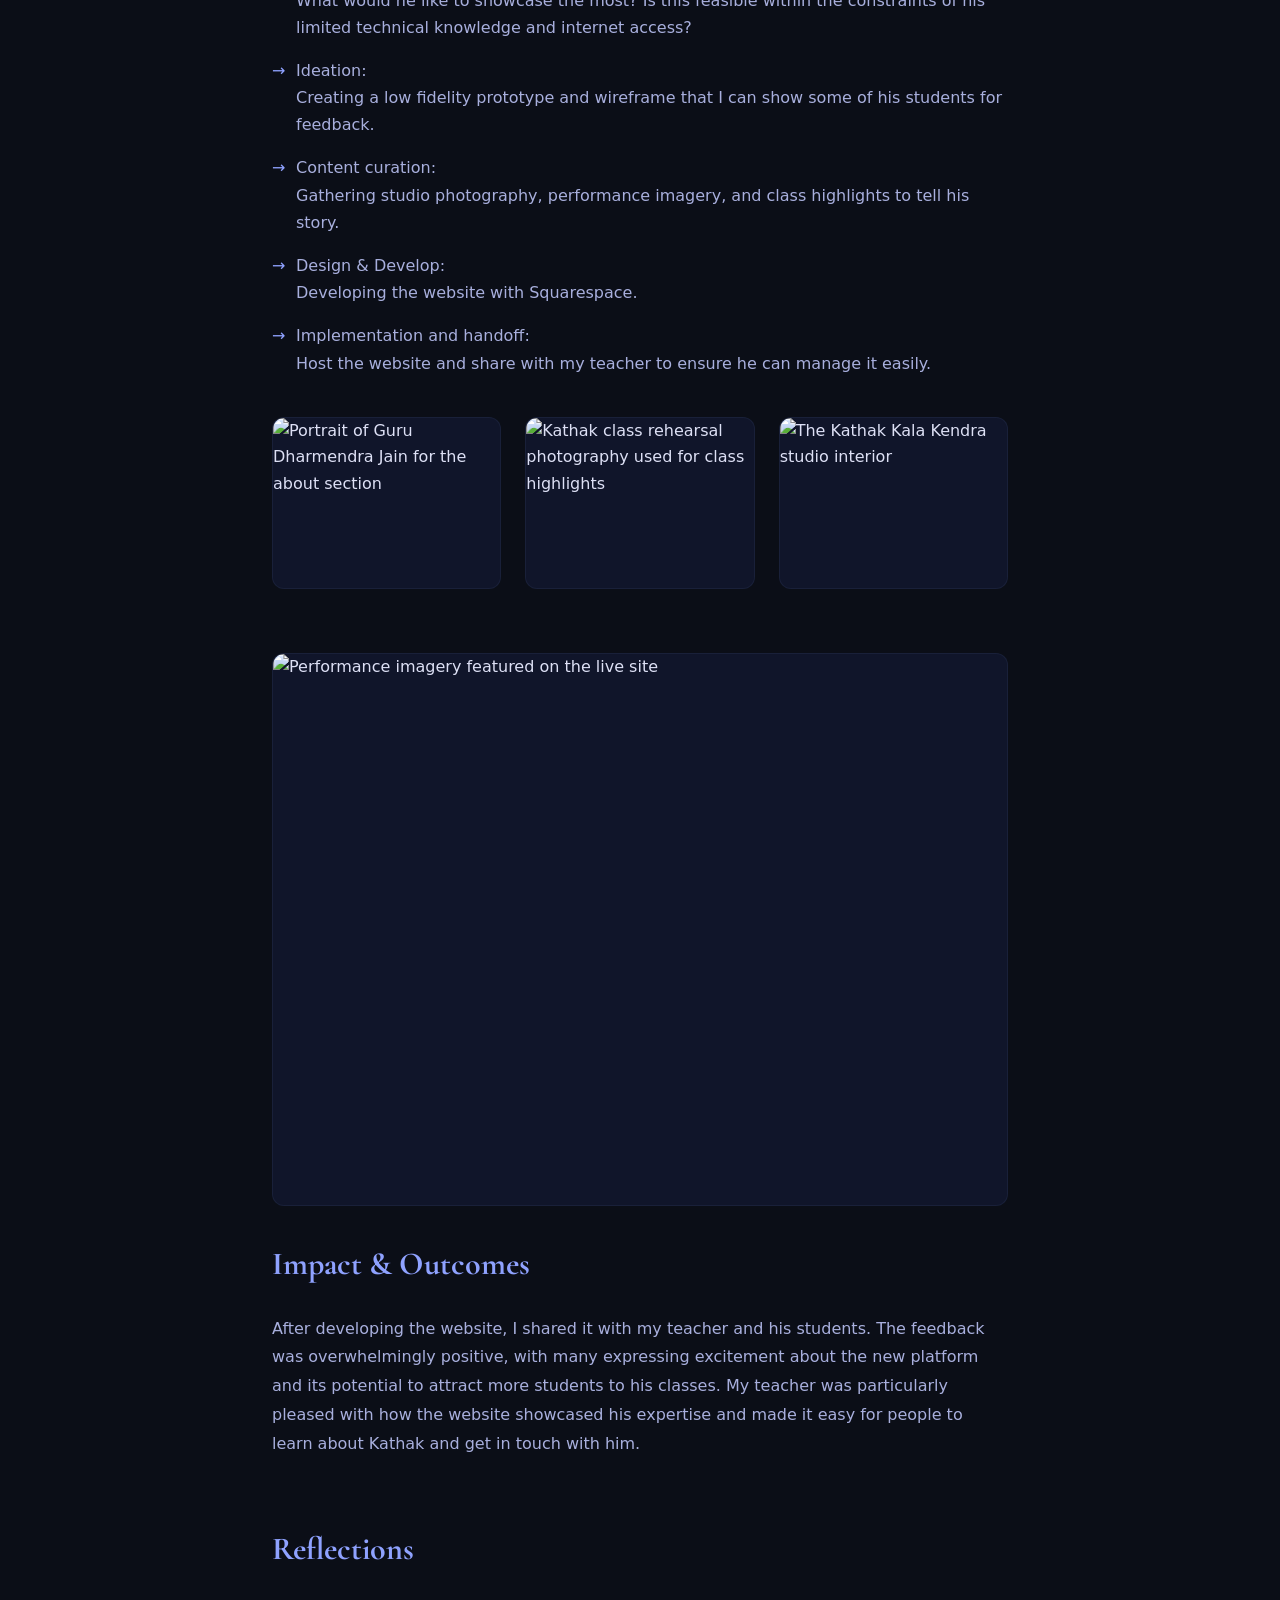
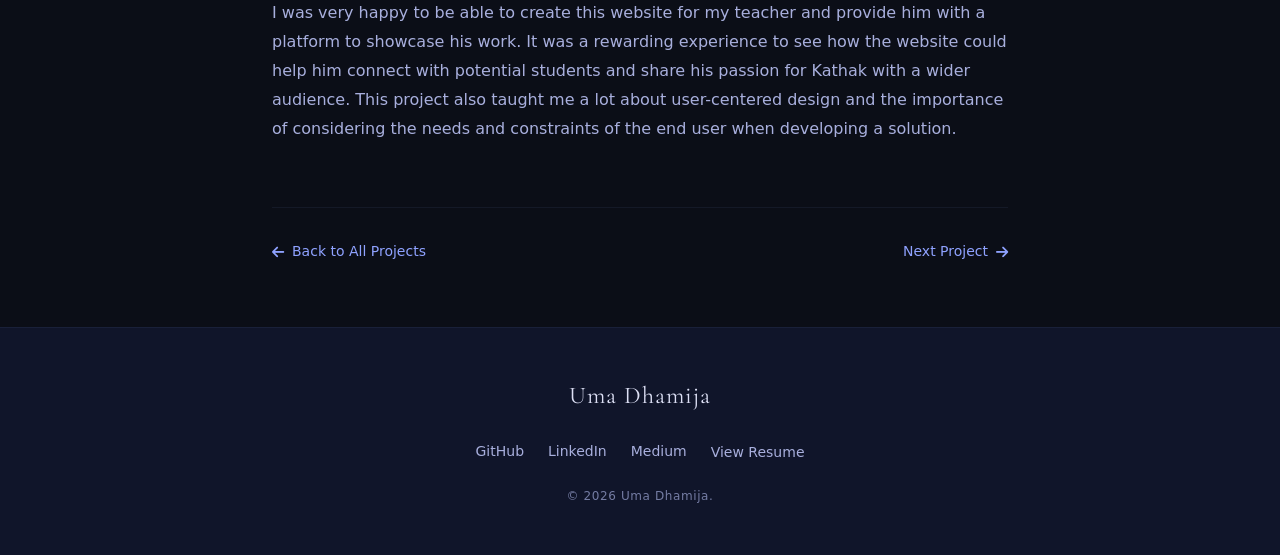
==== commit ffd602a0: "polish: remove intro screen, tilt effect, vibe badge, aurora orbs Removes four elements that read as" ====
--- a/kathak/index.html
+++ b/kathak/index.html
@@ -99,9 +99,6 @@
         <div class="storm-base"></div>
         <div class="storm-reveal" id="storm-reveal"></div>
         <div class="aurora-layer">
-            <div class="aurora-orb aurora-orb-1"></div>
-            <div class="aurora-orb aurora-orb-2"></div>
-            <div class="aurora-orb aurora-orb-3"></div>
         </div>
     </div>
     <!-- Accessibility Controls -->
--- a/styles.css
+++ b/styles.css
@@ -367,59 +367,6 @@
 
 [data-theme="light"] .aurora-layer { opacity: 1; }
 
-.aurora-orb {
-  position: absolute;
-  border-radius: 50%;
-  /* Heavy blur creates smooth, light-leak quality */
-  filter: blur(100px);
-  will-change: transform;
-  /* Ensure orbs don't cause scrollbars */
-  overflow: hidden;
-}
-
-.aurora-orb-1 {
-  width: clamp(400px, 55vw, 750px);
-  height: clamp(400px, 55vw, 750px);
-  background: radial-gradient(circle, var(--aurora-violet, rgba(167,139,250,0.38)) 0%, transparent 70%);
-  top: -15%;
-  left: -8%;
-  animation: aurora-drift-1 30s ease-in-out infinite;
-}
-
-.aurora-orb-2 {
-  width: clamp(350px, 45vw, 620px);
-  height: clamp(350px, 45vw, 620px);
-  background: radial-gradient(circle, var(--aurora-peach, rgba(253,186,140,0.32)) 0%, transparent 70%);
-  top: 30%;
-  right: -12%;
-  animation: aurora-drift-2 38s ease-in-out infinite;
-}
-
-.aurora-orb-3 {
-  width: clamp(300px, 40vw, 560px);
-  height: clamp(300px, 40vw, 560px);
-  background: radial-gradient(circle, var(--aurora-sky, rgba(147,197,253,0.28)) 0%, transparent 70%);
-  bottom: 5%;
-  left: 15%;
-  animation: aurora-drift-3 24s ease-in-out infinite;
-}
-
-@keyframes aurora-drift-1 {
-  0%,  100% { transform: translate(0, 0) scale(1); }
-  33%        { transform: translate(4%, 9%) scale(1.08); }
-  66%        { transform: translate(-3%, 4%) scale(0.94); }
-}
-
-@keyframes aurora-drift-2 {
-  0%,  100% { transform: translate(0, 0) scale(1); }
-  40%        { transform: translate(-7%, 5%) scale(1.12); }
-  75%        { transform: translate(3%, -6%) scale(0.92); }
-}
-
-@keyframes aurora-drift-3 {
-  0%,  100% { transform: translate(0, 0) scale(1); }
-  50%        { transform: translate(6%, -8%) scale(1.1); }
-}
 
 /* ============================================
    INTERACTIVE AURORA BLOBS
@@ -1129,37 +1076,6 @@
 }
 
 /* Animated scroll indicator */
-.scroll-indicator {
-  position: absolute;
-  bottom: var(--sp-8);
-  left: 50%;
-  transform: translateX(-50%);
-  display: flex;
-  flex-direction: column;
-  align-items: center;
-  gap: var(--sp-2);
-  color: var(--text-muted);
-  font-size: var(--text-xs);
-  letter-spacing: 0.1em;
-  text-transform: uppercase;
-  z-index: 10;
-  pointer-events: auto;
-  cursor: pointer;
-  animation: scroll-fade 2.5s ease-in-out infinite;
-}
-
-.scroll-indicator::after {
-  content: '';
-  width: 1px;
-  height: 36px;
-  background: linear-gradient(to bottom, var(--accent-primary), transparent);
-  border-radius: var(--r-pill);
-}
-
-@keyframes scroll-fade {
-  0%, 100% { opacity: 0.4; transform: translateX(-50%) translateY(0); }
-  50%       { opacity: 0.85; transform: translateX(-50%) translateY(5px); }
-}
 
 
 /* ============================================
@@ -1315,23 +1231,15 @@
 }
 
 .tilt-card {
-  --tilt-x: 0deg;
-  --tilt-y: 0deg;
-  --glow-x: 50%;
-  --glow-y: 50%;
   --lift: 0px;
-  --tilt-lift: -6px;
+  --tilt-lift: -5px;
   --reveal-y: 0px;
   position: relative;
   isolation: isolate;
-  transform: perspective(1100px) translateY(calc(var(--lift) + var(--reveal-y))) rotateX(var(--tilt-x)) rotateY(var(--tilt-y));
-  transform-style: preserve-3d;
+  transform: translateY(calc(var(--lift) + var(--reveal-y)));
   transition: box-shadow var(--t-base),
-              border-color var(--t-base);
-}
-
-.tilt-card.is-tilting {
-  will-change: transform;
+              border-color var(--t-base),
+              transform var(--t-base);
 }
 
 .tilt-card::before {
@@ -2931,9 +2839,7 @@
   body { cursor: auto !important; }
 
   /* Disable decorative animations — keep functional state transitions */
-  .aurora-orb,
-  .scroll-indicator,
-  .storm-reveal,
+    .storm-reveal,
   .light-cursor-glow,
   .cursor-dot {
     display: none !important;
@@ -3041,8 +2947,6 @@
     transform: none;
   }
 }
-
-body.quiet-mode .aurora-orb { animation-play-state: paused; }
 
 body.quiet-mode .tilt-card {
   transform: none !important;
@@ -3166,37 +3070,6 @@
    23. VIBE-CODED BADGE
    ============================================ */
 
-.vibe-badge {
-  position: fixed;
-  bottom: var(--sp-6);
-  left: var(--sp-6);
-  z-index: 902;
-  font-size: 0.72rem;
-  color: var(--text-muted);
-  letter-spacing: 0.02em;
-  pointer-events: none;
-  opacity: 1;
-  transition: opacity 0.6s var(--ease-smooth);
-  line-height: 1.2;
-}
-
-.vibe-badge.scrolled-away {
-  opacity: 0;
-}
-
-[data-theme="dark"] .vibe-badge {
-  color: rgba(168, 175, 221, 0.45);
-}
-
-
-/* ============================================
-   24. WORK SECTION — HORIZONTAL SCROLL
-   ============================================ */
-
-.projects-grid-wrapper {
-  position: relative;
-  /* No overflow: hidden — allows card box-shadows to show */
-}
 
 
 .projects-grid {
@@ -4272,123 +4145,6 @@
 
 
 /* ============================================
-   INTRO LOADING SCREEN
-   Full-viewport overlay, z-index above everything.
-   Immediately hidden (display:none) for returning
-   visitors via html.intro-skip set by inline script.
-   Fades out once typing completes or user skips.
-   ============================================ */
-
-html.intro-skip #intro-screen { display: none !important; }
-
-#intro-screen {
-  position: fixed;
-  inset: 0;
-  z-index: 11000;
-  background: var(--bg);
-  display: flex;
-  flex-direction: column;
-  align-items: center;
-  justify-content: center;
-  padding: var(--sp-8);
-  /* Subtle aurora hint behind text */
-}
-
-/* Soft centred glow matching the site's aurora palette */
-#intro-screen::before {
-  content: '';
-  position: absolute;
-  width: 560px;
-  height: 560px;
-  border-radius: 50%;
-  background: radial-gradient(circle, rgba(171, 156, 250, 0.14) 0%, transparent 70%);
-  top: 50%;
-  left: 50%;
-  transform: translate(-50%, -55%);
-  filter: blur(80px);
-  pointer-events: none;
-}
-
-#intro-screen.intro-fade {
-  opacity: 0;
-  pointer-events: none;
-  transition: opacity 0.9s var(--ease-smooth);
-}
-
-#intro-screen.intro-hidden {
-  display: none !important;
-}
-
-.intro-content {
-  position: relative;
-  z-index: 1;
-  text-align: center;
-  max-width: 640px;
-  width: 100%;
-  padding: 0 var(--sp-4);
-}
-
-.intro-line {
-  font-family: var(--font-display);
-  font-size: clamp(1.35rem, 3.5vw, 2.1rem);
-  font-weight: 300;
-  font-style: italic;
-  color: var(--text-primary);
-  letter-spacing: 0.03em;
-  line-height: 1.5;
-  margin: 0;
-}
-
-#intro-typed {
-  /* inherits .intro-line styles */
-}
-
-.intro-cursor {
-  display: inline;
-  color: var(--accent-primary);
-  font-style: normal;
-  animation: intro-blink 0.75s step-end infinite;
-  margin-left: 1px;
-}
-
-.intro-cursor.intro-cursor-done {
-  animation: none;
-  opacity: 0;
-}
-
-@keyframes intro-blink {
-  0%, 100% { opacity: 1; }
-  50%       { opacity: 0; }
-}
-
-.intro-skip-btn {
-  position: absolute;
-  bottom: var(--sp-8);
-  right: var(--sp-8);
-  background: transparent;
-  border: 1px solid var(--border-subtle);
-  border-radius: var(--r-pill);
-  padding: 0.45rem 1.1rem;
-  font-size: var(--text-xs);
-  font-family: inherit;
-  color: var(--text-muted);
-  letter-spacing: 0.05em;
-  cursor: pointer;
-  transition: color var(--t-base), border-color var(--t-base);
-}
-
-.intro-skip-btn:hover {
-  color: var(--text-secondary);
-  border-color: var(--glass-border-hover);
-}
-
-/* Reduced motion: skip intro entirely */
-@media (prefers-reduced-motion: reduce) {
-  #intro-screen { display: none !important; }
-}
-
-
-/* ============================================
    CONTACT SECTION — MOBILE SPACING
    Adds generous top padding on mobile so the
    bio/headshot card isn't flush against the nav
@@ -4472,22 +4228,16 @@
 
   /* --- Hide all decorative visual effects --- */
   .aurora-layer,
-  .aurora-orb,
   .storm-base,
   .storm-reveal,
   .light-cursor-glow,
   .cursor-dot,
   .aurora-blobs,
-  .vibe-badge,
-  .scroll-indicator {
+{
     display: none !important;
   }
 
   /* --- Intro screen: skip on mobile --- */
-  #intro-screen {
-    display: none !important;
-  }
-
   /* --- Scroll reveal: show everything instantly, no entrance animation --- */
   [data-reveal],
   [data-reveal-stagger] > * {
@@ -4554,9 +4304,6 @@
   }
 
   /* --- No aurora orb drift --- */
-  .aurora-orb {
-    animation: none !important;
-  }
 
   /* --- Nav-link underline: still functional but instant --- */
   .nav-links a::after {
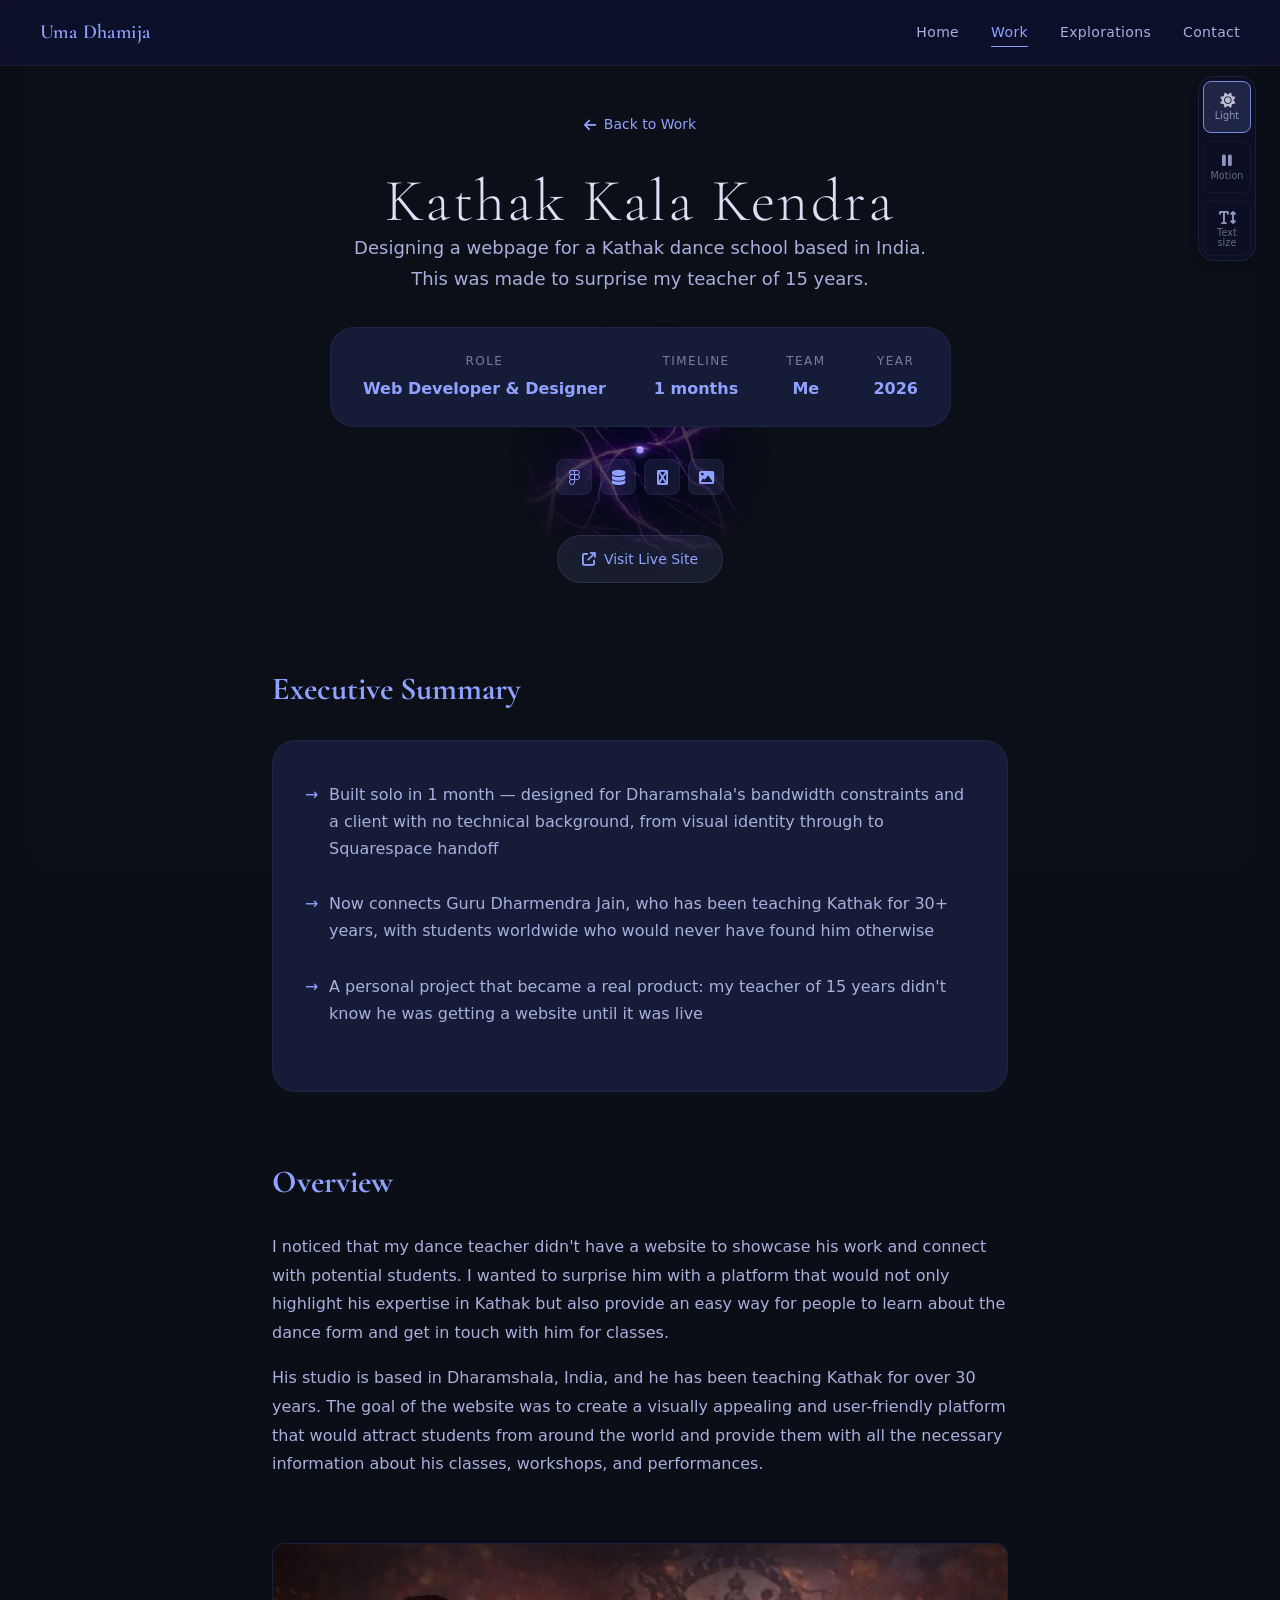
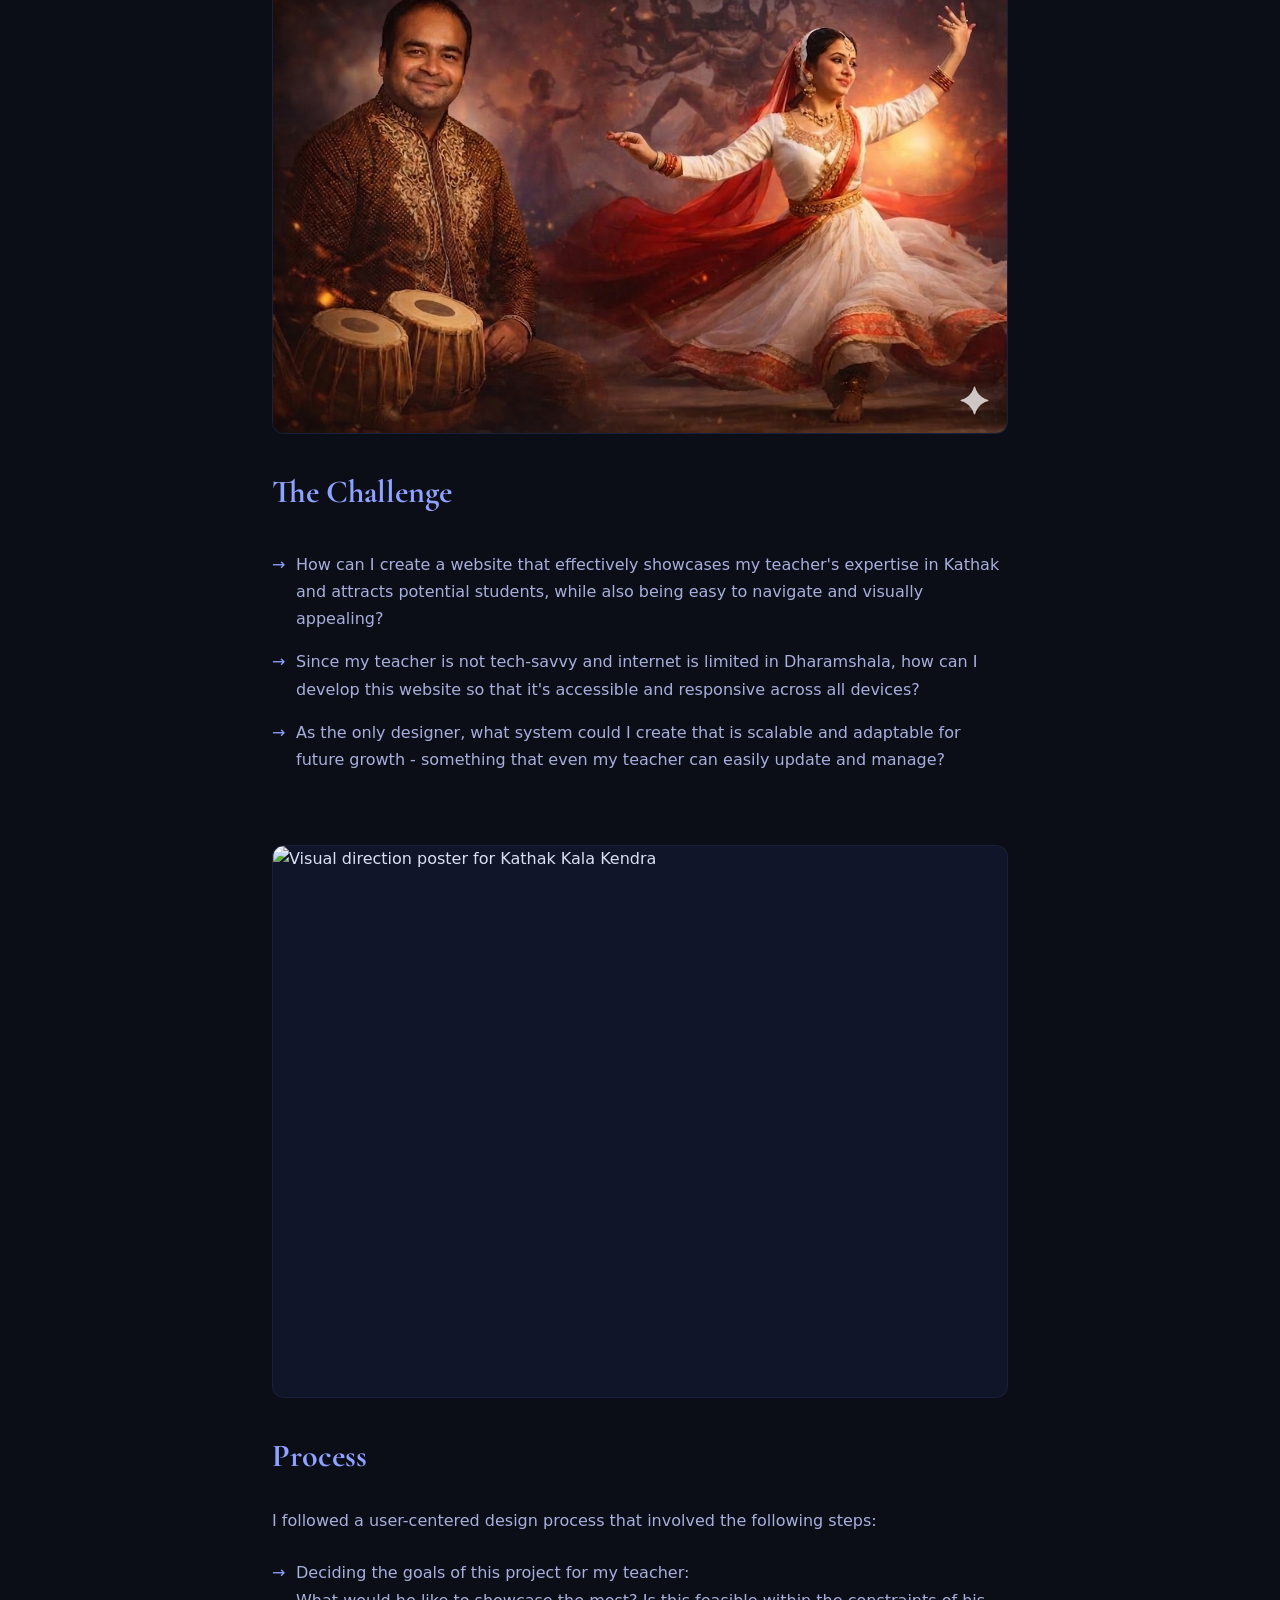
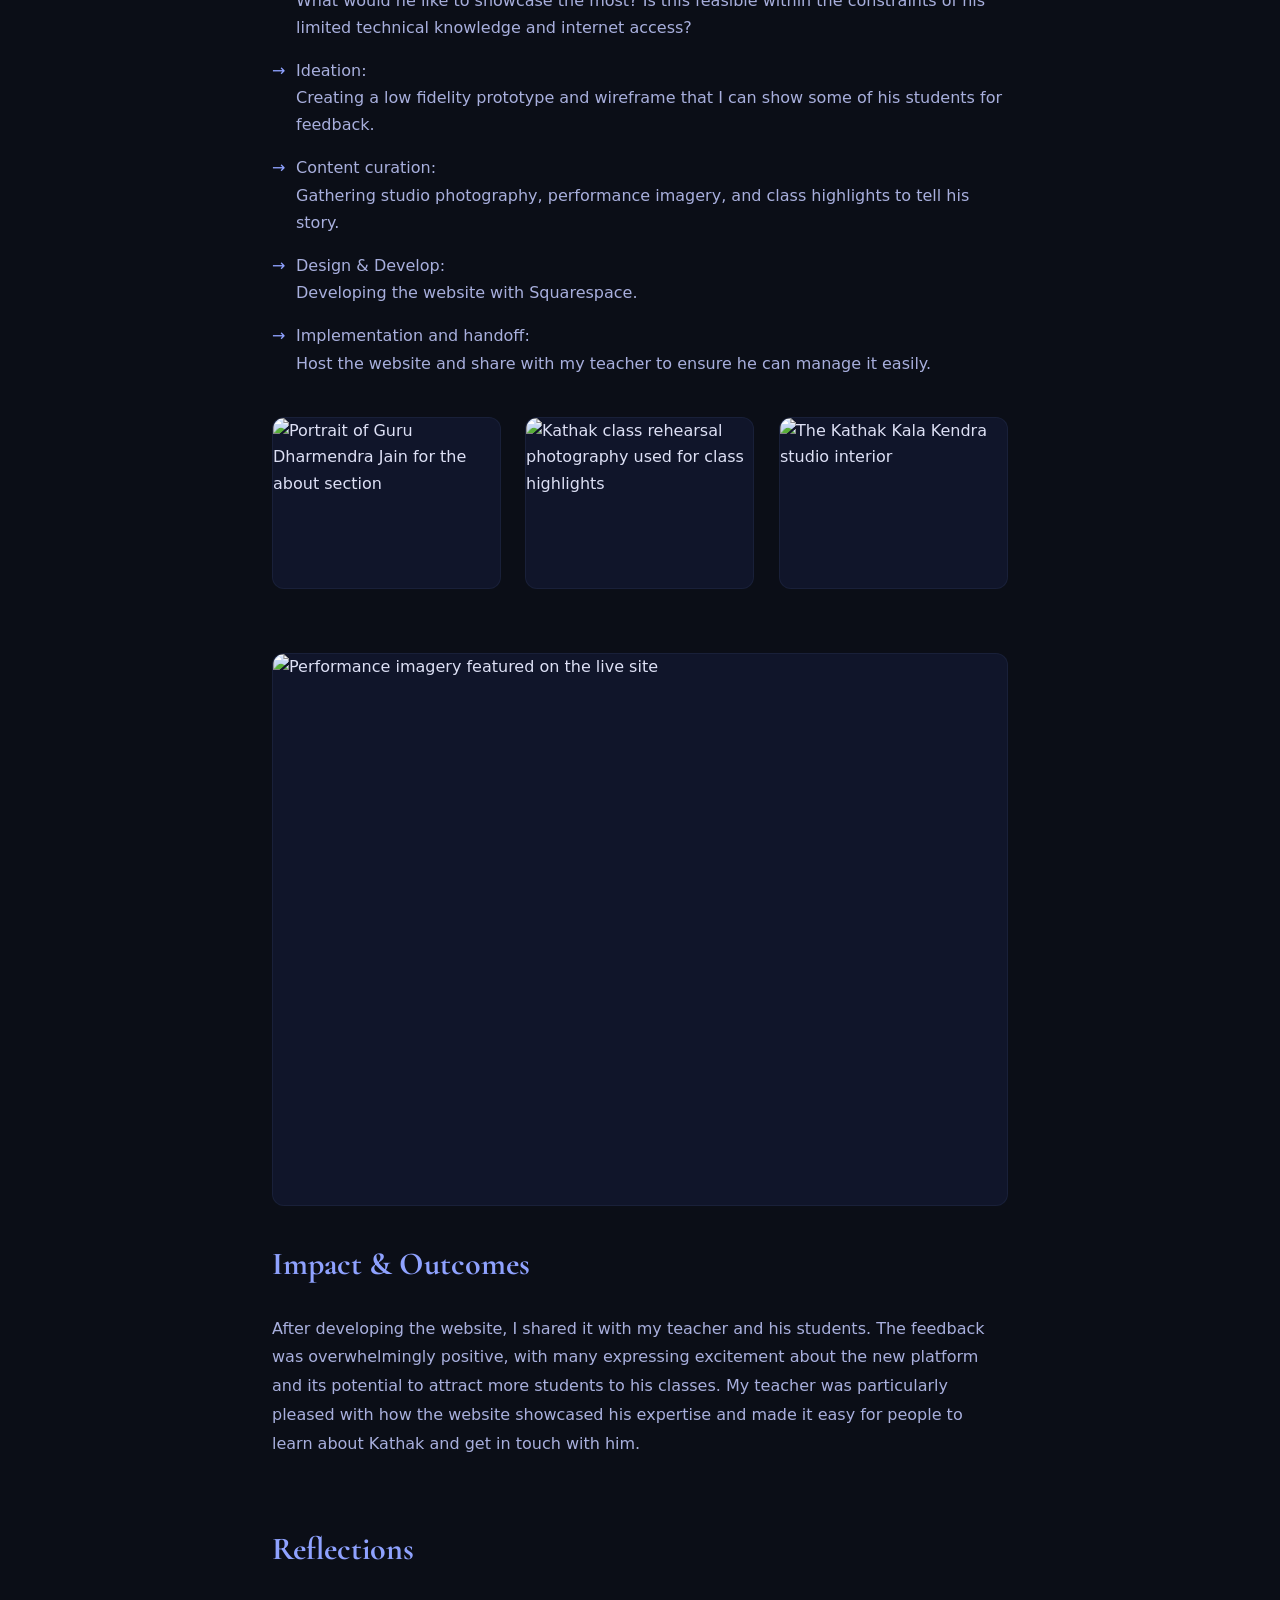
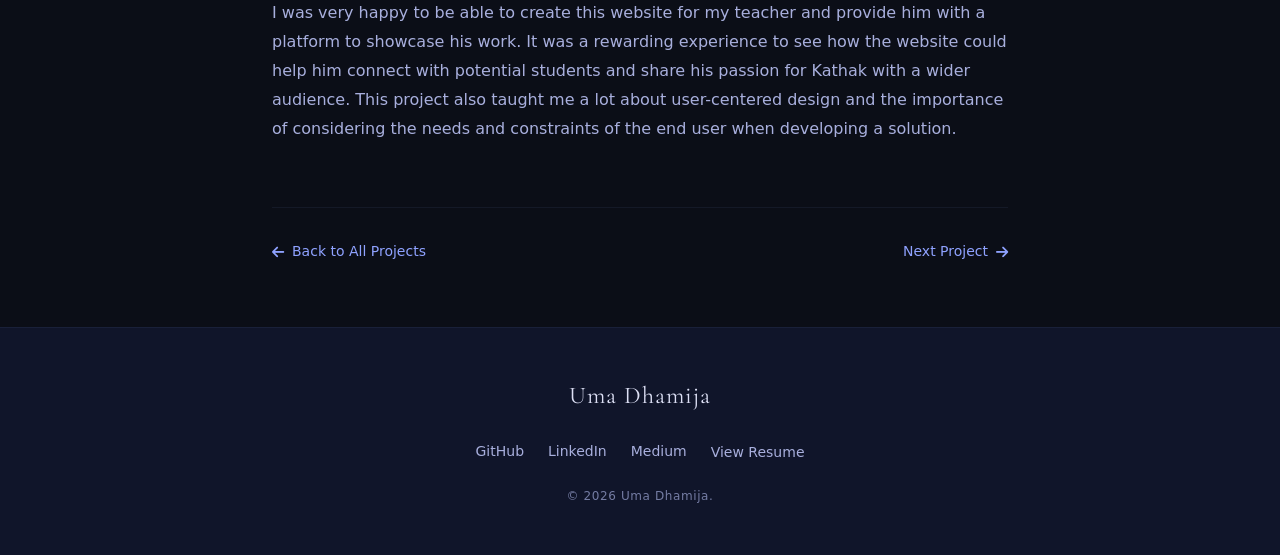
==== commit 00c48d68: "Revert "polish: remove intro screen, tilt effect, vibe badge, aurora orbs" This reverts commit ffd60" ====
--- a/kathak/index.html
+++ b/kathak/index.html
@@ -99,6 +99,9 @@
         <div class="storm-base"></div>
         <div class="storm-reveal" id="storm-reveal"></div>
         <div class="aurora-layer">
+            <div class="aurora-orb aurora-orb-1"></div>
+            <div class="aurora-orb aurora-orb-2"></div>
+            <div class="aurora-orb aurora-orb-3"></div>
         </div>
     </div>
     <!-- Accessibility Controls -->
--- a/styles.css
+++ b/styles.css
@@ -367,6 +367,59 @@
 
 [data-theme="light"] .aurora-layer { opacity: 1; }
 
+.aurora-orb {
+  position: absolute;
+  border-radius: 50%;
+  /* Heavy blur creates smooth, light-leak quality */
+  filter: blur(100px);
+  will-change: transform;
+  /* Ensure orbs don't cause scrollbars */
+  overflow: hidden;
+}
+
+.aurora-orb-1 {
+  width: clamp(400px, 55vw, 750px);
+  height: clamp(400px, 55vw, 750px);
+  background: radial-gradient(circle, var(--aurora-violet, rgba(167,139,250,0.38)) 0%, transparent 70%);
+  top: -15%;
+  left: -8%;
+  animation: aurora-drift-1 30s ease-in-out infinite;
+}
+
+.aurora-orb-2 {
+  width: clamp(350px, 45vw, 620px);
+  height: clamp(350px, 45vw, 620px);
+  background: radial-gradient(circle, var(--aurora-peach, rgba(253,186,140,0.32)) 0%, transparent 70%);
+  top: 30%;
+  right: -12%;
+  animation: aurora-drift-2 38s ease-in-out infinite;
+}
+
+.aurora-orb-3 {
+  width: clamp(300px, 40vw, 560px);
+  height: clamp(300px, 40vw, 560px);
+  background: radial-gradient(circle, var(--aurora-sky, rgba(147,197,253,0.28)) 0%, transparent 70%);
+  bottom: 5%;
+  left: 15%;
+  animation: aurora-drift-3 24s ease-in-out infinite;
+}
+
+@keyframes aurora-drift-1 {
+  0%,  100% { transform: translate(0, 0) scale(1); }
+  33%        { transform: translate(4%, 9%) scale(1.08); }
+  66%        { transform: translate(-3%, 4%) scale(0.94); }
+}
+
+@keyframes aurora-drift-2 {
+  0%,  100% { transform: translate(0, 0) scale(1); }
+  40%        { transform: translate(-7%, 5%) scale(1.12); }
+  75%        { transform: translate(3%, -6%) scale(0.92); }
+}
+
+@keyframes aurora-drift-3 {
+  0%,  100% { transform: translate(0, 0) scale(1); }
+  50%        { transform: translate(6%, -8%) scale(1.1); }
+}
 
 /* ============================================
    INTERACTIVE AURORA BLOBS
@@ -1076,6 +1129,37 @@
 }
 
 /* Animated scroll indicator */
+.scroll-indicator {
+  position: absolute;
+  bottom: var(--sp-8);
+  left: 50%;
+  transform: translateX(-50%);
+  display: flex;
+  flex-direction: column;
+  align-items: center;
+  gap: var(--sp-2);
+  color: var(--text-muted);
+  font-size: var(--text-xs);
+  letter-spacing: 0.1em;
+  text-transform: uppercase;
+  z-index: 10;
+  pointer-events: auto;
+  cursor: pointer;
+  animation: scroll-fade 2.5s ease-in-out infinite;
+}
+
+.scroll-indicator::after {
+  content: '';
+  width: 1px;
+  height: 36px;
+  background: linear-gradient(to bottom, var(--accent-primary), transparent);
+  border-radius: var(--r-pill);
+}
+
+@keyframes scroll-fade {
+  0%, 100% { opacity: 0.4; transform: translateX(-50%) translateY(0); }
+  50%       { opacity: 0.85; transform: translateX(-50%) translateY(5px); }
+}
 
 
 /* ============================================
@@ -1231,15 +1315,23 @@
 }
 
 .tilt-card {
+  --tilt-x: 0deg;
+  --tilt-y: 0deg;
+  --glow-x: 50%;
+  --glow-y: 50%;
   --lift: 0px;
-  --tilt-lift: -5px;
+  --tilt-lift: -6px;
   --reveal-y: 0px;
   position: relative;
   isolation: isolate;
-  transform: translateY(calc(var(--lift) + var(--reveal-y)));
+  transform: perspective(1100px) translateY(calc(var(--lift) + var(--reveal-y))) rotateX(var(--tilt-x)) rotateY(var(--tilt-y));
+  transform-style: preserve-3d;
   transition: box-shadow var(--t-base),
-              border-color var(--t-base),
-              transform var(--t-base);
+              border-color var(--t-base);
+}
+
+.tilt-card.is-tilting {
+  will-change: transform;
 }
 
 .tilt-card::before {
@@ -2839,7 +2931,9 @@
   body { cursor: auto !important; }
 
   /* Disable decorative animations — keep functional state transitions */
-    .storm-reveal,
+  .aurora-orb,
+  .scroll-indicator,
+  .storm-reveal,
   .light-cursor-glow,
   .cursor-dot {
     display: none !important;
@@ -2947,6 +3041,8 @@
     transform: none;
   }
 }
+
+body.quiet-mode .aurora-orb { animation-play-state: paused; }
 
 body.quiet-mode .tilt-card {
   transform: none !important;
@@ -3070,6 +3166,37 @@
    23. VIBE-CODED BADGE
    ============================================ */
 
+.vibe-badge {
+  position: fixed;
+  bottom: var(--sp-6);
+  left: var(--sp-6);
+  z-index: 902;
+  font-size: 0.72rem;
+  color: var(--text-muted);
+  letter-spacing: 0.02em;
+  pointer-events: none;
+  opacity: 1;
+  transition: opacity 0.6s var(--ease-smooth);
+  line-height: 1.2;
+}
+
+.vibe-badge.scrolled-away {
+  opacity: 0;
+}
+
+[data-theme="dark"] .vibe-badge {
+  color: rgba(168, 175, 221, 0.45);
+}
+
+
+/* ============================================
+   24. WORK SECTION — HORIZONTAL SCROLL
+   ============================================ */
+
+.projects-grid-wrapper {
+  position: relative;
+  /* No overflow: hidden — allows card box-shadows to show */
+}
 
 
 .projects-grid {
@@ -4145,6 +4272,123 @@
 
 
 /* ============================================
+   INTRO LOADING SCREEN
+   Full-viewport overlay, z-index above everything.
+   Immediately hidden (display:none) for returning
+   visitors via html.intro-skip set by inline script.
+   Fades out once typing completes or user skips.
+   ============================================ */
+
+html.intro-skip #intro-screen { display: none !important; }
+
+#intro-screen {
+  position: fixed;
+  inset: 0;
+  z-index: 11000;
+  background: var(--bg);
+  display: flex;
+  flex-direction: column;
+  align-items: center;
+  justify-content: center;
+  padding: var(--sp-8);
+  /* Subtle aurora hint behind text */
+}
+
+/* Soft centred glow matching the site's aurora palette */
+#intro-screen::before {
+  content: '';
+  position: absolute;
+  width: 560px;
+  height: 560px;
+  border-radius: 50%;
+  background: radial-gradient(circle, rgba(171, 156, 250, 0.14) 0%, transparent 70%);
+  top: 50%;
+  left: 50%;
+  transform: translate(-50%, -55%);
+  filter: blur(80px);
+  pointer-events: none;
+}
+
+#intro-screen.intro-fade {
+  opacity: 0;
+  pointer-events: none;
+  transition: opacity 0.9s var(--ease-smooth);
+}
+
+#intro-screen.intro-hidden {
+  display: none !important;
+}
+
+.intro-content {
+  position: relative;
+  z-index: 1;
+  text-align: center;
+  max-width: 640px;
+  width: 100%;
+  padding: 0 var(--sp-4);
+}
+
+.intro-line {
+  font-family: var(--font-display);
+  font-size: clamp(1.35rem, 3.5vw, 2.1rem);
+  font-weight: 300;
+  font-style: italic;
+  color: var(--text-primary);
+  letter-spacing: 0.03em;
+  line-height: 1.5;
+  margin: 0;
+}
+
+#intro-typed {
+  /* inherits .intro-line styles */
+}
+
+.intro-cursor {
+  display: inline;
+  color: var(--accent-primary);
+  font-style: normal;
+  animation: intro-blink 0.75s step-end infinite;
+  margin-left: 1px;
+}
+
+.intro-cursor.intro-cursor-done {
+  animation: none;
+  opacity: 0;
+}
+
+@keyframes intro-blink {
+  0%, 100% { opacity: 1; }
+  50%       { opacity: 0; }
+}
+
+.intro-skip-btn {
+  position: absolute;
+  bottom: var(--sp-8);
+  right: var(--sp-8);
+  background: transparent;
+  border: 1px solid var(--border-subtle);
+  border-radius: var(--r-pill);
+  padding: 0.45rem 1.1rem;
+  font-size: var(--text-xs);
+  font-family: inherit;
+  color: var(--text-muted);
+  letter-spacing: 0.05em;
+  cursor: pointer;
+  transition: color var(--t-base), border-color var(--t-base);
+}
+
+.intro-skip-btn:hover {
+  color: var(--text-secondary);
+  border-color: var(--glass-border-hover);
+}
+
+/* Reduced motion: skip intro entirely */
+@media (prefers-reduced-motion: reduce) {
+  #intro-screen { display: none !important; }
+}
+
+
+/* ============================================
    CONTACT SECTION — MOBILE SPACING
    Adds generous top padding on mobile so the
    bio/headshot card isn't flush against the nav
@@ -4228,16 +4472,22 @@
 
   /* --- Hide all decorative visual effects --- */
   .aurora-layer,
+  .aurora-orb,
   .storm-base,
   .storm-reveal,
   .light-cursor-glow,
   .cursor-dot,
   .aurora-blobs,
-{
+  .vibe-badge,
+  .scroll-indicator {
     display: none !important;
   }
 
   /* --- Intro screen: skip on mobile --- */
+  #intro-screen {
+    display: none !important;
+  }
+
   /* --- Scroll reveal: show everything instantly, no entrance animation --- */
   [data-reveal],
   [data-reveal-stagger] > * {
@@ -4304,6 +4554,9 @@
   }
 
   /* --- No aurora orb drift --- */
+  .aurora-orb {
+    animation: none !important;
+  }
 
   /* --- Nav-link underline: still functional but instant --- */
   .nav-links a::after {
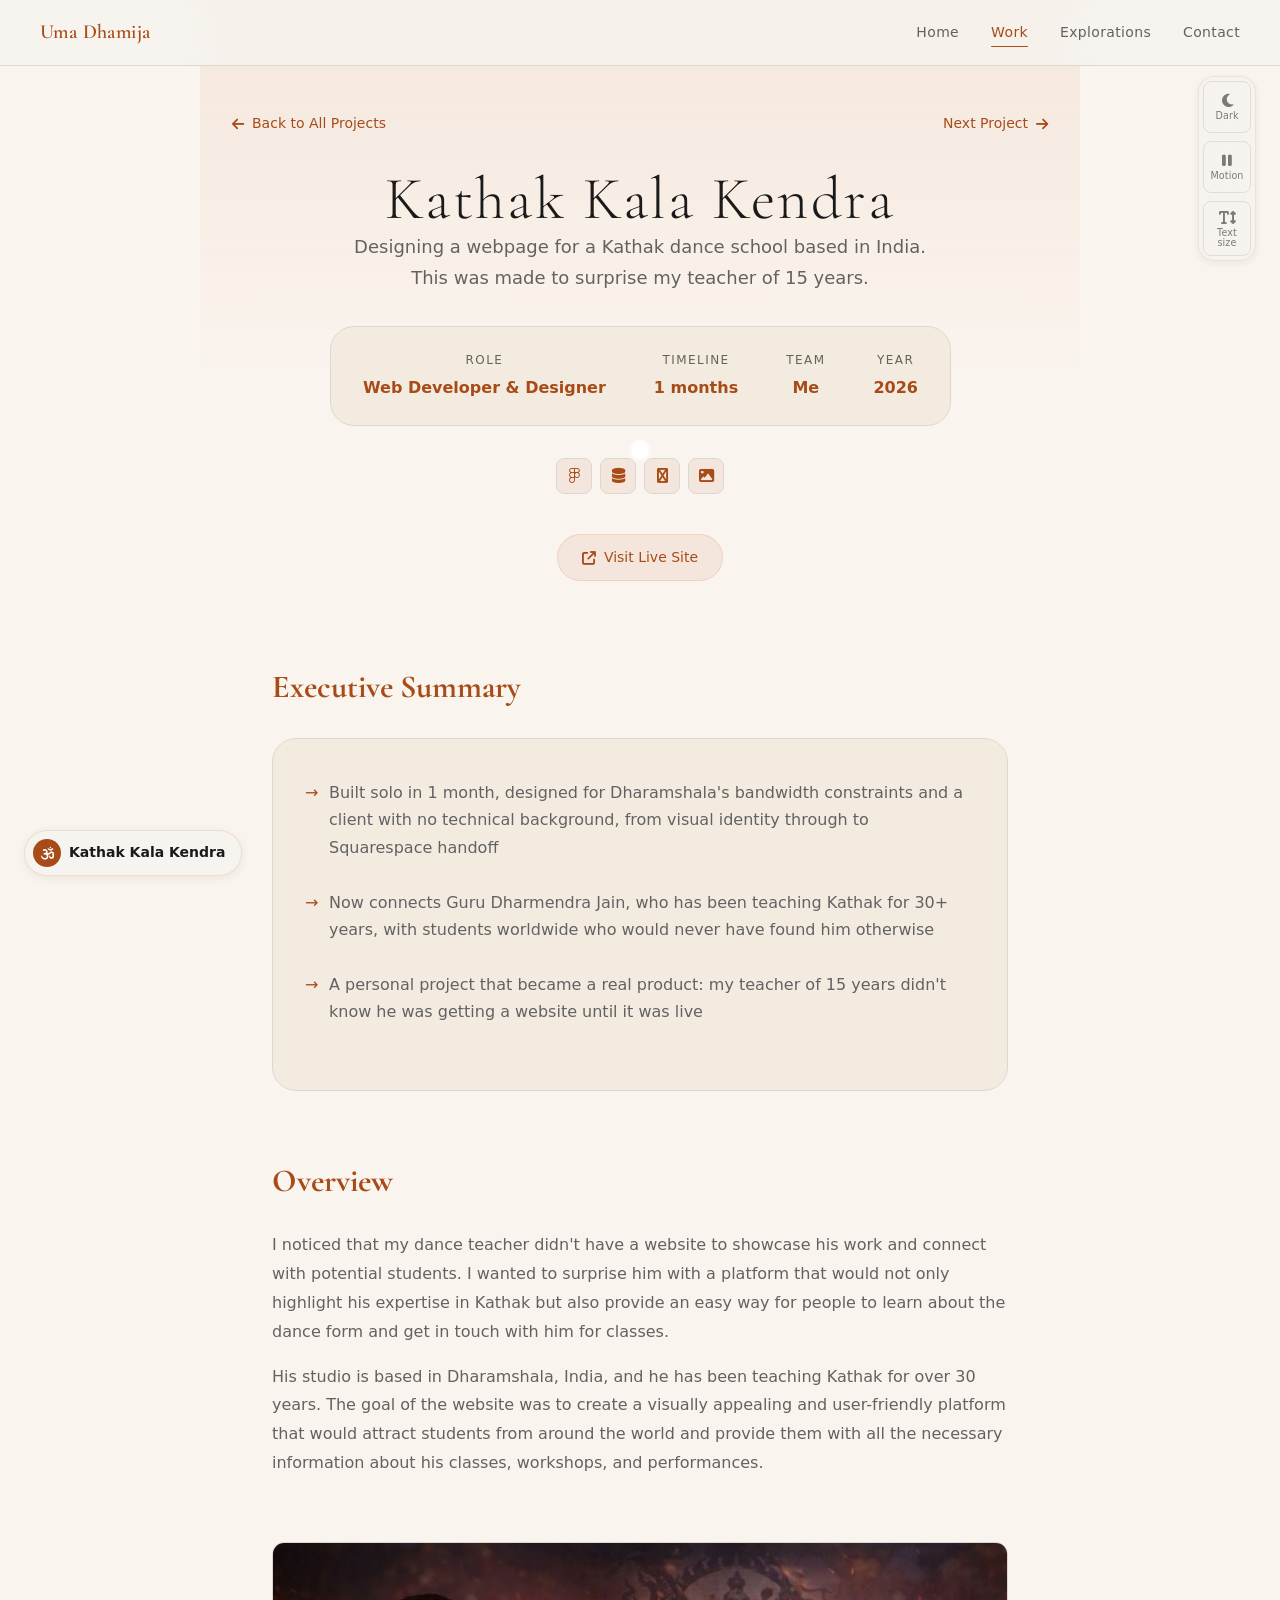
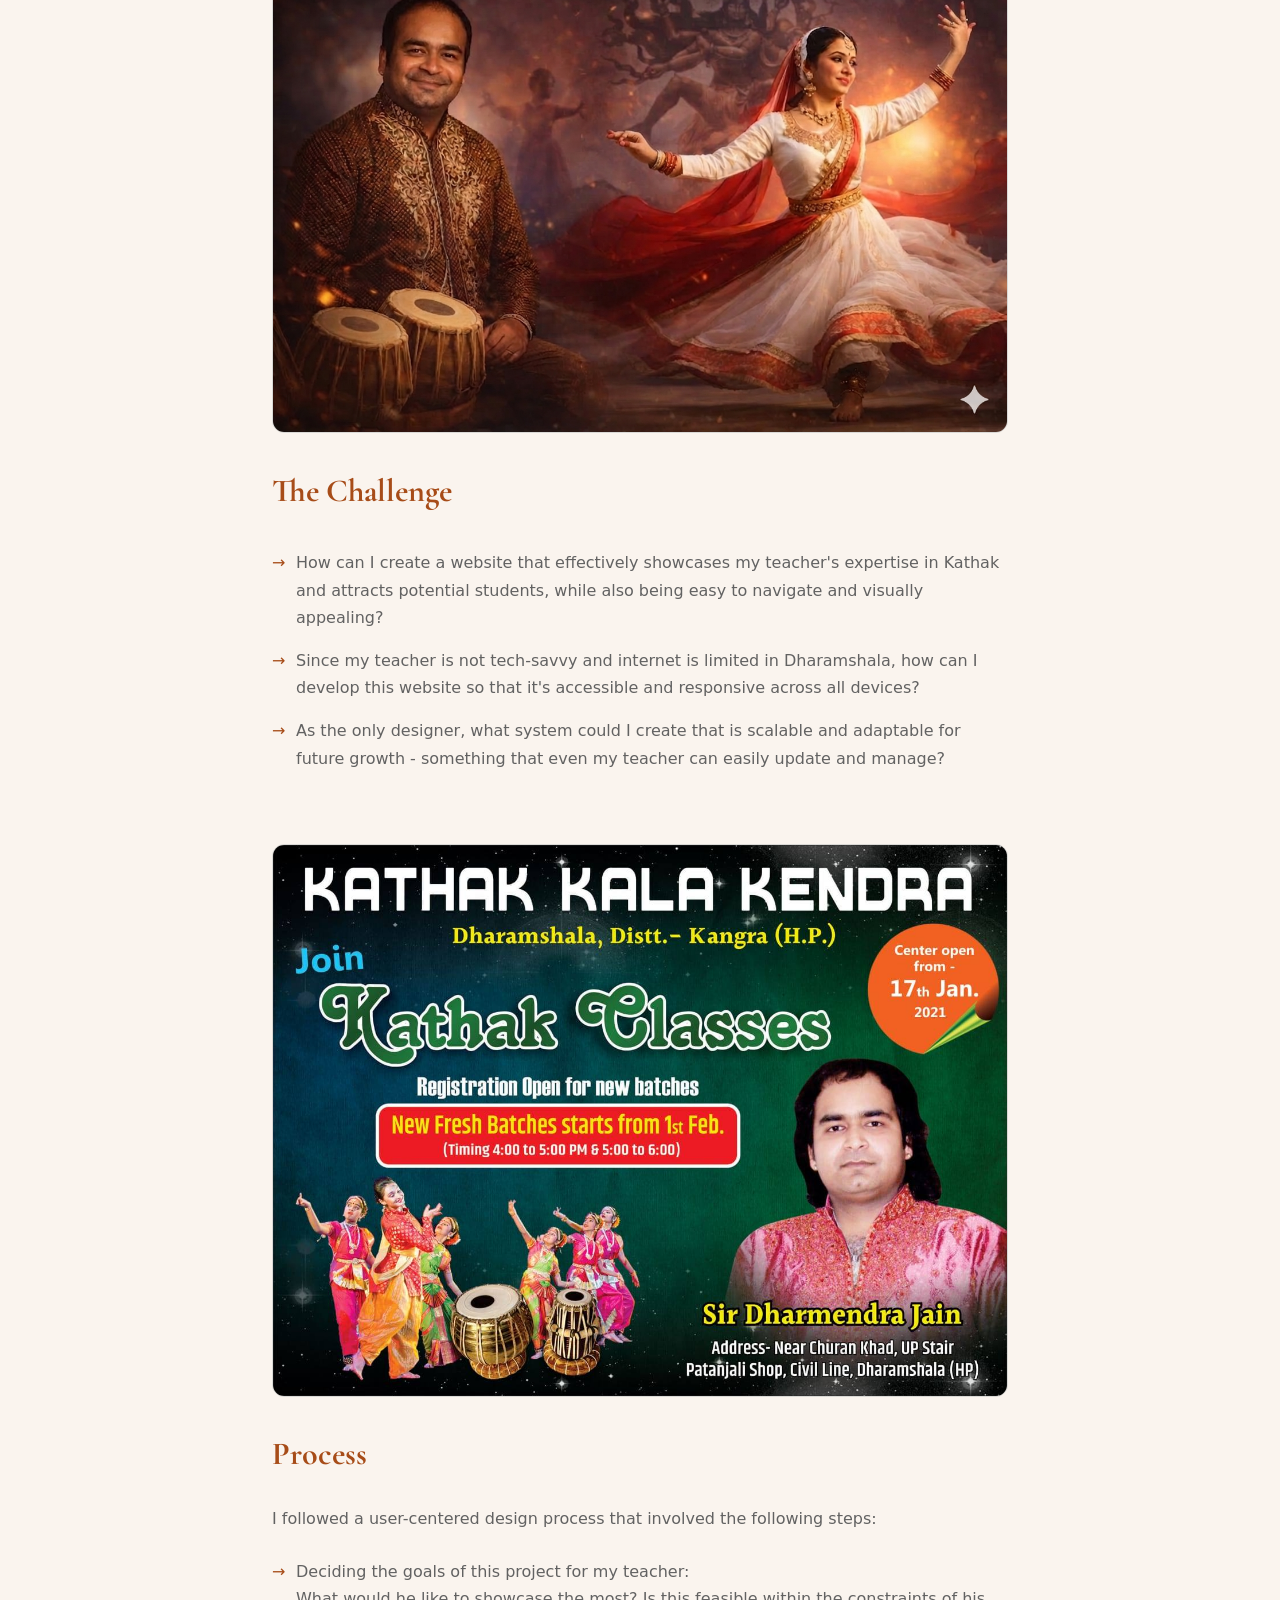
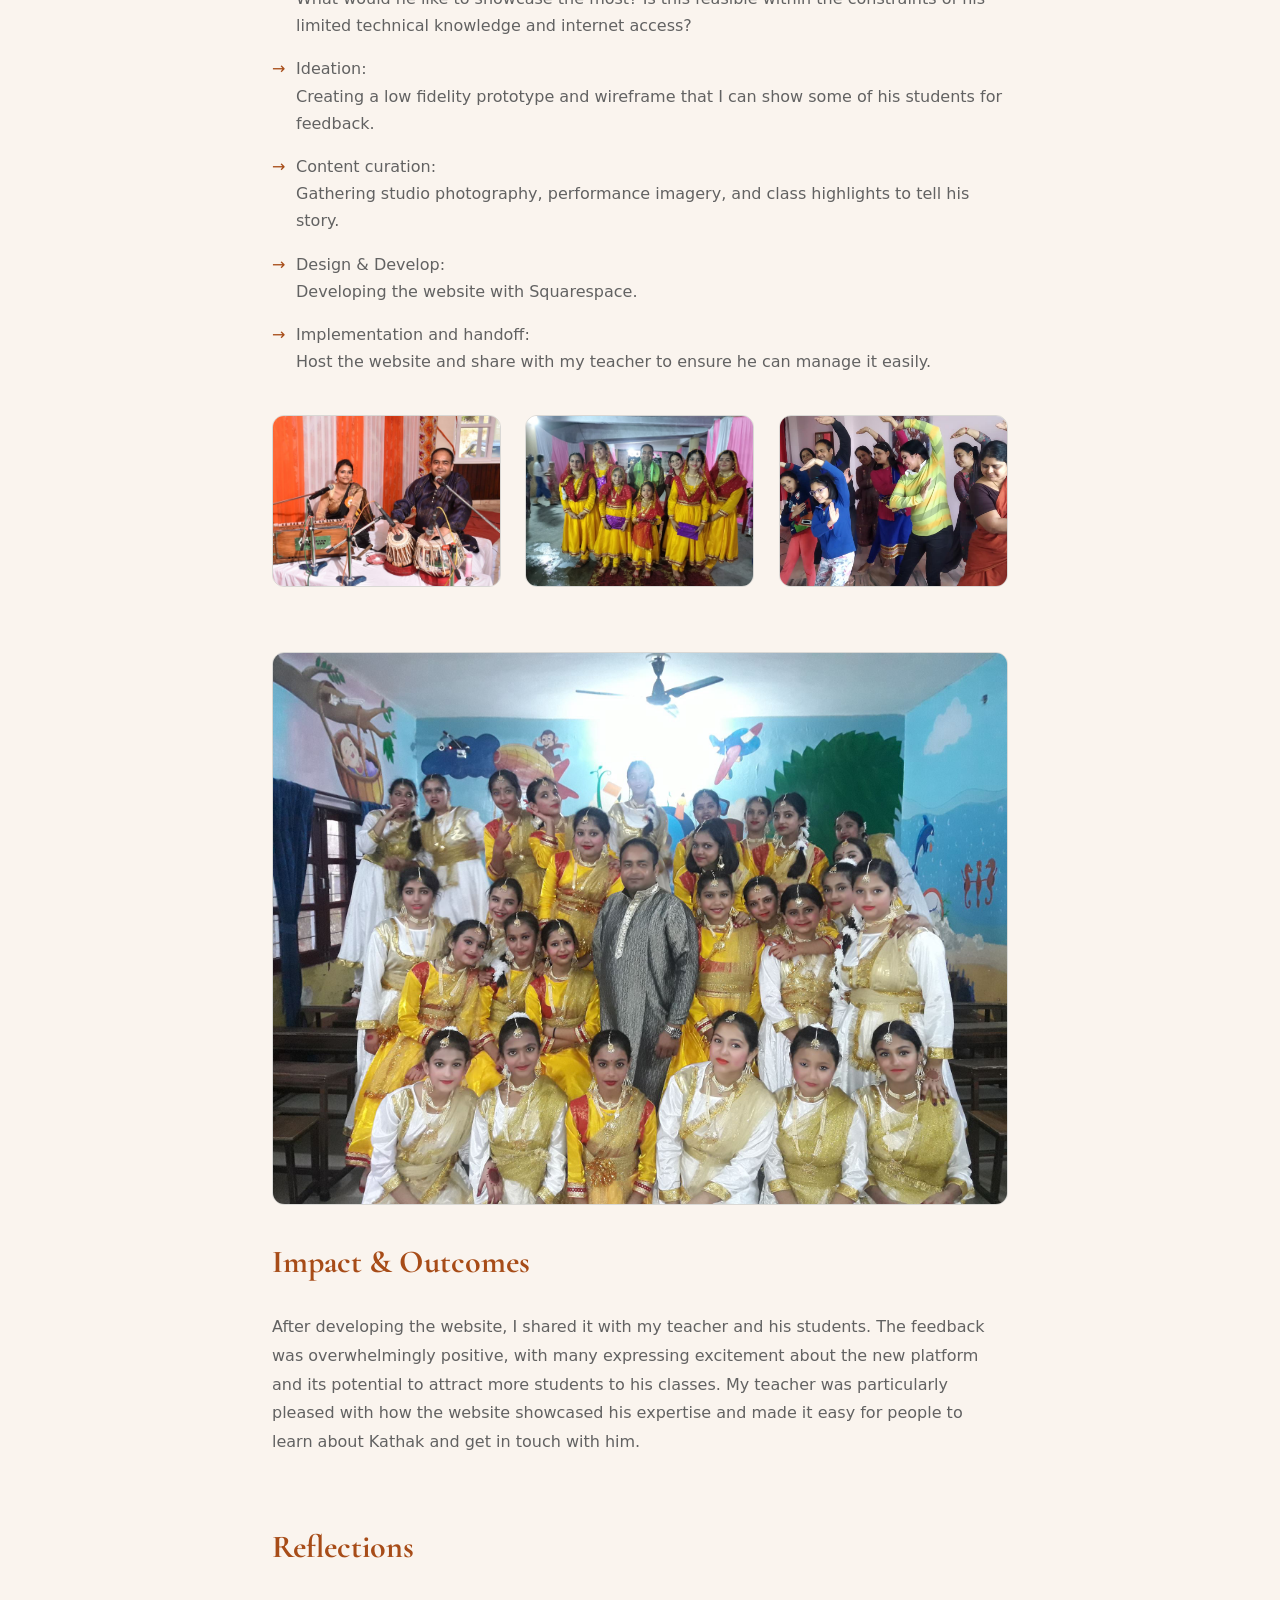
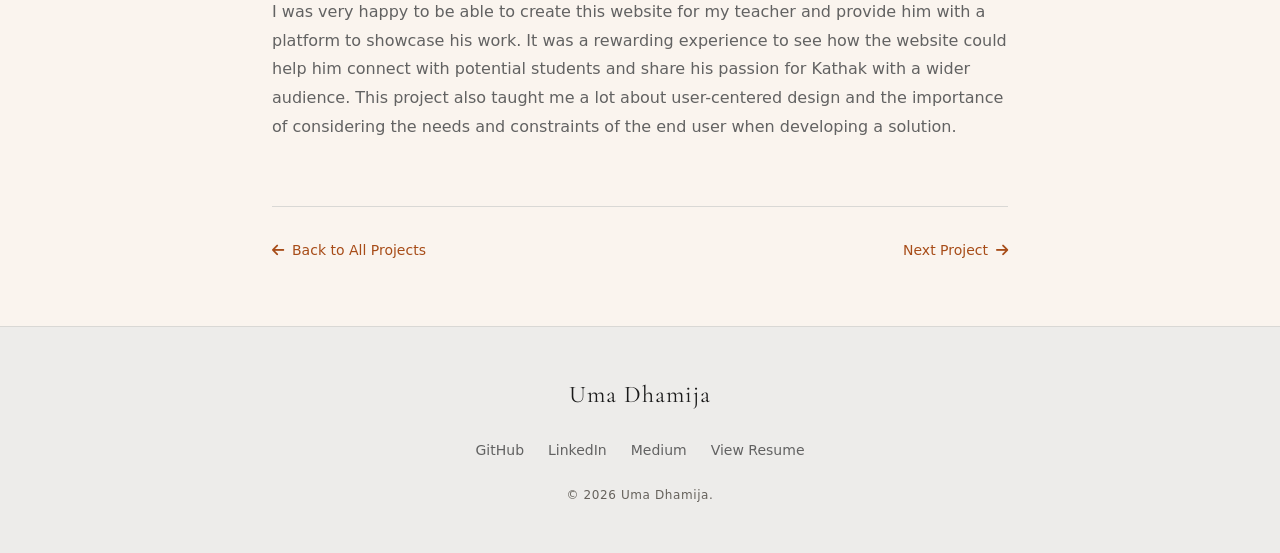
==== commit 9dda6d56: "Add project logos, banners, top nav, and site-wide image zoom - UPMC: swap badge icon and title logo" ====
--- a/kathak/index.html
+++ b/kathak/index.html
@@ -1,5 +1,5 @@
 <!DOCTYPE html>
-<html lang="en" data-theme="dark">
+<html lang="en" data-theme="light">
 <head>
     <meta charset="UTF-8">
     <meta name="viewport" content="width=device-width, initial-scale=1.0">
@@ -89,19 +89,19 @@
         }
     </style>
 </head>
-<body>
+<body data-project="kathak">
     <a class="skip-link" href="#main-content">Skip to main content</a>
 
     <div class="cursor-dot" aria-hidden="true"></div>
-    <div class="light-cursor-glow" aria-hidden="true"></div>
+    <div class="project-badge" aria-hidden="true">
+      <span class="project-badge-icon"><i class="fas fa-om" aria-hidden="true"></i></span>
+      <span class="project-badge-name">Kathak Kala Kendra</span>
+    </div>
 
     <div class="bg-layer" aria-hidden="true">
         <div class="storm-base"></div>
         <div class="storm-reveal" id="storm-reveal"></div>
         <div class="aurora-layer">
-            <div class="aurora-orb aurora-orb-1"></div>
-            <div class="aurora-orb aurora-orb-2"></div>
-            <div class="aurora-orb aurora-orb-3"></div>
         </div>
     </div>
     <!-- Accessibility Controls -->
@@ -147,10 +147,16 @@
     <main class="project-page" id="main-content">
     <!-- Project Hero -->
     <header class="project-page-hero">
-        <a href="../index.html#work" class="back-link">
-            <i class="fa-solid fa-arrow-left" aria-hidden="true"></i>Back to Work
-        </a>
-        
+        <div class="case-nav-header">
+            <a href="../index.html#work" class="back-link">
+                <i class="fa-solid fa-arrow-left" aria-hidden="true"></i>Back to All Projects
+            </a>
+            <a href="../openmined/index.html" class="back-link next-link">
+                Next Project
+                <i class="fas fa-arrow-right" aria-hidden="true"></i>
+            </a>
+        </div>
+
         <h1 class="project-page-title">Kathak Kala Kendra</h1>
         <p class="project-page-subtitle">
             Designing a webpage for a Kathak dance school based in India. This was made to surprise my teacher of 15 years.
@@ -204,7 +210,7 @@
             <h2>Executive Summary</h2>
             <div class="exec-summary-card">
               <ul class="exec-summary-list">
-                <li>Built solo in 1 month — designed for Dharamshala's bandwidth constraints and a client with no technical background, from visual identity through to Squarespace handoff</li>
+                <li>Built solo in 1 month, designed for Dharamshala's bandwidth constraints and a client with no technical background, from visual identity through to Squarespace handoff</li>
                 <li>Now connects Guru Dharmendra Jain, who has been teaching Kathak for 30+ years, with students worldwide who would never have found him otherwise</li>
                 <li>A personal project that became a real product: my teacher of 15 years didn't know he was getting a website until it was live</li>
               </ul>
--- a/styles.css
+++ b/styles.css
@@ -96,8 +96,12 @@
 
   /* Text */
   --text-primary:   #1A1A1A;
-  --text-secondary: #6B6B6B;
-  --text-muted:     #8a857d;
+  /* Darkened from #6B6B6B — fell just under 4.5:1 on the darkest
+     per-project card tier (bg-elevated). */
+  --text-secondary: #626262;
+  /* Darkened from #8a857d — the original failed WCAG AA (4.5:1) for
+     body text against several of the site's own light backgrounds. */
+  --text-muted:     #66625c;
   --text-on-accent: #ffffff;
 
   /* Accents */
@@ -148,7 +152,9 @@
   /* Text */
   --text-primary:   #dde0f5;
   --text-secondary: #a8afdd;
-  --text-muted:     #747ca3;
+  /* Lightened from #747ca3 for the same WCAG AA reason as the light
+     mode value above. */
+  --text-muted:     #9096b5;
   --text-on-accent: #ffffff;
 
   /* Accents */
@@ -286,12 +292,11 @@
    4. BACKGROUND SYSTEM
    
    Dark: storm-base (texture) + storm-reveal (lightning cursor)
-   Light: aurora orbs + cursor radial glow
-   
+   Light: aurora orbs
+
    Z-index stack:
    0 — bg-layer (contains all bg elements)
    1 — storm-reveal / aurora-layer
-   2 — light-cursor-glow
    10 — hero content
    900 — nav
    9000 — modals
@@ -354,9 +359,7 @@
 
 /* --- Light mode: living aurora orbs ---
    Three gradient orbs drift slowly in organic paths.
-   Pure CSS animation — no JS needed for this layer.
-   The cursor glow (light-cursor-glow) adds the
-   interactive element separately. */
+   Pure CSS animation — no JS needed for this layer. */
 .aurora-layer {
   position: absolute;
   inset: 0;
@@ -367,59 +370,6 @@
 
 [data-theme="light"] .aurora-layer { opacity: 1; }
 
-.aurora-orb {
-  position: absolute;
-  border-radius: 50%;
-  /* Heavy blur creates smooth, light-leak quality */
-  filter: blur(100px);
-  will-change: transform;
-  /* Ensure orbs don't cause scrollbars */
-  overflow: hidden;
-}
-
-.aurora-orb-1 {
-  width: clamp(400px, 55vw, 750px);
-  height: clamp(400px, 55vw, 750px);
-  background: radial-gradient(circle, var(--aurora-violet, rgba(167,139,250,0.38)) 0%, transparent 70%);
-  top: -15%;
-  left: -8%;
-  animation: aurora-drift-1 30s ease-in-out infinite;
-}
-
-.aurora-orb-2 {
-  width: clamp(350px, 45vw, 620px);
-  height: clamp(350px, 45vw, 620px);
-  background: radial-gradient(circle, var(--aurora-peach, rgba(253,186,140,0.32)) 0%, transparent 70%);
-  top: 30%;
-  right: -12%;
-  animation: aurora-drift-2 38s ease-in-out infinite;
-}
-
-.aurora-orb-3 {
-  width: clamp(300px, 40vw, 560px);
-  height: clamp(300px, 40vw, 560px);
-  background: radial-gradient(circle, var(--aurora-sky, rgba(147,197,253,0.28)) 0%, transparent 70%);
-  bottom: 5%;
-  left: 15%;
-  animation: aurora-drift-3 24s ease-in-out infinite;
-}
-
-@keyframes aurora-drift-1 {
-  0%,  100% { transform: translate(0, 0) scale(1); }
-  33%        { transform: translate(4%, 9%) scale(1.08); }
-  66%        { transform: translate(-3%, 4%) scale(0.94); }
-}
-
-@keyframes aurora-drift-2 {
-  0%,  100% { transform: translate(0, 0) scale(1); }
-  40%        { transform: translate(-7%, 5%) scale(1.12); }
-  75%        { transform: translate(3%, -6%) scale(0.92); }
-}
-
-@keyframes aurora-drift-3 {
-  0%,  100% { transform: translate(0, 0) scale(1); }
-  50%        { transform: translate(6%, -8%) scale(1.1); }
-}
 
 /* ============================================
    INTERACTIVE AURORA BLOBS
@@ -513,40 +463,6 @@
   ) !important;
   opacity: 1;
 }
-
-/* --- Light mode: cursor radial warmth ---
-   MUCH more visible than before — increased opacity,
-   radius, and contrast. Uses a warm violet-peach mix
-   that reads clearly on the ivory background.
-   JS positions via left/top (lerped). */
-.light-cursor-glow {
-  position: fixed;
-  width: 420px;
-  height: 420px;
-  border-radius: 50%;
-  background: radial-gradient(
-    circle,
-    rgba(100, 80, 240, 0.28) 0%,
-    rgba(160, 80, 220, 0.18) 28%,
-    rgba(80, 70, 229, 0.1) 55%,
-    rgba(120, 100, 255, 0.04) 72%,
-    transparent 85%
-  );
-  pointer-events: none;
-  transform: translate(-50%, -50%);
-  opacity: 0;
-  transition: opacity 0.5s var(--ease-smooth);
-  z-index: 2;
-  will-change: left, top;
-}
-
-/* Show in light mode when animations are active */
-[data-theme="light"] body:not(.quiet-mode) .light-cursor-glow {
-  opacity: 1;
-  /* Softer feathered edge — blur eliminates the hard circular boundary */
-  filter: blur(22px);
-}
-
 
 /* ============================================
    5. CUSTOM CURSOR
@@ -574,12 +490,14 @@
   box-shadow: 0 0 6px 2px rgba(143, 162, 255, 0.4);
 }
 
-/* Light mode dot — warm dark dot, visible against ivory */
+/* Light mode dot — tracks --accent-primary, so it (and the magnet
+   trail, which already used --accent-glow) pick up each project's
+   theme color automatically via the data-project overrides below. */
 [data-theme="light"] .cursor-dot {
-  background: #3730a3;  /* deep indigo — high contrast on ivory */
+  background: var(--accent-primary);
   opacity: 0.75;
   mix-blend-mode: normal;
-  box-shadow: 0 0 0 2px rgba(80, 70, 229, 0.15);
+  box-shadow: 0 0 0 2px var(--accent-glow);
 }
 
 /* Hide on touch/coarse devices */
@@ -758,7 +676,10 @@
   background: transparent;
   box-shadow: none;
   color: var(--text-secondary);
-  transition: transform var(--dur-fast) ease,
+  /* Magnetic hover — same --magnet-x/--magnet-y as .btn (JS treats
+     .control-btn as magnetic too, see dom.magneticBtns) */
+  transform: translate(var(--magnet-x, 0px), var(--magnet-y, 0px));
+  transition: transform var(--dur-fast) var(--ease-spring),
               background-color var(--t-base),
               border-color var(--t-base),
               color var(--t-base);
@@ -786,7 +707,7 @@
   color: var(--text-primary);
   border-color: var(--glass-border-hover);
   background: var(--accent-subtle);
-  transform: translateY(-1px);
+  transform: translate(var(--magnet-x, 0px), calc(var(--magnet-y, 0px) - 1px));
 }
 
 .control-btn:hover::before { opacity: 0.65; }
@@ -929,7 +850,10 @@
   background: var(--glass-bg);
   box-shadow: var(--shadow-sm);
   color: var(--text-secondary);
-  transition: transform var(--dur-fast) ease,
+  /* Magnetic hover — same --magnet-x/--magnet-y as .btn (JS treats
+     .social-link as magnetic too, see dom.magneticBtns) */
+  transform: translate(var(--magnet-x, 0px), var(--magnet-y, 0px));
+  transition: transform var(--dur-fast) var(--ease-spring),
               background-color var(--t-base),
               border-color var(--t-base),
               color var(--t-base);
@@ -978,7 +902,7 @@
   color: var(--text-primary);
   border-color: var(--glass-border-hover);
   background: var(--accent-subtle);
-  transform: translateY(-1px);
+  transform: translate(var(--magnet-x, 0px), calc(var(--magnet-y, 0px) - 1px));
 }
 
 .social-link:hover::before { opacity: 0.7; }
@@ -1004,6 +928,8 @@
    ============================================ */
 
 .btn {
+  appearance: none;
+  -webkit-appearance: none;
   padding: 0.78rem 1.7rem;
   border-radius: var(--r-pill);
   font-weight: 550;
@@ -1022,7 +948,10 @@
   background: rgba(12, 16, 34, 0.72);
   box-shadow: 0 8px 20px rgba(0, 0, 0, 0.3);
   color: var(--text-primary);
-  transition: transform var(--dur-fast) ease,
+  /* Magnetic hover — JS sets --magnet-x/--magnet-y (px) when the cursor
+     is nearby; 0px when it isn't, so idle buttons sit exactly in place. */
+  transform: translate(var(--magnet-x, 0px), var(--magnet-y, 0px));
+  transition: transform var(--dur-fast) var(--ease-spring),
               background-color var(--t-base),
               border-color var(--t-base),
               box-shadow var(--t-base),
@@ -1051,17 +980,17 @@
 
 .btn::after { content: none; }
 
-/* Hover: lift */
+/* Hover: lift (layered on top of whatever magnet offset is active) */
 .btn:hover {
-  transform: translateY(-1px);
+  transform: translate(var(--magnet-x, 0px), calc(var(--magnet-y, 0px) - 1px));
   border-color: var(--glass-border-hover);
   background: rgba(20, 26, 52, 0.82);
   box-shadow: 0 12px 26px rgba(0, 0, 0, 0.34);
 }
 
-/* Press: sink */
+/* Press: sink back to the magnet position */
 .btn:active {
-  transform: translateY(0);
+  transform: translate(var(--magnet-x, 0px), var(--magnet-y, 0px));
   box-shadow: 0 5px 14px rgba(0, 0, 0, 0.3);
 }
 
@@ -1293,7 +1222,7 @@
 .project-card {
   display: block;
   background: var(--bg-card);
-  border: 1px solid rgba(217, 216, 213, 0.35);
+  border: 1px solid var(--project-card-border, rgba(217, 216, 213, 0.35));
   border-radius: var(--r-xl);
   overflow: hidden;
   position: relative;
@@ -1307,7 +1236,7 @@
 
 .project-card:not(.coming-soon):hover {
   box-shadow: var(--shadow-hover);
-  border-color: var(--glass-border-hover);
+  border-color: var(--project-card-border-hover, var(--glass-border-hover));
 }
 
 .project-card:not(.coming-soon):hover:not(.tilt-card) {
@@ -1466,6 +1395,7 @@
   color: var(--text-primary);
   margin-bottom: var(--sp-2);
   line-height: 1.3;
+  
 }
 
 .project-body p {
@@ -1487,12 +1417,73 @@
 .tag {
   padding: 0.3rem 0.875rem;
   background: var(--accent-subtle);
-  border: 1px solid var(--border-subtle);
+  border: 1px solid var(--project-card-border, var(--border-subtle));
   border-radius: var(--r-pill);
   font-size: var(--text-xs);
   color: var(--accent-primary);
   font-weight: 500;
   letter-spacing: 0.03em;
+}
+
+/* --- Homepage Work-section cards: border picks up each project's
+   own color (data-project on the card itself, since the homepage
+   isn't scoped to a single project the way case study pages are).
+   Tag pills stay the site-wide purple by request — only the border
+   is per-project. Values match each project's own theme — see
+   PER-PROJECT CASE STUDY THEMES further down if these ever need to
+   change together. --- */
+.project-card[data-project="openmined"] {
+  --project-card-border: rgba(59, 79, 224, 0.12);
+  --project-card-border-hover: rgba(59, 79, 224, 0.24);
+}
+[data-theme="dark"] .project-card[data-project="openmined"] {
+  --project-card-border: rgba(141, 160, 255, 0.14);
+  --project-card-border-hover: rgba(141, 160, 255, 0.3);
+}
+
+.project-card[data-project="kathak"] {
+  --project-card-border: rgba(184, 84, 26, 0.14);
+  --project-card-border-hover: rgba(184, 84, 26, 0.28);
+}
+[data-theme="dark"] .project-card[data-project="kathak"] {
+  --project-card-border: rgba(227, 145, 90, 0.16);
+  --project-card-border-hover: rgba(227, 145, 90, 0.32);
+}
+
+.project-card[data-project="upmc"] {
+  --project-card-border: rgba(201, 123, 46, 0.13);
+  --project-card-border-hover: rgba(201, 123, 46, 0.26);
+}
+[data-theme="dark"] .project-card[data-project="upmc"] {
+  --project-card-border: rgba(227, 165, 103, 0.16);
+  --project-card-border-hover: rgba(227, 165, 103, 0.32);
+}
+
+.project-card[data-project="meditationwise"] {
+  --project-card-border: rgba(21, 129, 140, 0.13);
+  --project-card-border-hover: rgba(21, 129, 140, 0.26);
+}
+[data-theme="dark"] .project-card[data-project="meditationwise"] {
+  --project-card-border: rgba(95, 196, 206, 0.15);
+  --project-card-border-hover: rgba(95, 196, 206, 0.3);
+}
+
+.project-card[data-project="scooter"] {
+  --project-card-border: rgba(232, 89, 12, 0.14);
+  --project-card-border-hover: rgba(232, 89, 12, 0.28);
+}
+[data-theme="dark"] .project-card[data-project="scooter"] {
+  --project-card-border: rgba(255, 138, 76, 0.16);
+  --project-card-border-hover: rgba(255, 138, 76, 0.32);
+}
+
+.project-card[data-project="northwestern"] {
+  --project-card-border: rgba(33, 88, 214, 0.12);
+  --project-card-border-hover: rgba(33, 88, 214, 0.24);
+}
+[data-theme="dark"] .project-card[data-project="northwestern"] {
+  --project-card-border: rgba(124, 168, 255, 0.14);
+  --project-card-border-hover: rgba(124, 168, 255, 0.3);
 }
 
 /* Tool icons row */
@@ -1680,8 +1671,6 @@
 .carousel-track {
   position: relative;
   height: 360px;
-  perspective: 1800px;
-  transform-style: preserve-3d;
 }
 
 .carousel-card {
@@ -1696,7 +1685,6 @@
   -webkit-appearance: none;
   cursor: pointer;
   text-align: center;
-  transform-style: preserve-3d;
   transform-origin: center center;
   opacity: 0;
   pointer-events: none;
@@ -1716,33 +1704,41 @@
   pointer-events: none;
 }
 
+/* Positioning below is intentionally plain 2D (translate/scale/rotate only —
+   no rotateY/translateZ/perspective). A 3D coverflow tilt here previously
+   caused getBoundingClientRect() to stop matching the actual painted
+   position for off-center cards, so real clicks (and taps) landed on the
+   track behind the card instead of the card itself — clicking them did
+   nothing. Plain 2D transforms keep the same fanned-out look without that
+   hit-testing mismatch. */
+
 .carousel-card.active {
   opacity: 1;
-  transform: translateX(-50%) rotateY(0deg) scale(1) translateZ(0);
+  transform: translateX(-50%) scale(1);
   z-index: 5;
 }
 
 .carousel-card.prev {
   opacity: 0.88;
-  transform: translateX(calc(-50% - 12rem)) rotateY(35deg) scale(0.88) translateZ(-80px);
+  transform: translateX(calc(-50% - 12rem)) scale(0.88) rotate(-4deg);
   z-index: 4;
 }
 
 .carousel-card.prev2 {
   opacity: 0.52;
-  transform: translateX(calc(-50% - 21rem)) rotateY(55deg) scale(0.75) translateZ(-160px);
+  transform: translateX(calc(-50% - 21rem)) scale(0.75) rotate(-7deg);
   z-index: 3;
 }
 
 .carousel-card.next {
   opacity: 0.88;
-  transform: translateX(calc(-50% + 12rem)) rotateY(-35deg) scale(0.88) translateZ(-80px);
+  transform: translateX(calc(-50% + 12rem)) scale(0.88) rotate(4deg);
   z-index: 4;
 }
 
 .carousel-card.next2 {
   opacity: 0.52;
-  transform: translateX(calc(-50% + 21rem)) rotateY(-55deg) scale(0.75) translateZ(-160px);
+  transform: translateX(calc(-50% + 21rem)) scale(0.75) rotate(7deg);
   z-index: 3;
 }
 
@@ -2593,6 +2589,17 @@
   justify-content: flex-end;
 }
 
+/* Same back/next pair, mirrored at the top of the page */
+.case-nav-header {
+  display: flex;
+  align-items: center;
+  gap: var(--sp-3);
+  flex-wrap: wrap;
+  margin-bottom: var(--sp-8);
+}
+
+.case-nav-header .back-link { margin-bottom: 0; }
+
 .project-lead {
   font-size: var(--text-lg);
   color: var(--text-secondary);
@@ -2638,7 +2645,7 @@
   height: 100%;
 }
 
-.project-page .case-img.expandable-media {
+.project-page .expandable-media {
   cursor: zoom-in;
 }
 
@@ -2670,26 +2677,43 @@
   margin-top: 0;
 }
 
+.article-read-time {
+  font-size: var(--text-xs);
+  font-weight: 400;
+  opacity: 0.7;
+  white-space: nowrap;
+}
+
+/* Most recent piece gets a bit more visual weight — no label, just a
+   slightly stronger version of the same pill styling. */
+.article-links li:last-child .project-cta-link {
+  background: var(--accent-glow);
+  border-color: var(--accent-primary);
+  font-weight: 600;
+}
+
 
 /* ============================================
    18. RESPONSIVE
    ============================================ */
 
 @media (max-width: 1100px) {
+  /* Plain 2D transforms — see note at the base .carousel-card rules on
+     why rotateY/translateZ were removed (they broke click hit-testing). */
   .carousel-card.prev {
-    transform: translateX(calc(-50% - 10rem)) rotateY(35deg) scale(0.88) translateZ(-80px);
+    transform: translateX(calc(-50% - 10rem)) scale(0.88) rotate(-4deg);
   }
 
   .carousel-card.prev2 {
-    transform: translateX(calc(-50% - 16rem)) rotateY(55deg) scale(0.75) translateZ(-160px);
+    transform: translateX(calc(-50% - 16rem)) scale(0.75) rotate(-7deg);
   }
 
   .carousel-card.next {
-    transform: translateX(calc(-50% + 10rem)) rotateY(-35deg) scale(0.88) translateZ(-80px);
+    transform: translateX(calc(-50% + 10rem)) scale(0.88) rotate(4deg);
   }
 
   .carousel-card.next2 {
-    transform: translateX(calc(-50% + 16rem)) rotateY(-55deg) scale(0.75) translateZ(-160px);
+    transform: translateX(calc(-50% + 16rem)) scale(0.75) rotate(7deg);
   }
 }
 
@@ -2771,19 +2795,19 @@
   }
 
   .carousel-card.prev {
-    transform: translateX(calc(-50% - 7.75rem)) rotateY(35deg) scale(0.88) translateZ(-80px);
+    transform: translateX(calc(-50% - 7.75rem)) scale(0.88) rotate(-4deg);
   }
 
   .carousel-card.prev2 {
-    transform: translateX(calc(-50% - 12rem)) rotateY(55deg) scale(0.75) translateZ(-160px);
+    transform: translateX(calc(-50% - 12rem)) scale(0.75) rotate(-7deg);
   }
 
   .carousel-card.next {
-    transform: translateX(calc(-50% + 7.75rem)) rotateY(-35deg) scale(0.88) translateZ(-80px);
+    transform: translateX(calc(-50% + 7.75rem)) scale(0.88) rotate(4deg);
   }
 
   .carousel-card.next2 {
-    transform: translateX(calc(-50% + 12rem)) rotateY(-55deg) scale(0.75) translateZ(-160px);
+    transform: translateX(calc(-50% + 12rem)) scale(0.75) rotate(7deg);
   }
 
   #education {
@@ -2857,7 +2881,8 @@
     grid-template-columns: 1fr;
   }
 
-  .case-nav-footer {
+  .case-nav-footer,
+  .case-nav-header {
     flex-direction: column;
     align-items: flex-start;
   }
@@ -2931,10 +2956,8 @@
   body { cursor: auto !important; }
 
   /* Disable decorative animations — keep functional state transitions */
-  .aurora-orb,
   .scroll-indicator,
   .storm-reveal,
-  .light-cursor-glow,
   .cursor-dot {
     display: none !important;
   }
@@ -3017,7 +3040,6 @@
 /* User-toggled quiet mode — more permissive than prefers-reduced-motion
    (keeps some transitions for usability) */
 body.quiet-mode .storm-reveal,
-body.quiet-mode .light-cursor-glow,
 body.quiet-mode .cursor-dot { display: none !important; }
 
 @media (pointer: fine) {
@@ -3041,8 +3063,6 @@
     transform: none;
   }
 }
-
-body.quiet-mode .aurora-orb { animation-play-state: paused; }
 
 body.quiet-mode .tilt-card {
   transform: none !important;
@@ -3190,6 +3210,61 @@
 
 
 /* ============================================
+   23b. PROJECT BADGE — fixed bottom-left logo + name
+   Replaces the old cursor-trailing companion. Static, decorative
+   (aria-hidden — the project name is already the page's own H1),
+   present on every case study page only.
+   ============================================ */
+
+.project-badge {
+  position: fixed;
+  bottom: var(--sp-6);
+  left: var(--sp-6);
+  z-index: 902;
+  display: flex;
+  align-items: center;
+  gap: var(--sp-2);
+  padding: var(--sp-2) var(--sp-4) var(--sp-2) var(--sp-2);
+  background: var(--glass-bg);
+  border: 1px solid var(--glass-border);
+  border-radius: var(--r-pill);
+  backdrop-filter: blur(12px);
+  -webkit-backdrop-filter: blur(12px);
+  box-shadow: var(--shadow-sm);
+  pointer-events: none;
+}
+
+.project-badge-logo {
+  width: 28px;
+  height: 28px;
+  border-radius: 50%;
+  object-fit: cover;
+  display: block;
+  flex-shrink: 0;
+}
+
+.project-badge-icon {
+  width: 28px;
+  height: 28px;
+  border-radius: 50%;
+  display: flex;
+  align-items: center;
+  justify-content: center;
+  font-size: 13px;
+  color: var(--text-on-accent);
+  background: var(--accent-primary);
+  flex-shrink: 0;
+}
+
+.project-badge-name {
+  font-size: var(--text-sm);
+  font-weight: 600;
+  color: var(--text-primary);
+  white-space: nowrap;
+}
+
+
+/* ============================================
    24. WORK SECTION — HORIZONTAL SCROLL
    ============================================ */
 
@@ -3206,13 +3281,10 @@
   gap: clamp(1.5rem, 2.5vw, 2rem);
   scroll-snap-type: x mandatory;
   -webkit-overflow-scrolling: touch;
-  padding: var(--sp-4) 120px var(--sp-6) var(--sp-6);
+  padding: var(--sp-4) var(--sp-6) var(--sp-6);
   scrollbar-width: thin;
   scrollbar-color: var(--border) transparent;
   grid-template-columns: unset;
-  /* Fade cards out at the right edge without any color overlay */
-  mask-image: linear-gradient(to right, black 0%, black 84%, transparent 98%);
-  -webkit-mask-image: linear-gradient(to right, black 0%, black 84%, transparent 98%);
 }
 
 .projects-grid::-webkit-scrollbar { height: 3px; }
@@ -3286,12 +3358,42 @@
   line-height: 1.3;
 }
 
+/* Horizontal-scroll hint — sits under the grid, right-aligned.
+   Purely decorative (aria-hidden); native swipe/scrollbar does the work. */
+.work-scroll-hint {
+  display: flex;
+  align-items: center;
+  justify-content: flex-end;
+  gap: var(--sp-2);
+  margin-top: calc(var(--sp-2) * -1);
+  padding-right: var(--sp-6);
+  color: var(--text-muted);
+  font-size: var(--text-xs);
+  letter-spacing: 0.08em;
+  text-transform: uppercase;
+  pointer-events: none;
+}
+
+.work-scroll-hint i {
+  color: var(--accent-primary);
+  animation: work-scroll-nudge 1.6s ease-in-out infinite;
+}
+
+@keyframes work-scroll-nudge {
+  0%, 100% { transform: translateX(0); opacity: 0.5; }
+  50%      { transform: translateX(6px); opacity: 1; }
+}
+
+@media (prefers-reduced-motion: reduce) {
+  .work-scroll-hint i { animation: none; opacity: 0.7; }
+}
+
 @media (max-width: 768px) {
+  /* Swipe is self-evident on touch — hide the hint */
+  .work-scroll-hint { display: none; }
+
   .projects-grid {
     padding-right: 60px;
-    /* Remove gradient mask on mobile — causes rendering glitches */
-    mask-image: none;
-    -webkit-mask-image: none;
     /* Ensure grid doesn't expand body width */
     width: 100%;
     box-sizing: border-box;
@@ -3327,10 +3429,11 @@
   margin-bottom: calc(var(--sp-8) + 20px);
 }
 
-/* Give the stack container horizontal breathing room so rotated
-   card corners don't clip against anything */
+/* Give the stack container horizontal breathing room so rotated,
+   fanned-out card corners don't clip against anything.
+   Widened alongside the deck-card fan/tilt increase below. */
 .writing-stack {
-  padding: 0 var(--sp-6);
+  padding: 0 var(--sp-16);
 }
 
 .deck-card {
@@ -3364,21 +3467,21 @@
   pointer-events: auto;
 }
 
-/* 1 behind — tilted clockwise; right side peeks right, left side peeks left */
+/* 1 behind — fanned out to the right and tilted clockwise */
 .deck-card[data-deck-pos="1"] {
-  transform: translateY(10px) rotate(3deg);
+  transform: translate(28px, 18px) rotate(10deg);
   z-index: 9;
-  opacity: 0.82;
+  opacity: 0.9;
   box-shadow: var(--shadow-card);
   pointer-events: none;
   background: var(--bg-elevated);
 }
 
-/* 2 behind — tilted counter-clockwise; opposite corners peek out */
+/* 2 behind — fanned out further to the left and tilted counter-clockwise */
 .deck-card[data-deck-pos="2"] {
-  transform: translateY(18px) rotate(-2.5deg);
+  transform: translate(-34px, 32px) rotate(-11deg);
   z-index: 8;
-  opacity: 0.58;
+  opacity: 0.75;
   box-shadow: var(--shadow-sm);
   pointer-events: none;
   background: var(--bg-elevated);
@@ -3505,7 +3608,7 @@
 }
 
 @media (max-width: 480px) {
-  .writing-stack { max-width: 100%; }
+  .writing-stack { max-width: 100%; padding: 0 var(--sp-6); }
   .deck-viewport { height: 340px; }
   .deck-card { padding: var(--sp-6); }
 }
@@ -4001,6 +4104,18 @@
   outline-offset: 3px;
 }
 
+/* Filled variant — used on the flip-card front so the CTA is visible without flipping */
+.view-results-btn--primary {
+  background: var(--accent-primary);
+  color: var(--text-on-accent);
+  border-color: var(--accent-primary);
+}
+
+.view-results-btn--primary:hover {
+  background: var(--accent-secondary);
+  border-color: var(--accent-secondary);
+}
+
 
 /* --- Artifact modal --- */
 .artifact-modal {
@@ -4472,11 +4587,10 @@
 
   /* --- Hide all decorative visual effects --- */
   .aurora-layer,
-  .aurora-orb,
   .storm-base,
   .storm-reveal,
-  .light-cursor-glow,
   .cursor-dot,
+  .project-badge,
   .aurora-blobs,
   .vibe-badge,
   .scroll-indicator {
@@ -4553,13 +4667,386 @@
     display: none !important;
   }
 
-  /* --- No aurora orb drift --- */
-  .aurora-orb {
-    animation: none !important;
-  }
-
   /* --- Nav-link underline: still functional but instant --- */
   .nav-links a::after {
     transition: none !important;
   }
 }
+
+
+/* ============================================
+   27b. KINDRED (OpenMined case study — summer results)
+   ============================================ */
+
+/* Stat grid — replaces the old flat overview.png stat image with
+   editable markup, styled after the existing .meta-value/.meta-label
+   pattern already used in the project hero. */
+.stat-grid {
+  display: grid;
+  grid-template-columns: repeat(auto-fit, minmax(120px, 1fr));
+  gap: var(--sp-6);
+  padding: var(--sp-8);
+}
+
+.stat-item { text-align: center; }
+
+.stat-number {
+  display: block;
+  font-family: var(--font-display);
+  font-size: clamp(1.75rem, 4vw, 2.5rem);
+  font-weight: 600;
+  color: var(--accent-primary);
+  line-height: 1.1;
+}
+
+.stat-label {
+  display: block;
+  margin-top: var(--sp-2);
+  font-size: var(--text-xs);
+  letter-spacing: 0.06em;
+  text-transform: uppercase;
+  color: var(--text-muted);
+  line-height: 1.4;
+}
+
+/* Hero banner — full-width case-study banner/thumbnail, wider than the
+   740px body column. .kindred-hero-banner is OpenMined's original name for
+   this treatment; .case-hero-banner is the generic alias other projects use. */
+.kindred-hero-banner,
+.case-hero-banner {
+  max-width: 960px;
+  margin: var(--sp-8) auto var(--sp-12);
+  border-radius: var(--r-xl);
+  overflow: hidden;
+  box-shadow: var(--shadow-card);
+}
+
+.kindred-hero-banner img,
+.case-hero-banner img { width: 100%; display: block; }
+
+/* Same 960px treatment, but usable nested inside the 740px .project-body-content
+   column (e.g. mid-page, next to a callout) — breaks out symmetrically instead
+   of just capping at the column width. */
+.case-hero-banner--breakout {
+  width: min(960px, calc(100vw - 2 * var(--sp-8)));
+  margin-top: var(--sp-8);
+  margin-bottom: var(--sp-12);
+  margin-left: calc(50% - min(480px, calc(50vw - var(--sp-8))));
+  border-radius: var(--r-xl);
+  overflow: hidden;
+  box-shadow: var(--shadow-card);
+}
+
+.case-hero-banner--breakout img { width: 100%; display: block; }
+
+/* Feature grid — 4(+1) validated features. Cards reuse .artifact-frame
+   for the border/radius/lightbox-click behavior already wired up
+   site-wide, plus this class for grid placement. */
+.kindred-feature-grid {
+  display: grid;
+  grid-template-columns: repeat(auto-fit, minmax(220px, 1fr));
+  gap: var(--sp-4);
+  margin-top: var(--sp-6);
+  /* Cards size to their own image height instead of stretching to
+     match the tallest row-mate — these screenshots vary in aspect
+     ratio, and stretching left uneven empty space that read as
+     misalignment. */
+  align-items: start;
+}
+
+.kindred-feature-grid .artifact-frame {
+  margin-bottom: 0;
+  /* Center each card's image within its column so slightly
+     different-width source exports still line up visually. */
+  display: flex;
+  flex-direction: column;
+  align-items: center;
+}
+
+.kindred-feature-grid .artifact-frame img {
+  width: auto;
+  max-width: 100%;
+  margin: 0 auto;
+}
+
+/* Co-design photo + framework diagrams share the same artifact-frame
+   treatment as the rest of the page, with a caption underneath. */
+.kindred-caption {
+  font-size: var(--text-sm);
+  color: var(--text-secondary);
+  line-height: 1.7;
+  margin-top: var(--sp-3);
+}
+
+
+/* ============================================
+   28. PER-PROJECT CASE STUDY THEMES
+
+   Each case study page carries data-project="x" on <body>.
+   Overriding the same tokens the rest of the site already reads
+   (--accent-*, --glass-border*, --tilt-stroke-*) means every
+   button, tag, glow, tilt-card border, and shadow on that page
+   re-themes automatically — no component rules duplicated.
+
+   Light-mode values first (the site default); each project also
+   gets a [data-theme="dark"] pairing so the accent stays legible
+   if a visitor switches themes mid-page.
+   ============================================ */
+
+/* --- OpenMined: privacy-preserving AI — cool indigo-electric,
+   quiet mesh-grid texture nodding to encrypted/networked data --- */
+body[data-project="openmined"] {
+  --accent-primary:   #3B4FE0;
+  /* Darkened slightly from #6C4EF0 — fell just under 4.5:1 on this
+     project's darkest card tier. */
+  --accent-secondary: #6545EF;
+  --accent-subtle:    rgba(59, 79, 224, 0.07);
+  --accent-glow:      rgba(59, 79, 224, 0.13);
+  --accent-glow-lg:   rgba(59, 79, 224, 0.22);
+  --glass-border:       rgba(59, 79, 224, 0.12);
+  --glass-border-hover: rgba(59, 79, 224, 0.24);
+  --tilt-stroke-1: rgba(59, 79, 224, 0.55);
+  --tilt-stroke-2: rgba(108, 78, 240, 0.4);
+  --tilt-stroke-3: rgba(59, 79, 224, 0.2);
+  /* Tinted page background — carries the theme through the whole
+     scroll, not just the hero */
+  --bg:           #F3F3FA;
+  --surface:      #EBEBF5;
+  --bg-card:      #EBEBF5;
+  --bg-elevated:  #E4E4F0;
+}
+
+[data-theme="dark"] body[data-project="openmined"] {
+  --accent-primary:   #8DA0FF;
+  --accent-secondary: #B39BFF;
+  --accent-subtle:    rgba(141, 160, 255, 0.1);
+  --accent-glow:      rgba(141, 160, 255, 0.2);
+  --accent-glow-lg:   rgba(141, 160, 255, 0.34);
+  --glass-border:       rgba(141, 160, 255, 0.14);
+  --glass-border-hover: rgba(141, 160, 255, 0.3);
+  --bg:           #0A0D1C;
+  --surface:      #0F1330;
+  --bg-card:      #151A3E;
+  --bg-elevated:  #1B2150;
+}
+
+body[data-project="openmined"] .project-page-hero {
+  background-image: radial-gradient(var(--accent-subtle) 1px, transparent 1px);
+  background-size: 26px 26px;
+}
+
+/* --- Kathak Kala Kendra: warm, cultural, marigold/terracotta --- */
+body[data-project="kathak"] {
+  /* Darkened from #B8541A/#D68A2E — originals fell short of 4.5:1
+     body-text contrast against this project's own light background. */
+  --accent-primary:   #A74C18;
+  --accent-secondary: #8E5A1C;
+  --accent-subtle:    rgba(184, 84, 26, 0.08);
+  --accent-glow:      rgba(184, 84, 26, 0.15);
+  --accent-glow-lg:   rgba(184, 84, 26, 0.24);
+  --glass-border:       rgba(184, 84, 26, 0.14);
+  --glass-border-hover: rgba(184, 84, 26, 0.28);
+  --tilt-stroke-1: rgba(184, 84, 26, 0.55);
+  --tilt-stroke-2: rgba(214, 138, 46, 0.4);
+  --tilt-stroke-3: rgba(184, 84, 26, 0.2);
+  --bg:           #FAF4EE;
+  --surface:      #F4EBE0;
+  --bg-card:      #F4EBE0;
+  --bg-elevated:  #EFE3D4;
+}
+
+[data-theme="dark"] body[data-project="kathak"] {
+  --accent-primary:   #E3915A;
+  --accent-secondary: #F0B15E;
+  --accent-subtle:    rgba(227, 145, 90, 0.12);
+  --accent-glow:      rgba(227, 145, 90, 0.22);
+  --accent-glow-lg:   rgba(227, 145, 90, 0.34);
+  --glass-border:       rgba(227, 145, 90, 0.16);
+  --glass-border-hover: rgba(227, 145, 90, 0.32);
+  --bg:           #150F0A;
+  --surface:      #1D140D;
+  --bg-card:      #251A10;
+  --bg-elevated:  #2E2114;
+}
+
+body[data-project="kathak"] .project-page-hero {
+  background-image: linear-gradient(180deg, var(--accent-subtle) 0%, transparent 60%);
+}
+
+/* --- UPMC / Designing w/CARE: warm amber-orange, softer corners
+   for an empathetic feel --- */
+body[data-project="upmc"] {
+  /* Darkened from #C97B2E/#E0A15C — originals fell as low as 2.47:1
+     against this project's own light background, well under the
+     4.5:1 AA minimum for body text. */
+  --accent-primary:   #8D5620;
+  --accent-secondary: #8C561A;
+  --accent-subtle:    rgba(201, 123, 46, 0.08);
+  --accent-glow:      rgba(201, 123, 46, 0.15);
+  --accent-glow-lg:   rgba(201, 123, 46, 0.24);
+  --glass-border:       rgba(201, 123, 46, 0.13);
+  --glass-border-hover: rgba(201, 123, 46, 0.26);
+  --tilt-stroke-1: rgba(201, 123, 46, 0.55);
+  --tilt-stroke-2: rgba(224, 161, 92, 0.4);
+  --tilt-stroke-3: rgba(201, 123, 46, 0.2);
+  --r-xl: 28px;
+  --r-2xl: 36px;
+  --bg:           #FAF3EC;
+  --surface:      #F4E8DA;
+  --bg-card:      #F4E8DA;
+  --bg-elevated:  #EEDCC7;
+}
+
+[data-theme="dark"] body[data-project="upmc"] {
+  --accent-primary:   #E3A567;
+  --accent-secondary: #F0C08A;
+  --accent-subtle:    rgba(227, 165, 103, 0.12);
+  --accent-glow:      rgba(227, 165, 103, 0.22);
+  --accent-glow-lg:   rgba(227, 165, 103, 0.34);
+  --glass-border:       rgba(227, 165, 103, 0.16);
+  --glass-border-hover: rgba(227, 165, 103, 0.32);
+  --bg:           #150E08;
+  --surface:      #1E140A;
+  --bg-card:      #271A0D;
+  --bg-elevated:  #302110;
+}
+
+/* --- MeditationWise: slow, breathing rhythm — calming teal-blue,
+   a gentle pulse behind the hero title --- */
+body[data-project="meditationwise"] {
+  /* Darkened from #15818C/#3FA7AE for 4.5:1 AA against this
+     project's own light background (secondary was as low as 2.47:1). */
+  --accent-primary:   #13737D;
+  --accent-secondary: #2B7176;
+  --accent-subtle:    rgba(21, 129, 140, 0.08);
+  --accent-glow:      rgba(21, 129, 140, 0.15);
+  --accent-glow-lg:   rgba(21, 129, 140, 0.24);
+  --glass-border:       rgba(21, 129, 140, 0.13);
+  --glass-border-hover: rgba(21, 129, 140, 0.26);
+  --tilt-stroke-1: rgba(21, 129, 140, 0.5);
+  --tilt-stroke-2: rgba(63, 167, 174, 0.4);
+  --tilt-stroke-3: rgba(21, 129, 140, 0.2);
+  --bg:           #EFF7F7;
+  --surface:      #E5F1F1;
+  --bg-card:      #E5F1F1;
+  --bg-elevated:  #DCEAEA;
+}
+
+[data-theme="dark"] body[data-project="meditationwise"] {
+  --accent-primary:   #5FC4CE;
+  --accent-secondary: #8AD9DF;
+  --accent-subtle:    rgba(95, 196, 206, 0.12);
+  --accent-glow:      rgba(95, 196, 206, 0.2);
+  --accent-glow-lg:   rgba(95, 196, 206, 0.32);
+  --glass-border:       rgba(95, 196, 206, 0.15);
+  --glass-border-hover: rgba(95, 196, 206, 0.3);
+  --bg:           #081514;
+  --surface:      #0D1E1D;
+  --bg-card:      #122B29;
+  --bg-elevated:  #173534;
+}
+
+body[data-project="meditationwise"] .project-page-hero {
+  position: relative;
+}
+
+body[data-project="meditationwise"] .project-page-hero::before {
+  content: '';
+  position: absolute;
+  top: 50%;
+  left: 50%;
+  width: 480px;
+  height: 480px;
+  border-radius: 50%;
+  background: radial-gradient(circle, var(--accent-glow) 0%, transparent 70%);
+  transform: translate(-50%, -50%) scale(1);
+  animation: meditationwise-breathe 6s ease-in-out infinite;
+  pointer-events: none;
+  z-index: 0;
+}
+
+@keyframes meditationwise-breathe {
+  0%, 100% { transform: translate(-50%, -50%) scale(0.92); opacity: 0.7; }
+  50%      { transform: translate(-50%, -50%) scale(1.08); opacity: 1; }
+}
+
+@media (prefers-reduced-motion: reduce) {
+  body[data-project="meditationwise"] .project-page-hero::before {
+    animation: none;
+  }
+}
+
+/* --- Scooter: playful, bright, bouncier micro-interactions --- */
+body[data-project="scooter"] {
+  /* Darkened from #E8590C/#F2A33D — secondary was as low as 1.76:1
+     against this project's own light background. */
+  --accent-primary:   #AE4309;
+  --accent-secondary: #93570A;
+  --accent-subtle:    rgba(232, 89, 12, 0.08);
+  --accent-glow:      rgba(232, 89, 12, 0.16);
+  --accent-glow-lg:   rgba(232, 89, 12, 0.26);
+  --glass-border:       rgba(232, 89, 12, 0.14);
+  --glass-border-hover: rgba(232, 89, 12, 0.28);
+  --tilt-stroke-1: rgba(232, 89, 12, 0.55);
+  --tilt-stroke-2: rgba(242, 163, 61, 0.42);
+  --tilt-stroke-3: rgba(232, 89, 12, 0.22);
+  --r-pill: 9999px;
+  --bg:           #FBF4EC;
+  --surface:      #F7EADC;
+  --bg-card:      #F7EADC;
+  --bg-elevated:  #F2E0CD;
+}
+
+[data-theme="dark"] body[data-project="scooter"] {
+  --accent-primary:   #FF8A4C;
+  --accent-secondary: #FFC069;
+  --accent-subtle:    rgba(255, 138, 76, 0.12);
+  --accent-glow:      rgba(255, 138, 76, 0.22);
+  --accent-glow-lg:   rgba(255, 138, 76, 0.34);
+  --glass-border:       rgba(255, 138, 76, 0.16);
+  --glass-border-hover: rgba(255, 138, 76, 0.32);
+  --bg:           #170F08;
+  --surface:      #20150A;
+  --bg-card:      #2A1B0D;
+  --bg-elevated:  #352210;
+}
+
+body[data-project="scooter"] .btn:hover,
+body[data-project="scooter"] .tilt-card:hover {
+  transform: translateY(-3px) scale(1.02);
+  transition: transform var(--dur-fast) var(--ease-spring);
+}
+
+/* --- GlowUp Eye Care (Northwestern): clean clinical-modern, clear blue --- */
+body[data-project="northwestern"] {
+  --accent-primary:   #2158D6;
+  /* Darkened from #4C8CF0 — was as low as 2.73:1 against this
+     project's own light background. */
+  --accent-secondary: #1362DE;
+  --accent-subtle:    rgba(33, 88, 214, 0.07);
+  --accent-glow:      rgba(33, 88, 214, 0.13);
+  --accent-glow-lg:   rgba(33, 88, 214, 0.22);
+  --glass-border:       rgba(33, 88, 214, 0.12);
+  --glass-border-hover: rgba(33, 88, 214, 0.24);
+  --tilt-stroke-1: rgba(33, 88, 214, 0.5);
+  --tilt-stroke-2: rgba(76, 140, 240, 0.38);
+  --tilt-stroke-3: rgba(33, 88, 214, 0.2);
+  --bg:           #F1F5FC;
+  --surface:      #E8EFFA;
+  --bg-card:      #E8EFFA;
+  --bg-elevated:  #DFEAF7;
+}
+
+[data-theme="dark"] body[data-project="northwestern"] {
+  --accent-primary:   #7CA8FF;
+  --accent-secondary: #9DC2FF;
+  --accent-subtle:    rgba(124, 168, 255, 0.1);
+  --accent-glow:      rgba(124, 168, 255, 0.2);
+  --accent-glow-lg:   rgba(124, 168, 255, 0.32);
+  --glass-border:       rgba(124, 168, 255, 0.14);
+  --glass-border-hover: rgba(124, 168, 255, 0.3);
+  --bg:           #0A0E1A;
+  --surface:      #0F1428;
+  --bg-card:      #141B38;
+  --bg-elevated:  #1A2247;
+}
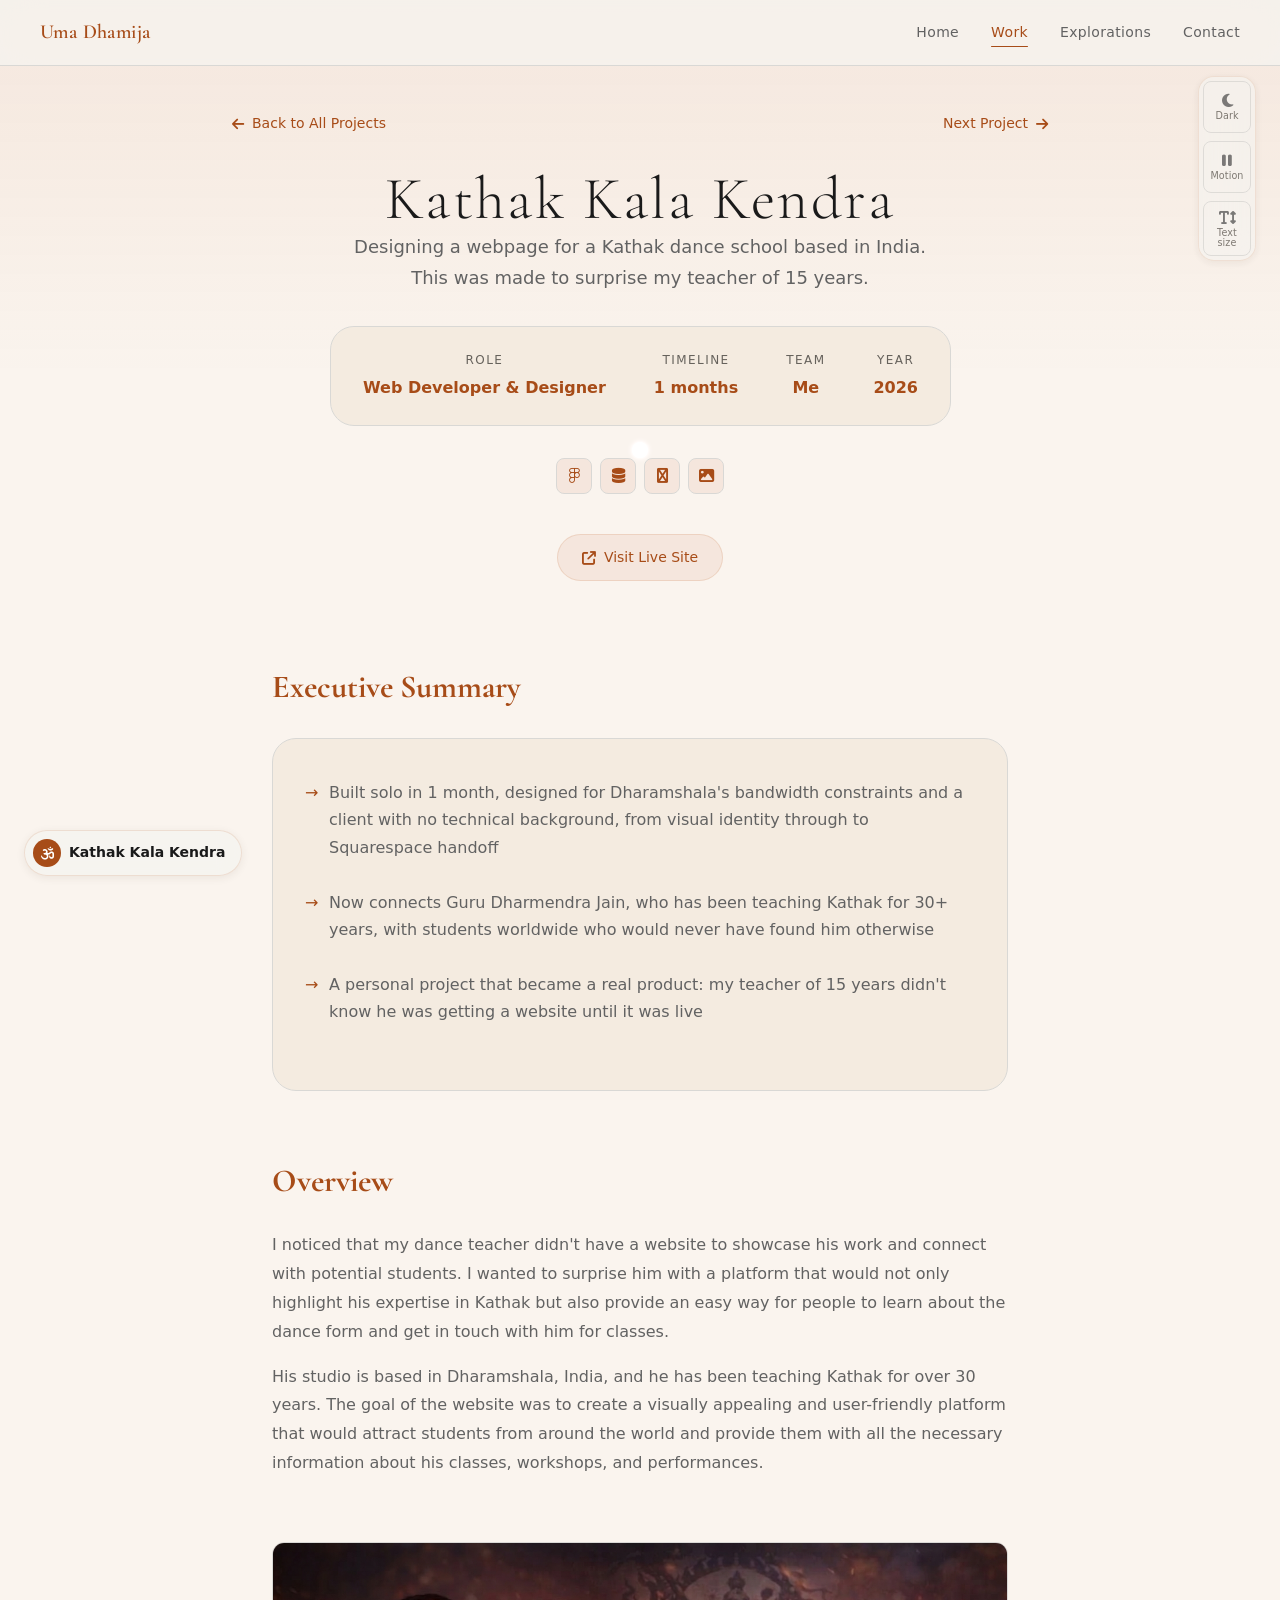
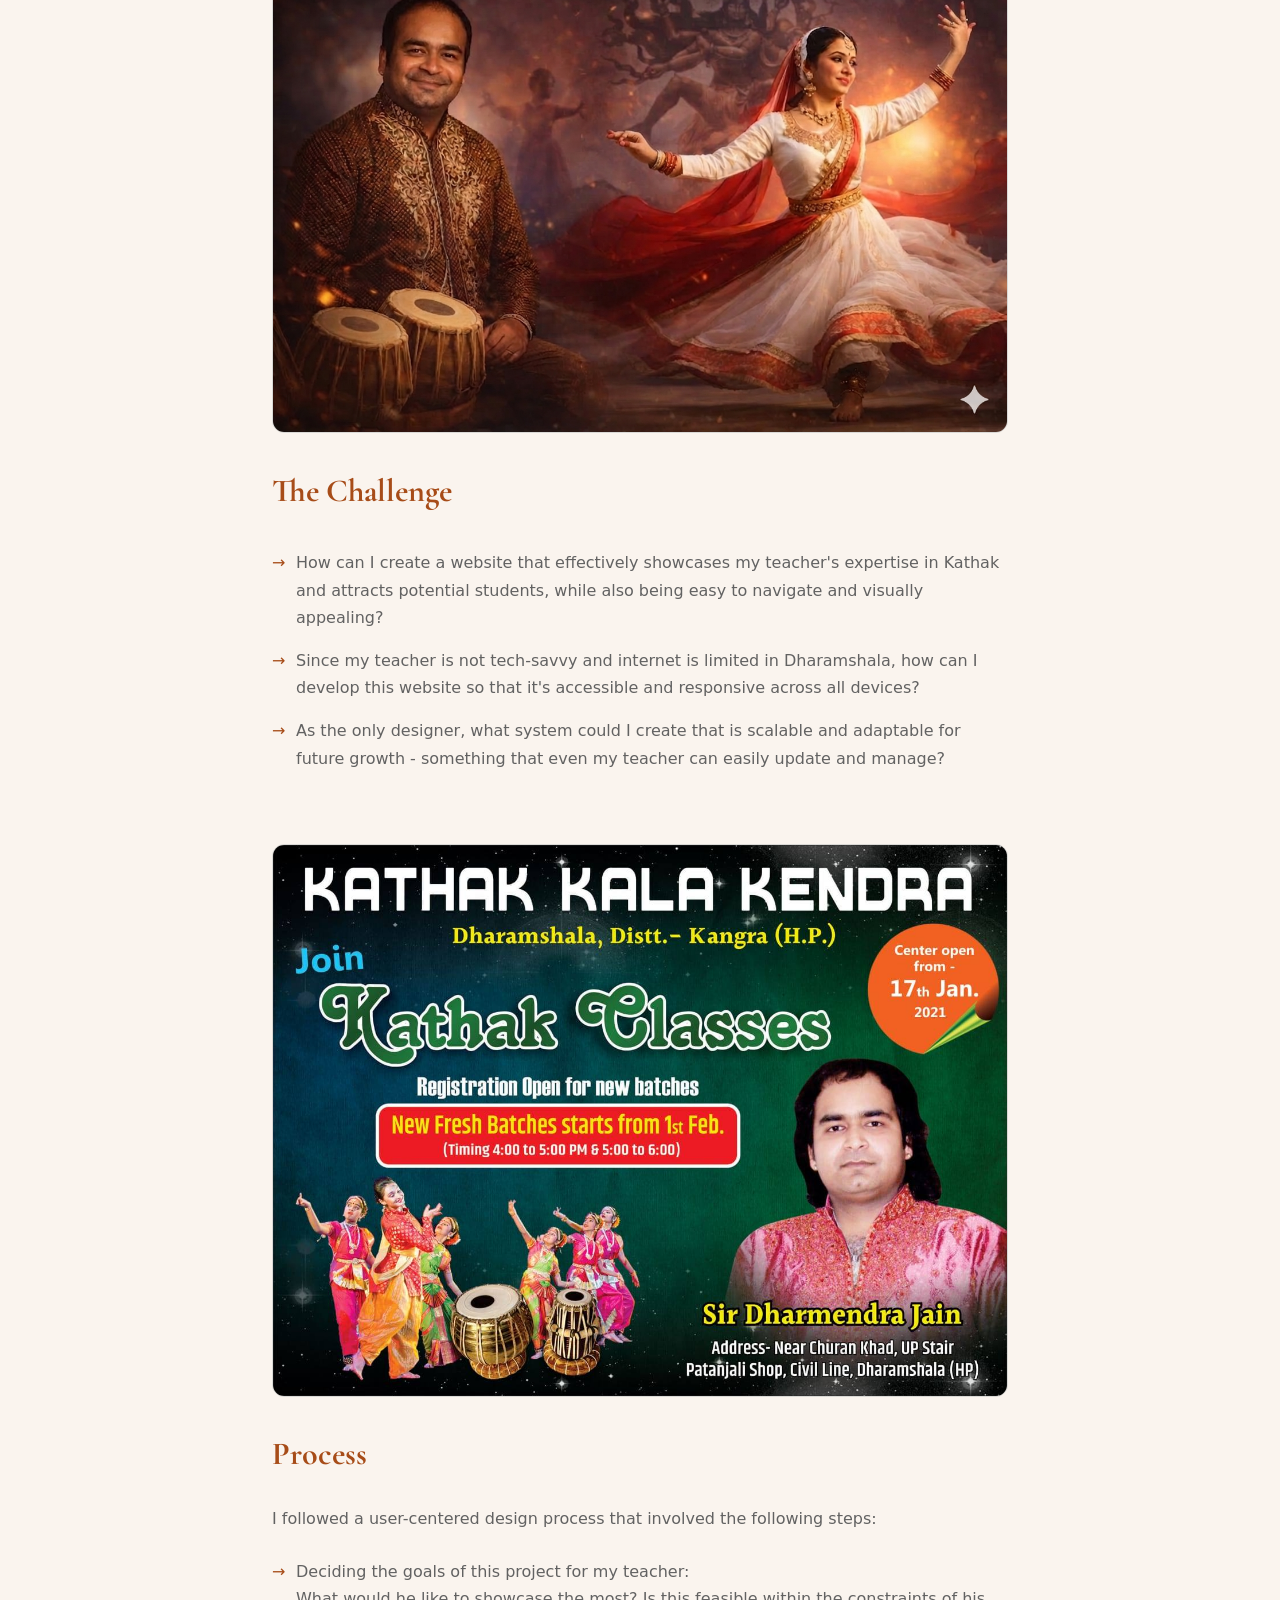
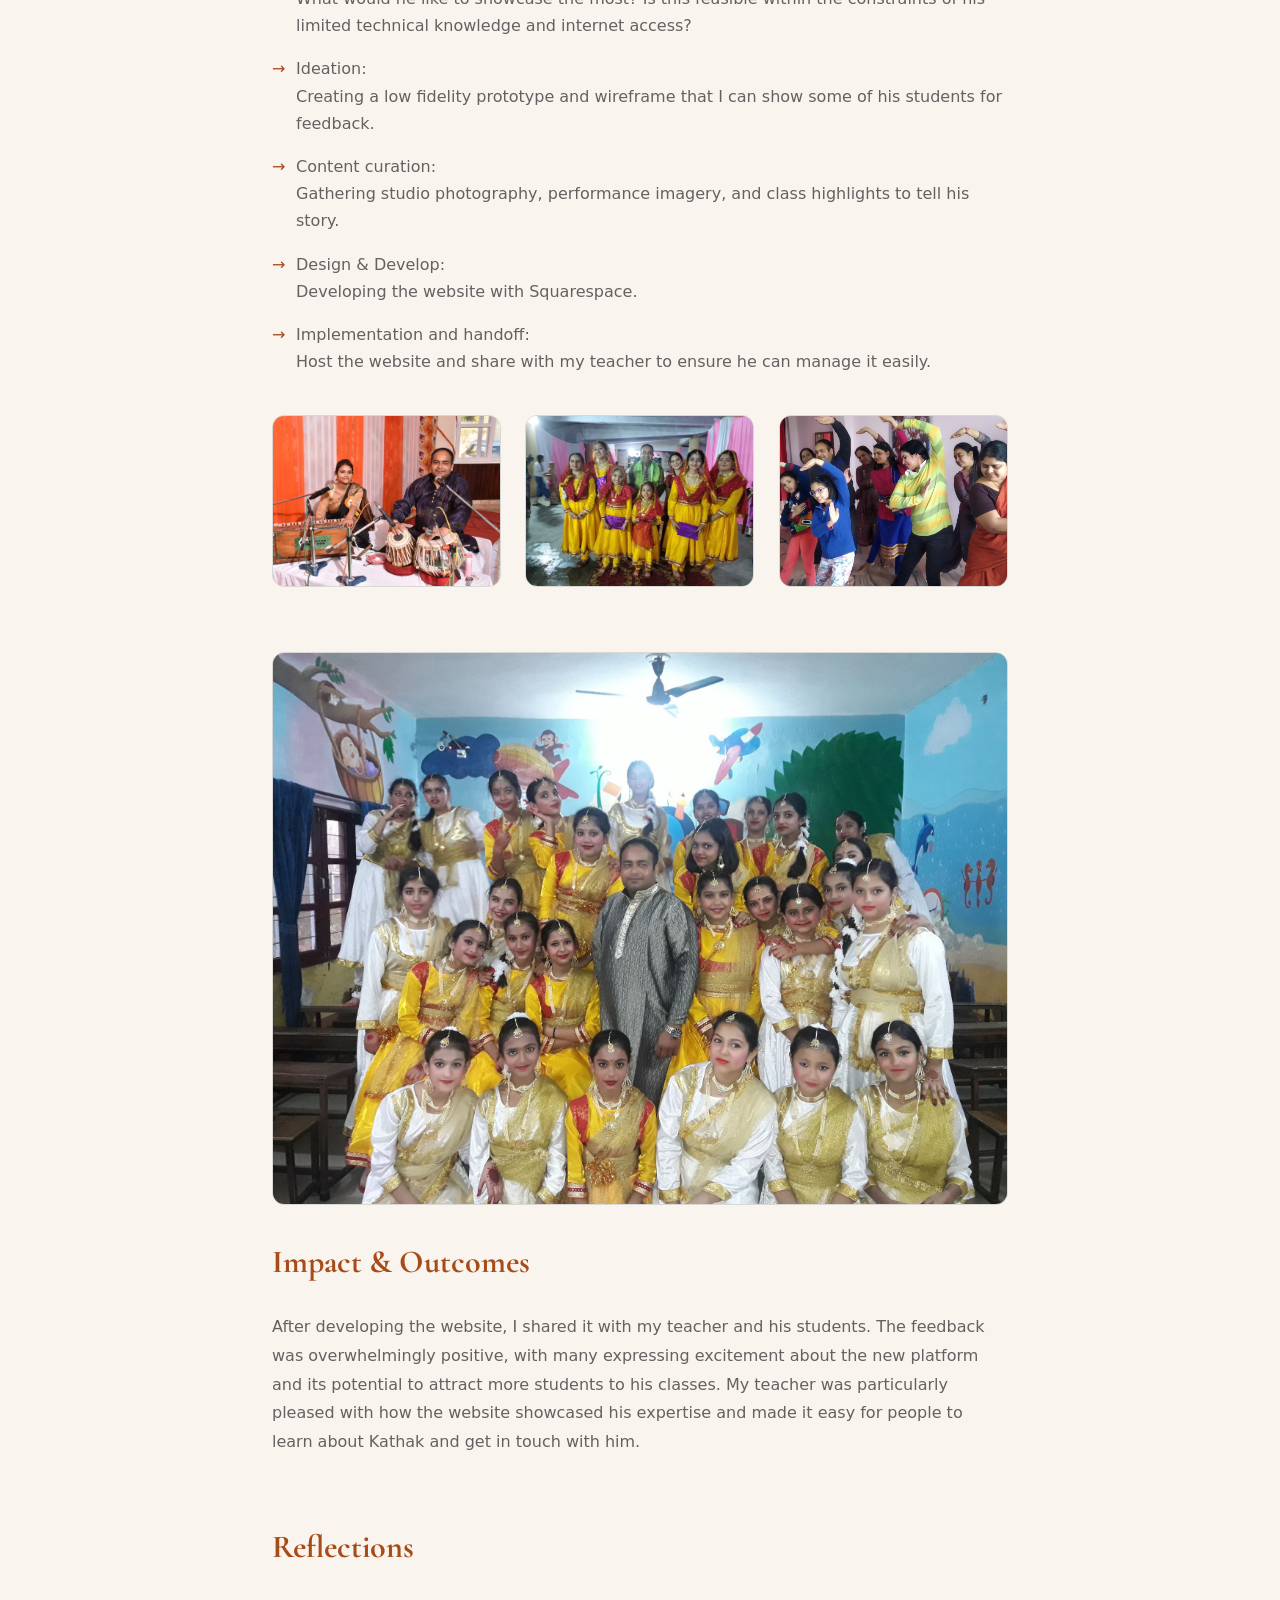
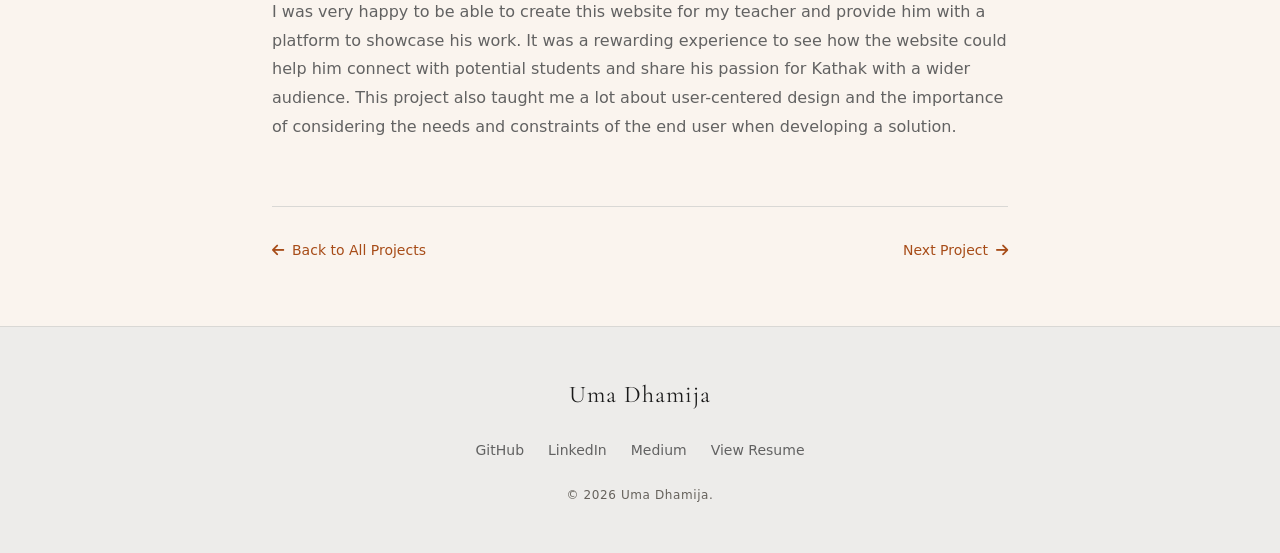
==== commit f54461a1: "Smooth page transitions, fix Kathak page, and optimize images Cross-document view transitions: - Sha" ====
--- a/kathak/index.html
+++ b/kathak/index.html
@@ -229,7 +229,7 @@
         </section>
 
         <!-- Hero Image -->
-        <img src="photo.png" alt="Kathak Kala Kendra homepage preview" class="project-image tilt-card" loading="lazy" decoding="async" width="1264" height="842">
+        <img src="../images/kathakmainphoto.png" alt="Kathak Kala Kendra homepage preview" class="project-image tilt-card" loading="eager" decoding="async" width="1264" height="842">
 
         <!-- Challenge -->
         <section class="project-section">
@@ -241,7 +241,7 @@
             </ul>
         </section>
 
-        <img src="kathak-kala-kendra/images/poster.jpg" alt="Visual direction poster for Kathak Kala Kendra" class="project-image tilt-card" loading="lazy" decoding="async" width="1280" height="960">
+        <img src="kathak-kala-kendra/images/poster.jpg" alt="Visual direction poster for Kathak Kala Kendra" class="project-image tilt-card" loading="eager" decoding="async" width="1280" height="960">
 
         <!-- Process -->
         <section class="project-section" style="content: none">
@@ -258,14 +258,14 @@
             </ul>
 
             <div class="process-grid" aria-label="Process imagery">
-                <img src="kathak-kala-kendra/images/guruji2.jpg" alt="Portrait of Guru Dharmendra Jain for the about section" class="tilt-card" loading="lazy" decoding="async" width="1280" height="853">
-                <img src="kathak-kala-kendra/images/kathak2.jpg" alt="Kathak class rehearsal photography used for class highlights" class="tilt-card" loading="lazy" decoding="async" width="1156" height="867">
-                <img src="kathak-kala-kendra/images/studio.jpg" alt="The Kathak Kala Kendra studio interior" class="tilt-card" loading="lazy" decoding="async" width="1280" height="640">
+                <img src="kathak-kala-kendra/images/guruji2.jpg" alt="Portrait of Guru Dharmendra Jain for the about section" class="tilt-card" loading="eager" decoding="async" width="1280" height="853">
+                <img src="kathak-kala-kendra/images/kathak2.jpg" alt="Kathak class rehearsal photography used for class highlights" class="tilt-card" loading="eager" decoding="async" width="1156" height="867">
+                <img src="kathak-kala-kendra/images/studio.jpg" alt="The Kathak Kala Kendra studio interior" class="tilt-card" loading="eager" decoding="async" width="1280" height="640">
             </div>
         </section>
 
         <!-- Solution Image -->
-        <img src="kathak-kala-kendra/images/performance.jpg" alt="Performance imagery featured on the live site" class="project-image tilt-card" loading="lazy" decoding="async" width="2048" height="1536">
+        <img src="kathak-kala-kendra/images/performance.jpg" alt="Performance imagery featured on the live site" class="project-image tilt-card" loading="eager" decoding="async" width="2048" height="1536">
 
         <!-- Impact -->
         <section class="project-section">
--- a/styles.css
+++ b/styles.css
@@ -26,6 +26,102 @@
 
 
 /* ============================================
+   0. CROSS-DOCUMENT VIEW TRANSITIONS
+   Every page links this stylesheet, so this one opt-in gives every
+   internal navigation (home → project page, project page → home,
+   nav links) a smooth crossfade instead of a hard reload — the site
+   feels like one continuous app rather than six static HTML files.
+   Pure progressive enhancement: unsupported browsers (Firefox,
+   older Safari) just navigate normally, nothing to fall back to.
+   Gated on prefers-reduced-motion so those users get instant nav.
+   ============================================ */
+
+@media not (prefers-reduced-motion: reduce) {
+  @view-transition {
+    navigation: auto;
+  }
+
+  /* Shared-element pairing: give the homepage thumbnail and the small
+     logo badge next to the matching project page's title the same
+     view-transition-name, so instead of a plain crossfade, the
+     thumbnail visibly shrinks and blends into that logo across the
+     navigation (and grows back out again, in reverse).
+
+     Only OpenMined, UPMC, and MeditationWise have a .project-title-logo
+     next to their <h1> (see each project's project-title-row markup).
+     GlowUp Eye Care, Electric Scooters for Kids, and Kathak Kala Kendra
+     don't, so those three just get the default whole-page crossfade
+     above — nothing suitably small to blend into. */
+
+  [data-project="openmined"] .project-thumb img,
+  body[data-project="openmined"] .project-title-logo {
+    view-transition-name: hero-openmined;
+  }
+
+  [data-project="upmc"] .project-thumb img,
+  body[data-project="upmc"] .project-title-logo {
+    view-transition-name: hero-upmc;
+  }
+
+  [data-project="meditationwise"] .project-thumb img,
+  body[data-project="meditationwise"] .project-title-logo {
+    view-transition-name: hero-meditationwise;
+  }
+}
+
+/* Browsers default the old/new snapshot pair to mix-blend-mode:
+   plus-lighter, which additively brightens overlapping pixels — fine
+   when old/new are near-identical, but it's exactly what makes a
+   crossfade between two different images look washed-out/"patchy"
+   mid-transition. Normal blending gives a clean dissolve instead. */
+::view-transition-old(*),
+::view-transition-new(*) {
+  mix-blend-mode: normal;
+}
+
+::view-transition-old(root),
+::view-transition-new(root) {
+  animation-duration: 0.35s;
+  animation-timing-function: var(--ease-smooth);
+}
+
+/* The 3 shared-element crossings run a touch slower than the plain root
+   crossfade above — there's more visual distance for the image to
+   travel/resize across, so it reads as a blend rather than a snap. */
+@media not (prefers-reduced-motion: reduce) {
+  ::view-transition-group(hero-openmined),
+  ::view-transition-group(hero-upmc),
+  ::view-transition-group(hero-meditationwise) {
+    animation-duration: 0.5s;
+  }
+
+  /* When old/new differ enough that a crossfade would look muddy
+     (different logo crops/files), a straight cut reads cleaner than
+     a blend — the resize/reposition still carries the "expand" feel
+     on its own. */
+  ::view-transition-image-pair(hero-openmined),
+  ::view-transition-image-pair(hero-upmc),
+  ::view-transition-image-pair(hero-meditationwise) {
+    isolation: isolate;
+  }
+
+  ::view-transition-old(hero-openmined),
+  ::view-transition-old(hero-upmc),
+  ::view-transition-old(hero-meditationwise) {
+    animation: none;
+    opacity: 0;
+  }
+
+  ::view-transition-new(hero-openmined),
+  ::view-transition-new(hero-upmc),
+  ::view-transition-new(hero-meditationwise) {
+    animation: none;
+    opacity: 1;
+  }
+}
+
+
+/* ============================================
    1. DESIGN TOKENS
    Using semantic names (intent, not value).
    All spacing on 8pt grid.
@@ -752,6 +848,28 @@
   border: 1px solid var(--glass-border);
   border-radius: var(--r-2xl);
   box-shadow: var(--shadow-glass);
+}
+
+/* Settle-in transition: re-declares .tilt-card's transition list
+   (specificity tie, source order would otherwise let .tilt-card win
+   and silently drop transform/filter/opacity) plus adds them. Scale
+   rides in via --intro-scale, merged into .tilt-card's own transform
+   stack below, so it never fights the mouse-tilt rotate/lift. */
+.hero-content.tilt-card {
+  transition: transform 1.1s cubic-bezier(.16,.8,.24,1),
+              filter 1.1s ease,
+              opacity 0.9s ease,
+              box-shadow var(--t-base),
+              border-color var(--t-base);
+}
+
+/* One-time settle-in the first time the hero scrolls into view
+   (script.js toggles body.intro-active via setupHeroObserver()) —
+   the card resolves out of a soft blur/scale. */
+body.intro-active .hero-content {
+  --intro-scale: 1.05;
+  filter: blur(11px);
+  opacity: 0.7;
 }
 
 .hero-content.tilt-card {
@@ -1251,9 +1369,10 @@
   --lift: 0px;
   --tilt-lift: -6px;
   --reveal-y: 0px;
+  --intro-scale: 1; /* only ever changed on .hero-content, see settle-in above */
   position: relative;
   isolation: isolate;
-  transform: perspective(1100px) translateY(calc(var(--lift) + var(--reveal-y))) rotateX(var(--tilt-x)) rotateY(var(--tilt-y));
+  transform: perspective(1100px) translateY(calc(var(--lift) + var(--reveal-y))) rotateX(var(--tilt-x)) rotateY(var(--tilt-y)) scale(var(--intro-scale));
   transform-style: preserve-3d;
   transition: box-shadow var(--t-base),
               border-color var(--t-base);
@@ -2198,43 +2317,39 @@
   text-align: center;
 }
 
-.success-meme {
-  border-radius: var(--r-lg);
-  overflow: hidden;
-  border: 1px solid var(--border-subtle);
-  background: linear-gradient(160deg, var(--bg-card), var(--bg-secondary));
-  margin: var(--sp-4) 0 var(--sp-6);
-}
-
-.success-meme-top,
-.success-meme-bottom {
-  margin: 0;
-  padding: var(--sp-3) var(--sp-4);
-  font-size: var(--text-sm);
-  font-weight: 700;
-  letter-spacing: 0.08em;
-  text-transform: uppercase;
-  color: var(--text-primary);
-  background: rgba(0, 0, 0, 0.25);
-}
-
-[data-theme="light"] .success-meme-top,
-[data-theme="light"] .success-meme-bottom {
-  background: rgba(80, 70, 229, 0.1);
-}
-
-.success-meme img {
-  width: 100%;
-  max-height: min(44vh, 380px);
-  object-fit: cover;
-}
-
-.success-meme-caption {
+@keyframes success-icon-pop {
+  0%   { transform: scale(0.6); opacity: 0; }
+  60%  { transform: scale(1.08); opacity: 1; }
+  100% { transform: scale(1); opacity: 1; }
+}
+
+.success-icon {
+  width: 64px;
+  height: 64px;
+  margin: var(--sp-4) auto var(--sp-5);
+  border-radius: 50%;
+  display: flex;
+  align-items: center;
+  justify-content: center;
+  background: var(--accent-subtle);
+  box-shadow: 0 0 0 8px var(--accent-subtle);
+  color: var(--accent-primary);
+  font-size: 1.4rem;
+  animation: success-icon-pop 0.5s var(--ease-out) both;
+}
+
+@media (prefers-reduced-motion: reduce) {
+  .success-icon {
+    animation: none;
+  }
+}
+
+.success-caption {
   color: var(--text-secondary);
   margin-bottom: var(--sp-6);
 }
 
-.success-meme-cta {
+.success-cta {
   margin: 0 auto;
 }
 
@@ -3981,7 +4096,7 @@
 }
 
 .research-flip-card {
-  height: 270px;
+  height: 300px;
   perspective: 1000px;
   cursor: pointer;
   outline: none;
@@ -4021,6 +4136,7 @@
 .flip-card-back {
   position: absolute;
   inset: 0;
+  overflow: hidden;
   backface-visibility: hidden;
   -webkit-backface-visibility: hidden;
   border-radius: var(--r-lg);
@@ -4104,7 +4220,7 @@
   outline-offset: 3px;
 }
 
-/* Filled variant — used on the flip-card front so the CTA is visible without flipping */
+/* Filled variant — used on the flip-card front so the CTA is visible without flipping. */
 .view-results-btn--primary {
   background: var(--accent-primary);
   color: var(--text-on-accent);
@@ -4283,10 +4399,6 @@
     gap: var(--sp-3);
   }
 
-  .research-flip-card {
-    height: 260px;
-  }
-
   .om-callout {
     padding: var(--sp-6) var(--sp-4);
   }
@@ -4677,37 +4789,6 @@
 /* ============================================
    27b. KINDRED (OpenMined case study — summer results)
    ============================================ */
-
-/* Stat grid — replaces the old flat overview.png stat image with
-   editable markup, styled after the existing .meta-value/.meta-label
-   pattern already used in the project hero. */
-.stat-grid {
-  display: grid;
-  grid-template-columns: repeat(auto-fit, minmax(120px, 1fr));
-  gap: var(--sp-6);
-  padding: var(--sp-8);
-}
-
-.stat-item { text-align: center; }
-
-.stat-number {
-  display: block;
-  font-family: var(--font-display);
-  font-size: clamp(1.75rem, 4vw, 2.5rem);
-  font-weight: 600;
-  color: var(--accent-primary);
-  line-height: 1.1;
-}
-
-.stat-label {
-  display: block;
-  margin-top: var(--sp-2);
-  font-size: var(--text-xs);
-  letter-spacing: 0.06em;
-  text-transform: uppercase;
-  color: var(--text-muted);
-  line-height: 1.4;
-}
 
 /* Hero banner — full-width case-study banner/thumbnail, wider than the
    740px body column. .kindred-hero-banner is OpenMined's original name for
@@ -4869,8 +4950,25 @@
   --bg-elevated:  #2E2114;
 }
 
+/* Full-bleed wash — .project-page-hero itself is a centered 880px
+   column (see base rule above), so painting the gradient directly on
+   it left a hard-edged rectangle instead of a soft page-wide tint.
+   This pseudo-element breaks out to full viewport width instead. */
 body[data-project="kathak"] .project-page-hero {
+  position: relative;
+}
+
+body[data-project="kathak"] .project-page-hero::before {
+  content: '';
+  position: absolute;
+  top: 0;
+  left: 50%;
+  width: 100vw;
+  height: 100%;
+  transform: translateX(-50%);
   background-image: linear-gradient(180deg, var(--accent-subtle) 0%, transparent 60%);
+  pointer-events: none;
+  z-index: -1;
 }
 
 /* --- UPMC / Designing w/CARE: warm amber-orange, softer corners
